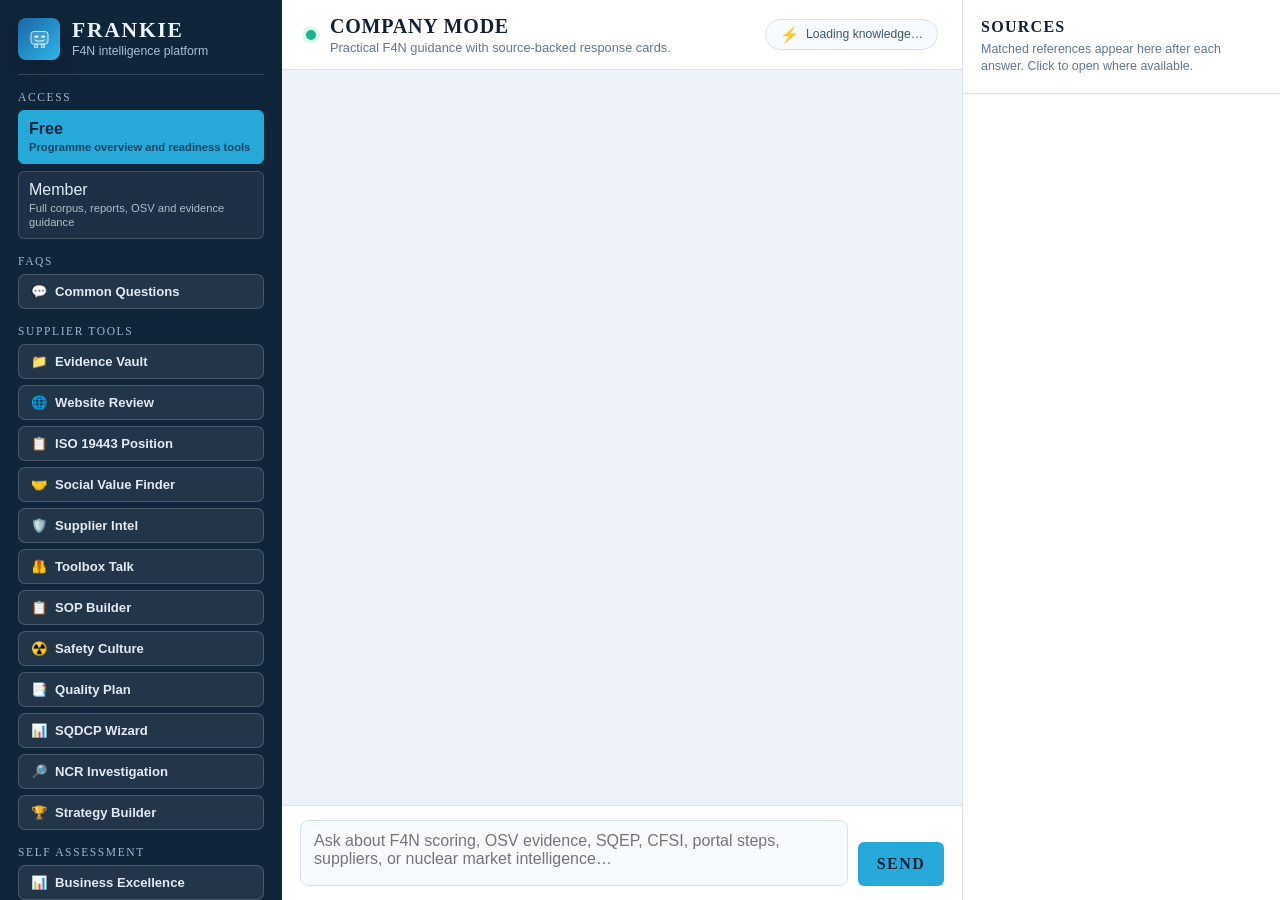
==== index.html @ dc7e1f96 "Initial commit: SCC hub with embedded TimeSink/ControlCentre" ====
<!DOCTYPE html>
<html lang="en">
<head>
<meta charset="UTF-8">
<meta name="viewport" content="width=device-width, initial-scale=1.0">
<meta http-equiv="Content-Security-Policy" content="default-src 'self'; script-src 'self' 'unsafe-inline'; style-src 'self' https://fonts.googleapis.com; font-src https://fonts.gstatic.com; connect-src 'self' https://ch.rene-dorset.workers.dev https://api.postcodes.io https://charitybase.uk https://api.opencorporates.com https://qkyvmtouwrzrcyagkheo.supabase.co; img-src 'self' data:; object-src 'none'; base-uri 'self';">
<title>Frankie - F4N Intelligence Platform</title>
<link rel="icon" href="data:image/svg+xml,<svg xmlns='http://www.w3.org/2000/svg' viewBox='0 0 32 32'><text y='28' font-size='28'>⚛️</text></svg>">
<link rel="preconnect" href="https://fonts.googleapis.com">
<link rel="preconnect" href="https://fonts.gstatic.com" crossorigin>
<link href="https://fonts.googleapis.com/css2?family=Barlow+Condensed:wght@600;700;800&family=Barlow:wght@400;500;600;700&display=swap" rel="stylesheet">
<link rel="stylesheet" href="css/styles.css">
<link rel="stylesheet" href="css/social-value.css">
<link rel="stylesheet" href="css/due-diligence.css">
<link rel="stylesheet" href="css/evidence-vault.css">
<link rel="stylesheet" href="css/toolbox-talk.css">
<link rel="stylesheet" href="css/sop-builder.css">
<link rel="stylesheet" href="css/safety-culture.css">
<link rel="stylesheet" href="css/cqp.css">
<link rel="stylesheet" href="css/sqdcp.css">
<link rel="stylesheet" href="css/ncr.css">
<link rel="stylesheet" href="css/strategy.css">
<link rel="stylesheet" href="css/faq.css">
</head>
<body>
<div class="app">

  <!-- ── LEFT SIDEBAR ─────────────────────────────────────────────────────── -->
  <aside class="sidebar">
    <div class="brand">
      <div class="botmark"><svg viewBox="0 0 44 44" fill="none" xmlns="http://www.w3.org/2000/svg"><rect x="7" y="8" width="30" height="22" rx="5" fill="rgba(255,255,255,.14)" stroke="white" stroke-width="1.4"/><rect x="13" y="15" width="7" height="4" rx="1.4" fill="white"/><rect x="25" y="15" width="7" height="4" rx="1.4" fill="rgba(255,255,255,.76)"/><path d="M14 23c5 3 11 3 16 0" stroke="white" stroke-width="1.7" stroke-linecap="round"/><path d="M13 31h6v5h-6zM25 31h6v5h-6z" fill="rgba(255,255,255,.28)" stroke="white" stroke-width="1"/></svg></div>
      <div><h1>Frankie</h1><p>F4N intelligence platform</p></div>
    </div>

    <!-- Access tier -->
    <div style="display:none">
      <div class="label">Access</div>
      <div class="tier-grid">
        <button class="tier-btn active" data-tier="free">Free <span>Programme overview and readiness tools</span></button>
        <button class="tier-btn" data-tier="member">Member <span>Full corpus, reports, OSV and evidence guidance</span></button>
      </div>
    </div>

    <!-- Mode toggle removed — SCC portal handles mode context -->

    <!-- FAQ launcher -->
    <div>
      <div class="label">FAQs</div>
      <button class="assess-launch-btn" onclick="window.FAQDrawer && window.FAQDrawer.open()" type="button" style="width:100%;justify-content:center;gap:8px">
        <span>💬</span><span>Common Questions</span>
      </button>
    </div>

    <!-- Supplier Tools -->
    <div id="section-supplierTools">
      <div class="label">Supplier Tools</div>
      <div class="assess-launch-grid">
        <button class="assess-launch-btn" data-tool="evidenceVault" onclick="window.EvidenceVault && window.EvidenceVault.open()" type="button">
          <span>📁</span><span>Evidence Vault</span>
        </button>
        <button class="assess-launch-btn" data-tool="websiteReview" onclick="window.WebsiteReview && window.WebsiteReview.open()" type="button">
          <span>🌐</span><span>Website Review</span>
        </button>
        <button class="assess-launch-btn" data-tool="iso19443" onclick="window.Iso19443Drawer && window.Iso19443Drawer.open()" type="button">
          <span>📋</span><span>ISO 19443 Position</span>
        </button>
        <button class="assess-launch-btn" data-tool="socialValue" onclick="window.SocialValueDrawer && window.SocialValueDrawer.open()" type="button">
          <span>🤝</span><span>Social Value Finder</span>
        </button>
        <button class="assess-launch-btn" data-tool="supplierIntel" onclick="window.DueDiligenceDrawer && window.DueDiligenceDrawer.open()" type="button">
          <span>🛡️</span><span>Supplier Intel</span>
        </button>
        <button class="assess-launch-btn" data-tool="toolboxTalk" onclick="window.ToolboxTalkDrawer && window.ToolboxTalkDrawer.open()" type="button">
          <span>🦺</span><span>Toolbox Talk</span>
        </button>
        <button class="assess-launch-btn" data-tool="sopBuilder" onclick="window.SopBuilderDrawer && window.SopBuilderDrawer.open()" type="button">
          <span>📋</span><span>SOP Builder</span>
        </button>
        <button class="assess-launch-btn" data-tool="safetyCulture" onclick="window.SafetyCultureDrawer && window.SafetyCultureDrawer.open()" type="button">
          <span>☢️</span><span>Safety Culture</span>
        </button>
        <button class="assess-launch-btn" data-tool="qualityPlan" onclick="window.CqpDrawer && window.CqpDrawer.open()" type="button">
          <span>📑</span><span>Quality Plan</span>
        </button>
        <button class="assess-launch-btn" data-tool="sqdcp" onclick="window.SqdcpDrawer && window.SqdcpDrawer.open()" type="button">
          <span>📊</span><span>SQDCP Wizard</span>
        </button>
        <button class="assess-launch-btn" data-tool="ncr" onclick="window.NcrDrawer && window.NcrDrawer.open()" type="button">
          <span>🔎</span><span>NCR Investigation</span>
        </button>
        <button class="assess-launch-btn" data-tool="strategy" onclick="window.StrategyDrawer && window.StrategyDrawer.open()" type="button">
          <span>🏆</span><span>Strategy Builder</span>
        </button>
      </div>
    </div>

    <!-- Self Assessment -->
    <div id="section-selfAssess">
      <div class="label">Self Assessment</div>
      <div class="assess-launch-grid">
        <button class="assess-launch-btn" data-tool="assessBE" onclick="window.AssessmentDrawer && window.AssessmentDrawer.open('be')" type="button">
          <span>📊</span><span>Business Excellence</span>
        </button>
        <button class="assess-launch-btn" data-tool="assessF4N" onclick="window.AssessmentDrawer && window.AssessmentDrawer.open('f4n')" type="button">
          <span>⚛️</span><span>Fit for Nuclear</span>
        </button>
      </div>
    </div>

    <!-- Previous questions accordion -->
    <div class="history-section">
      <button class="history-toggle" id="historyToggle" type="button" aria-expanded="false">
        <span class="label label--flush">Previous questions</span>
        <span class="history-chevron">▾</span>
      </button>
      <div class="history-panel" id="recentPanel" hidden></div>
    </div>


    <!-- Authorization notice — populated from localStorage after members login -->
    <div id="auth-notice" style="display:none;margin:0 0 10px;padding:10px 12px;background:rgba(255,255,255,.08);border:1px solid rgba(255,255,255,.15);border-radius:8px;font-size:.72rem;line-height:1.45">
      <div style="display:flex;align-items:center;gap:6px;margin-bottom:4px">
        <span style="color:#4ade80;font-size:.8rem">&#10003;</span>
        <span style="font-weight:700;letter-spacing:.04em;color:rgba(255,255,255,.9);text-transform:uppercase;font-size:.65rem">Authorized Account</span>
      </div>
      <div id="auth-company-name" style="font-weight:700;color:#fff;font-size:.82rem;margin-bottom:3px"></div>
      <div style="color:rgba(255,255,255,.55);font-size:.68rem">Only this account can upload evidence and undertake assessments.</div>
    </div>

    <div class="foot">
      Frankie answers from NucCol and F4N documentation first. Verify key decisions with your SCC.<br>
      <button class="clear-btn" id="clearHistory" type="button">Clear chat</button>
      <button class="clear-btn" id="clearAllHistory" type="button">Clear history</button>
    </div>
  </aside>

  <!-- ── MAIN CHAT ──────────────────────────────────────────────────────────── -->
  <main class="main">
    <header class="topbar">
      <span class="dot"></span>
      <div>
        <h2 id="modeTitle">Company Mode</h2>
        <p id="modeSub">Practical F4N guidance with source-backed response cards.</p>
      </div>
      <!-- Status button lives here, replaces the old source-pill -->
      <button class="status-btn" id="statusToggleBtn" type="button" title="Frankie system status">
        <span id="statusBtnDot">⚡</span>
        <span id="statusBtnLabel">Checking…</span>
      </button>
    </header>

    <!-- Status dropdown panel — appears below topbar -->
    <div class="status-dropdown" id="statusDropdown" hidden>
      <div id="brainStatusOutput"></div>
    </div>

    <section class="messages" id="messages"></section>
    <form class="composer" id="composer">
      <div class="input-wrap">
        <textarea id="input" placeholder="Ask about F4N scoring, OSV evidence, SQEP, CFSI, portal steps, suppliers, or nuclear market intelligence…"></textarea>
      </div>
      <button class="send" id="send" type="submit">Send</button>
    </form>
  </main>

  <!-- ── RIGHT RAIL ────────────────────────────────────────────────────────── -->
  <aside class="rail">
    <div class="rail-head">
      <h3>Sources</h3>
      <p>Matched references appear here after each answer. Click to open where available.</p>
    </div>
    <div class="rail-body" id="rail"></div>

    <div class="rail-head rail-head--suggest rail-head--hidden" id="suggestHead">
      <h3>Suggested questions</h3>
    </div>
    <div class="suggest-panel" id="suggestPanel"></div>
  </aside>

</div>

<script type="module" src="js/app.js"></script>
<script src="js/token-monitor.js"></script>
<script src="js/braincheck-ui.js"></script>
<script src="js/handbook-drawer.js"></script>
<script src="js/plant-drawer.js"></script>
<script src="js/assessment-drawer.js"></script>
<script src="js/website-review.js"></script>
<script src="js/iso19443-drawer.js"></script>
<script src="js/social-value-drawer.js"></script>
<script src="js/due-diligence-drawer.js"></script>
<script src="js/evidence-vault-drawer.js"></script>
<script src="js/toolbox-talk-drawer.js"></script>
<script src="js/sop-builder-drawer.js"></script>
<script src="js/safety-culture-drawer.js"></script>
<script src="js/cqp-drawer.js"></script>
<script src="js/sqdcp-drawer.js"></script>
<script src="js/ncr-drawer.js"></script>
<script src="js/strategy-drawer.js"></script>
<script>
// Authorization notice — check if this user is the linked account in nr_companies
(async function showAuthNotice() {
  const userId  = localStorage.getItem('frankieUserId');
  const token   = localStorage.getItem('frankieUserToken');
  const company = localStorage.getItem('frankieCompanyName');
  const notice  = document.getElementById('auth-notice');
  const nameEl  = document.getElementById('auth-company-name');
  if (!notice || !nameEl) return;
  if (!userId || !token) return; // not logged in via members portal

  const SUPA_URL  = 'https://qkyvmtouwrzrcyagkheo.supabase.co';
  const SUPA_ANON = 'eyJhbGciOiJIUzI1NiIsInR5cCI6IkpXVCJ9.eyJpc3MiOiJzdXBhYmFzZSIsInJlZiI6InFreXZtdG91d3J6cmN5YWdraGVvIiwicm9sZSI6ImFub24iLCJpYXQiOjE3NzUzODQzNjMsImV4cCI6MjA5MDk2MDM2M30.gKEgkVA-VjOnS_084W79kpzOdZhFQkhFp63MAe_FTd4';

  // Check if this UUID is the linked member for any company
  let linked = null;
  try {
    const r = await fetch(
      `${SUPA_URL}/rest/v1/nr_companies?member_user_id=eq.${userId}&select=name,status&limit=1`,
      { headers: { 'Authorization': `Bearer ${token}`, 'apikey': SUPA_ANON } }
    );
    if (r.ok) {
      const rows = await r.json();
      if (rows.length) linked = rows[0].name;
    }
  } catch(e) { /* offline or CORS — fall back to localStorage */ }

  notice.style.display = 'block';

  if (linked) {
    // This user IS the linked account
    nameEl.textContent = linked;
    notice.innerHTML = `
      <div style="display:flex;align-items:center;gap:6px;margin-bottom:4px">
        <span style="color:#4ade80;font-size:.8rem">&#10003;</span>
        <span style="font-weight:700;letter-spacing:.04em;color:rgba(255,255,255,.9);text-transform:uppercase;font-size:.65rem">Authorized Account</span>
      </div>
      <div style="font-weight:700;color:#fff;font-size:.82rem;margin-bottom:3px">${linked}</div>
      <div style="color:rgba(255,255,255,.55);font-size:.68rem">Only this account can upload evidence and undertake assessments.</div>`;
  } else {
    // Logged in but not the linked account
    const co = company || 'your company';
    notice.style.background = 'rgba(251,191,36,.1)';
    notice.style.borderColor = 'rgba(251,191,36,.3)';
    notice.innerHTML = `
      <div style="display:flex;align-items:center;gap:6px;margin-bottom:4px">
        <span style="color:#fbbf24;font-size:.8rem">&#9888;</span>
        <span style="font-weight:700;letter-spacing:.04em;color:rgba(255,255,255,.9);text-transform:uppercase;font-size:.65rem">Not the primary account</span>
      </div>
      <div style="font-weight:700;color:#fff;font-size:.82rem;margin-bottom:3px">${co}</div>
      <div style="color:rgba(255,255,255,.6);font-size:.68rem">Evidence uploads are locked to the linked account. Contact your SCC to update.</div>`;
  }
})();

// Tool visibility — controlled from SCC Settings
(function applyToolFlags() {
  // Per-tool button visibility
  document.querySelectorAll('[data-tool]').forEach(btn => {
    const key = 'frankieTool_' + btn.dataset.tool;
    if (localStorage.getItem(key) === 'false') btn.style.display = 'none';
  });
  // Hide whole sections if all buttons inside are hidden
  ['section-supplierTools', 'section-selfAssess'].forEach(id => {
    const section = document.getElementById(id);
    if (!section) return;
    const visible = section.querySelectorAll('[data-tool]:not([style*="display: none"])');
    if (!visible.length) section.style.display = 'none';
  });

})();
</script>
<script src="js/faq-drawer.js"></script>
</body>
</html>
---- css/styles.css ----
*{box-sizing:border-box}html,body{height:100%}body{margin:0;font-family:Barlow,Arial,sans-serif;background:#edf3f8;color:#142132;overflow:hidden}button,input,textarea{font:inherit}button{cursor:pointer}:root{--ink:#142132;--muted:#65758a;--line:#d8e2ec;--panel:#fff;--wash:#f7fbff;--brand:#10243a;--accent:#26a9d8;--ok:#087f5b;--warn:#9a5a00;--purple:#5e45b5}
.app{height:100vh;display:grid;grid-template-columns:282px minmax(430px,1fr) 318px}.sidebar{background:#10243a;color:#edf6ff;padding:18px;display:flex;flex-direction:column;gap:16px;min-width:0;overflow-y:auto;height:100vh}.brand{display:flex;gap:12px;align-items:center;padding-bottom:14px;border-bottom:1px solid rgba(255,255,255,.16)}.botmark{width:42px;height:42px;border-radius:8px;background:linear-gradient(135deg,#1d64a7,#2bb9e7);display:grid;place-items:center;box-shadow:0 12px 28px rgba(0,0,0,.18)}.botmark svg{width:25px;height:25px}.brand h1{font-family:'Barlow Condensed';font-size:1.35rem;letter-spacing:.08em;text-transform:uppercase;margin:0;line-height:1}.brand p{margin:3px 0 0;color:#a9c0d6;font-size:.77rem}.label{font-family:'Barlow Condensed';font-size:.72rem;letter-spacing:.14em;text-transform:uppercase;color:#9eb7cf;margin-bottom:7px}.mode-grid,.tier-grid{display:grid;gap:7px}.mode-btn,.tier-btn,.quick-btn{border:1px solid rgba(255,255,255,.16);background:rgba(255,255,255,.06);color:#dcecf9;border-radius:6px;text-align:left;padding:9px 10px;transition:.15s}.mode-btn:hover,.tier-btn:hover,.quick-btn:hover{border-color:#26a9d8;background:rgba(38,169,216,.12)}.mode-btn.active,.tier-btn.active{background:#26a9d8;color:#10243a;border-color:#26a9d8;font-weight:700}.mode-btn span,.tier-btn span{display:block;font-size:.7rem;color:inherit;opacity:.75;margin-top:2px;line-height:1.25}.facts{display:grid;grid-template-columns:1fr 1fr;gap:8px}.fact{border:1px solid rgba(255,255,255,.12);border-radius:6px;padding:9px;background:rgba(255,255,255,.045)}.fact b{font-family:'Barlow Condensed';font-size:1.08rem;letter-spacing:.04em}.fact span{display:block;color:#a9c0d6;font-size:.68rem;margin-top:1px}.quick-btn{font-size:.82rem;line-height:1.3}.foot{margin-top:auto;color:#a9c0d6;font-size:.7rem;line-height:1.45}.main{height:100vh;display:flex;flex-direction:column;min-width:0}.topbar{height:70px;background:#fff;border-bottom:1px solid var(--line);display:flex;align-items:center;gap:14px;padding:0 24px;flex-shrink:0}.dot{width:10px;height:10px;border-radius:50%;background:#12b886;box-shadow:0 0 0 4px rgba(18,184,134,.12)}.topbar h2{margin:0;font-family:'Barlow Condensed';letter-spacing:.04em;font-size:1.25rem;text-transform:uppercase}.topbar p{margin:2px 0 0;color:var(--muted);font-size:.8rem}.source-pill{margin-left:auto;border:1px solid var(--line);background:#f7fbff;border-radius:100px;padding:7px 11px;font-size:.76rem;color:#40566c;white-space:nowrap}.messages{flex:1;overflow:auto;padding:22px 24px;display:flex;flex-direction:column;gap:16px}.row{display:flex;gap:10px;max-width:min(880px,100%)}.row.user{align-self:flex-end;flex-direction:row-reverse;max-width:760px}.avatar{width:32px;height:32px;border-radius:50%;display:grid;place-items:center;flex:0 0 32px;margin-top:2px;font-family:'Barlow Condensed';font-weight:800;font-size:.72rem}.avatar.bot{background:linear-gradient(135deg,#144b83,#26a9d8);color:#fff}.avatar.user{background:#dbe6f1;color:#40566c}.bubble{background:#fff;border:1px solid var(--line);border-radius:8px;padding:14px 16px;box-shadow:0 2px 10px rgba(16,36,58,.05);line-height:1.55;font-size:.94rem;min-width:0}.user .bubble{background:#10243a;color:#f5fbff;border-color:#10243a}.badge{display:inline-flex;align-items:center;gap:5px;font-family:'Barlow Condensed';font-size:.68rem;font-weight:800;letter-spacing:.12em;text-transform:uppercase;border-radius:3px;padding:3px 8px;margin-bottom:8px}.badge.doc{background:#e7f7fc;color:#0c779c}.badge.legacy{background:#f0ecff;color:#5e45b5}.badge.free{background:#e8f7ef;color:#087f5b}.badge.warn{background:#fff3df;color:#9a5a00}.answer-title{font-weight:800;color:#142132;margin-bottom:6px}.bubble b{color:#0c779c}.bubble em{color:#65758a}.response-grid{display:grid;gap:10px;margin-top:10px}.mini-card{border:1px solid #d8e2ec;background:#f8fbfe;border-radius:6px;padding:10px 11px}.mini-card h4{margin:0 0 5px;font-family:'Barlow Condensed';font-size:.86rem;letter-spacing:.08em;text-transform:uppercase;color:#334960}.citations{display:flex;flex-wrap:wrap;gap:6px;margin-top:10px}.cite{display:inline-flex;border:1px solid #d8e2ec;background:#fff;border-radius:999px;padding:4px 8px;font-size:.72rem;color:#52677c;max-width:100%}.suggestions{display:flex;flex-wrap:wrap;gap:7px;margin-top:12px}.suggestions button{border:1px solid var(--line);background:#fff;color:#40566c;border-radius:999px;padding:6px 10px;font-size:.78rem}.suggestions button:hover{border-color:var(--accent);color:#0c779c;background:#e7f7fc}.composer{border-top:1px solid var(--line);background:#fff;padding:14px 18px;display:flex;gap:10px;align-items:flex-end;flex-shrink:0}.input-wrap{flex:1;border:1px solid var(--line);background:#f7fbff;border-radius:8px;padding:9px 11px}textarea{width:100%;border:0;outline:0;resize:none;background:transparent;min-height:42px;max-height:120px;color:#142132}.send{border:0;background:#26a9d8;color:#10243a;font-family:'Barlow Condensed';font-weight:800;letter-spacing:.09em;text-transform:uppercase;border-radius:6px;padding:13px 18px;min-width:86px}.send:disabled{opacity:.45;cursor:wait}.rail{background:#fff;border-left:1px solid var(--line);height:100vh;display:flex;flex-direction:column;min-width:0}.rail-head{padding:18px;border-bottom:1px solid var(--line)}.rail-head h3{margin:0;font-family:'Barlow Condensed';font-size:1rem;letter-spacing:.08em;text-transform:uppercase}.rail-head p{margin:5px 0 0;color:var(--muted);font-size:.78rem;line-height:1.35}.rail-body{overflow:auto;padding:14px 16px;display:flex;flex-direction:column;gap:12px}.source-card{border:1px solid var(--line);border-radius:7px;padding:11px;background:#f8fbfe}.source-card h4{margin:0 0 4px;font-size:.86rem;color:#142132}.source-card p{margin:0;color:#65758a;font-size:.76rem;line-height:1.35}.source-card .meta{margin-top:7px;display:flex;gap:5px;flex-wrap:wrap}.tag{background:#e8eef5;color:#40566c;border-radius:3px;padding:3px 6px;font-size:.66rem}.scorebar{height:10px;background:#d8e2ec;border-radius:999px;overflow:hidden}.scorebar span{display:block;height:100%;background:linear-gradient(90deg,#f59f00,#12b886)}.typing{display:inline-flex;gap:4px}.typing span{width:6px;height:6px;background:#9eb7cf;border-radius:50%;animation:pulse 1.2s infinite}.typing span:nth-child(2){animation-delay:.18s}.typing span:nth-child(3){animation-delay:.36s}@keyframes pulse{0%,80%,100%{opacity:.35;transform:translateY(0)}40%{opacity:1;transform:translateY(-3px)}}@media(max-width:1050px){.app{grid-template-columns:240px 1fr}.rail{display:none}}@media(max-width:760px){body{overflow:auto}.app{height:auto;min-height:100vh;display:flex;flex-direction:column}.sidebar{height:auto}.main{height:calc(100vh - 330px);min-height:560px}.topbar{padding:0 14px}.source-pill{display:none}.messages{padding:16px 14px}}



.api-panel{border:1px solid rgba(255,255,255,.14);background:rgba(255,255,255,.045);border-radius:7px;padding:10px;display:grid;gap:8px}.api-row{display:flex;gap:7px}.api-input,.api-select{width:100%;min-width:0;border:1px solid rgba(255,255,255,.18);background:rgba(255,255,255,.08);color:#edf6ff;border-radius:5px;padding:8px;font-size:.76rem;outline:0}.api-input::placeholder{color:#9eb7cf}.api-select option{color:#142132}.api-toggle{display:flex;align-items:center;gap:7px;color:#dcecf9;font-size:.74rem;line-height:1.3}.api-toggle input{accent-color:#26a9d8}.api-save{border:0;background:#26a9d8;color:#10243a;border-radius:5px;padding:8px 9px;font-family:'Barlow Condensed';font-weight:800;letter-spacing:.08em;text-transform:uppercase}.api-status{font-size:.68rem;color:#a9c0d6;line-height:1.3}
.trust-panel{display:grid;grid-template-columns:repeat(4,minmax(90px,1fr));gap:7px;margin:8px 0 12px}.trust-panel span{border:1px solid #d8e2ec;background:#f8fbfe;border-radius:6px;padding:7px 8px;color:#334960;font-size:.78rem;line-height:1.2}.trust-panel b{display:block;color:#65758a;font-family:'Barlow Condensed';font-size:.66rem;letter-spacing:.1em;text-transform:uppercase;margin-bottom:2px}.prep-card{border-color:#c9e9f4;background:#f1fbfe}@media(max-width:760px){.trust-panel{grid-template-columns:1fr 1fr}}

/* ── Pipeline bar ──────────────────────────────────────────────────────────── */
.pipeline-bar {
    display: flex;
    align-items: center;
    flex-wrap: wrap;
    gap: 4px;
    margin-bottom: 10px;
    padding: 6px 10px;
    background: rgba(255,255,255,0.04);
    border-radius: 6px;
    font-size: 11px;
    color: rgba(255,255,255,0.35);
}
.pipeline-step { transition: color 0.2s, font-weight 0.2s; }
.pipeline-step.active { color: #fff; font-weight: 600; }
.pipeline-step.done { color: rgba(255,255,255,0.55); text-decoration: line-through; }
.pipeline-sep { color: rgba(255,255,255,0.2); }

/* ── Evidence panel ─────────────────────────────────────────────────────────── */
.evidence-panel {
    margin-top: 12px;
    font-size: 12px;
}
.evidence-panel > summary {
    cursor: pointer;
    color: rgba(255,255,255,0.5);
    user-select: none;
    padding: 4px 0;
}
.evidence-panel > summary:hover { color: rgba(255,255,255,0.8); }
.evidence-list { display: flex; flex-direction: column; gap: 8px; margin-top: 8px; }
.evidence-card {
    background: rgba(255,255,255,0.04);
    border-radius: 6px;
    padding: 8px 10px;
}
.evidence-header {
    display: flex;
    align-items: center;
    gap: 6px;
    flex-wrap: wrap;
    margin-bottom: 4px;
}
.evidence-num {
    background: rgba(255,255,255,0.15);
    border-radius: 50%;
    width: 18px; height: 18px;
    display: flex; align-items: center; justify-content: center;
    font-size: 10px; font-weight: 700; flex-shrink: 0;
}
.evidence-source { font-weight: 600; color: rgba(255,255,255,0.85); }
.evidence-type {
    font-size: 10px;
    background: rgba(255,255,255,0.1);
    border-radius: 3px;
    padding: 1px 5px;
    color: rgba(255,255,255,0.6);
}
.evidence-conf {
    margin-left: auto;
    font-size: 11px;
    color: rgba(255,255,255,0.5);
}
.evidence-section, .evidence-qid {
    font-size: 11px;
    color: rgba(255,255,255,0.45);
    margin-bottom: 4px;
}
.evidence-snippet {
    color: rgba(255,255,255,0.6);
    line-height: 1.4;
}

/* ── Answer body ────────────────────────────────────────────────────────────── */
.answer-body p { margin: 0 0 8px; }
.answer-body p:last-child { margin-bottom: 0; }
.answer-body strong { color: #fff; }
.answer-body em { color: rgba(255,255,255,0.65); }
.answer-body .error { color: #ff6b6b; }
.cursor { animation: blink .6s steps(1) infinite; }
@keyframes blink { 0%,100%{opacity:1} 50%{opacity:0} }

/* ── Model tag ──────────────────────────────────────────────────────────────── */
.model-tag {
    margin-top: 8px;
    font-size: 10px;
    color: rgba(255,255,255,0.3);
    text-align: right;
}

/* ── Rail cards ─────────────────────────────────────────────────────────────── */
.rail-card {
    background: rgba(255,255,255,0.04);
    border-radius: 6px;
    padding: 8px 10px;
    margin-bottom: 8px;
    font-size: 12px;
}
.rail-source { font-weight: 600; color: rgba(255,255,255,0.8); margin-bottom: 3px; word-break: break-all; }
.rail-section { color: rgba(255,255,255,0.5); font-size: 11px; }
.rail-type, .rail-qid { font-size: 10px; color: rgba(255,255,255,0.4); }
.rail-score { font-size: 10px; color: rgba(255,255,255,0.3); margin-top: 3px; }

/* ── Clear history button ────────────────────────────────────────────────────── */
.clear-btn {
    margin-top: 8px;
    background: none;
    border: 1px solid rgba(255,255,255,0.15);
    border-radius: 4px;
    color: rgba(255,255,255,0.4);
    font-size: 11px;
    padding: 4px 10px;
    cursor: pointer;
    transition: border-color 0.15s, color 0.15s;
}
.clear-btn:hover {
    border-color: rgba(255,255,255,0.35);
    color: rgba(255,255,255,0.7);
}

/* ── Context indicator ───────────────────────────────────────────────────────── */
.context-badge {
    display: inline-block;
    font-size: 10px;
    color: rgba(255,255,255,0.35);
    border: 1px solid rgba(255,255,255,0.1);
    border-radius: 3px;
    padding: 1px 5px;
    margin-left: 6px;
    vertical-align: middle;
}

/* ── Confidence badges ───────────────────────────────────────────────────────── */
.conf-badge {
    font-size: 11px;
    padding: 5px 10px;
    border-radius: 4px;
    margin-bottom: 8px;
    font-weight: 500;
}
.conf-badge--low {
    background: rgba(220, 38, 38, 0.12);
    border-left: 3px solid #DC2626;
    color: #FCA5A5;
}
.conf-badge--medium {
    background: rgba(217, 119, 6, 0.12);
    border-left: 3px solid #D97706;
    color: #FCD34D;
}

/* ── Answer templates ────────────────────────────────────────────────────────── */
.tmpl { font-size: 13px; line-height: 1.5; }

.tmpl-header {
    display: flex;
    align-items: center;
    gap: 8px;
    margin-bottom: 10px;
    padding-bottom: 8px;
    border-bottom: 1px solid rgba(255,255,255,0.08);
}
.tmpl-icon { font-size: 15px; }
.tmpl-title { font-weight: 700; color: #fff; font-size: 13px; flex: 1; }
.tmpl-source {
    font-size: 10px;
    color: rgba(255,255,255,0.4);
    background: rgba(255,255,255,0.06);
    border-radius: 3px;
    padding: 2px 6px;
    white-space: nowrap;
    max-width: 160px;
    overflow: hidden;
    text-overflow: ellipsis;
}
.tmpl-note {
    font-size: 11px;
    color: rgba(255,255,255,0.5);
    margin: 0 0 10px;
    font-style: italic;
}
.tmpl-note--risk { color: #FCA5A5; }
.tmpl-also {
    margin-top: 10px;
    font-size: 11px;
    color: rgba(255,255,255,0.35);
}
.tmpl-also-inline {
    font-size: 10px;
    color: rgba(255,255,255,0.3);
    margin-left: 6px;
}

/* Procedure */
.tmpl-steps {
    margin: 0;
    padding-left: 20px;
    display: flex;
    flex-direction: column;
    gap: 6px;
}
.tmpl-steps li {
    color: rgba(255,255,255,0.85);
    padding-left: 4px;
}
.tmpl-steps li::marker { color: #2563EB; font-weight: 700; }

/* Risk table */
.tmpl-risk-table { display: flex; flex-direction: column; gap: 0; border-radius: 6px; overflow: hidden; }
.tmpl-risk-row {
    display: grid;
    grid-template-columns: 1fr 1fr;
    gap: 0;
}
.tmpl-risk-header {
    background: rgba(255,255,255,0.08);
    font-size: 11px;
    font-weight: 700;
    color: rgba(255,255,255,0.5);
    text-transform: uppercase;
    letter-spacing: 0.05em;
}
.tmpl-risk-header > div,
.tmpl-risk-row > div { padding: 7px 10px; border-bottom: 1px solid rgba(255,255,255,0.05); }
.tmpl-risk-threat { color: rgba(255,255,255,0.75); border-right: 1px solid rgba(255,255,255,0.05); }
.tmpl-risk-mitigation { color: rgba(255,255,255,0.6); }
.tmpl-risk-row:last-child > div { border-bottom: none; }

/* Comparison grid */
.tmpl-comp-grid {
    display: grid;
    grid-template-columns: repeat(auto-fill, minmax(180px, 1fr));
    gap: 8px;
}
.tmpl-comp-card {
    background: rgba(255,255,255,0.04);
    border-radius: 6px;
    padding: 10px;
}
.tmpl-comp-label { font-weight: 700; color: #fff; font-size: 12px; margin-bottom: 3px; }
.tmpl-comp-section { font-size: 10px; color: rgba(255,255,255,0.4); margin-bottom: 5px; }
.tmpl-comp-text { font-size: 12px; color: rgba(255,255,255,0.65); }

/* Summary bullets */
.tmpl-bullets {
    list-style: none;
    margin: 0;
    padding: 0;
    display: flex;
    flex-direction: column;
    gap: 8px;
}
.tmpl-bullets li {
    display: flex;
    align-items: flex-start;
    gap: 8px;
    padding: 7px 10px;
    background: rgba(255,255,255,0.03);
    border-radius: 5px;
    border-left: 2px solid #2563EB;
}
.tmpl-bullets li::before { content: ''; }
.tmpl-bullet-text { flex: 1; color: rgba(255,255,255,0.8); font-size: 12px; }
.tmpl-bullets .tmpl-source { margin-top: 2px; flex-shrink: 0; }

/* Question / default */

.tmpl-intro {
    font-size: 11px;
    color: rgba(255,255,255,0.4);
    margin: 0 0 8px;
    font-style: italic;
}

/* ── Recent panel ────────────────────────────────────────────────────────────── */
.recent-panel {
    padding: 0 0 12px;
}
.recent-empty {
    font-size: 11px;
    color: rgba(255,255,255,0.25);
    padding: 8px 10px;
    margin: 0;
}
.recent-group { margin-bottom: 10px; }
.recent-date {
    font-size: 10px;
    text-transform: uppercase;
    letter-spacing: 0.06em;
    color: rgba(255,255,255,0.25);
    padding: 4px 10px 2px;
}
.recent-item {
    display: flex;
    align-items: flex-start;
    gap: 6px;
    width: 100%;
    background: none;
    border: none;
    border-radius: 4px;
    padding: 5px 10px;
    cursor: pointer;
    text-align: left;
    transition: background 0.12s;
}
.recent-item:hover { background: rgba(255,255,255,0.06); }
.recent-mode {
    font-size: 9px;
    font-weight: 700;
    text-transform: uppercase;
    border-radius: 3px;
    padding: 1px 4px;
    flex-shrink: 0;
    margin-top: 2px;
}
.recent-mode--company  { background: rgba(37,99,235,0.3);  color: #93C5FD; }
.recent-mode--scc      { background: rgba(220,38,38,0.3);  color: #FCA5A5; }
.recent-mode--osv      { background: rgba(13,148,136,0.3); color: #5EEAD4; }
.recent-mode--readiness{ background: rgba(217,119,6,0.3);  color: #FCD34D; }
.recent-query {
    flex: 1;
    font-size: 11px;
    color: rgba(255,255,255,0.6);
    white-space: nowrap;
    overflow: hidden;
    text-overflow: ellipsis;
    line-height: 1.4;
}
.recent-item:hover .recent-query { color: rgba(255,255,255,0.9); }
.recent-conf {
    font-size: 9px;
    font-weight: 700;
    flex-shrink: 0;
    margin-top: 2px;
}
.recent-conf--low    { color: #FCA5A5; }
.recent-conf--medium { color: #FCD34D; }

/* ── Replay banner ───────────────────────────────────────────────────────────── */
.replay-banner {
    background: rgba(37,99,235,0.15);
    border-left: 3px solid #2563EB;
    color: rgba(255,255,255,0.6);
    font-size: 11px;
    padding: 6px 12px;
    margin-bottom: 12px;
    border-radius: 0 4px 4px 0;
    display: flex;
    align-items: center;
    gap: 8px;
}
.replay-dismiss {
    background: none;
    border: 1px solid rgba(255,255,255,0.2);
    border-radius: 3px;
    color: rgba(255,255,255,0.5);
    font-size: 10px;
    padding: 1px 7px;
    cursor: pointer;
    margin-left: auto;
}
.replay-dismiss:hover { color: #fff; border-color: rgba(255,255,255,0.5); }

/* ── Upgrade prompt ──────────────────────────────────────────────────────────── */
.upgrade-prompt {
    display: flex;
    align-items: center;
    gap: 8px;
    margin-top: 10px;
    padding: 8px 12px;
    background: rgba(37,99,235,0.1);
    border: 1px solid rgba(37,99,235,0.3);
    border-radius: 6px;
    font-size: 11px;
    flex-wrap: wrap;
}
.upgrade-icon { font-size: 13px; flex-shrink: 0; }
.upgrade-text { flex: 1; color: rgba(255,255,255,0.6); min-width: 180px; }
.upgrade-btn {
    background: #2563EB;
    border: none;
    border-radius: 4px;
    color: #fff;
    font-size: 11px;
    font-weight: 600;
    padding: 4px 10px;
    cursor: pointer;
    white-space: nowrap;
    flex-shrink: 0;
    transition: background 0.15s;
}
.upgrade-btn:hover { background: #1D4ED8; }

/* ── Tier button active state refinement ─────────────────────────────────────── */
.tier-btn[data-tier="member"].active {
    border-color: #2563EB;
    color: #93C5FD;
}
.tier-btn[data-tier="member"].active::after {
    content: ' ✓';
    font-size: 10px;
    color: #60A5FA;
}

/* ── Missing template variant classes ────────────────────────────────────────── */
.tmpl-procedure { border-left: 3px solid #26a9d8; }
.tmpl-comparison { border-left: 3px solid #5e45b5; }
.tmpl-summary { border-left: 3px solid #087f5b; }

/* ── Rail card sub-elements ──────────────────────────────────────────────────── */
.rail-source { font-weight: 600; font-size: .82rem; color: #142132; margin-bottom: 3px; }
.rail-section { font-size: .75rem; color: #65758a; margin-bottom: 2px; }
.rail-type { display: inline-block; background: #e8eef5; color: #40566c; border-radius: 3px; padding: 2px 5px; font-size: .66rem; margin-bottom: 3px; }
.rail-qid { font-size: .72rem; color: #9a5a00; }
.rail-score { font-size: .68rem; color: #a0b0c0; margin-top: 4px; }

/* ── Recent panel sub-elements ───────────────────────────────────────────────── */
.recent-mode { display: inline-block; border-radius: 3px; padding: 1px 5px; font-size: .65rem; font-weight: 700; text-transform: uppercase; letter-spacing: .06em; margin-right: 4px; background: rgba(38,169,216,.15); color: #26a9d8; }
.recent-mode--scc { background: rgba(94,69,181,.15); color: #5e45b5; }
.recent-mode--osv { background: rgba(9,127,91,.15); color: #087f5b; }
.recent-mode--readiness { background: rgba(154,90,0,.15); color: #9a5a00; }
.recent-query { font-size: .8rem; color: #142132; }
.recent-conf { font-size: .7rem; font-weight: 700; color: #9a5a00; margin-left: 4px; }
.recent-conf--low { color: #c0392b; }

/* ── Evidence panel — enhanced transparency (v2) ─────────────────────────────── */
.evidence-meta {
    display: flex;
    flex-wrap: wrap;
    gap: 10px;
    font-size: .72rem;
    color: #65758a;
    margin: 4px 0 6px;
    padding: 5px 8px;
    background: rgba(20,33,50,.04);
    border-radius: 4px;
}
.evidence-meta span strong { color: #40566c; }
.evidence-snippet-label {
    font-size: .68rem;
    font-weight: 700;
    text-transform: uppercase;
    letter-spacing: .06em;
    color: #9ab;
    margin-bottom: 2px;
}
/* Confidence colour coding */
.evidence-conf--high { background: rgba(8,127,91,.15);  color: #087f5b; }
.evidence-conf--medium { background: rgba(154,90,0,.15); color: #9a5a00; }
.evidence-conf--low { background: rgba(192,57,43,.12);   color: #c0392b; }

/* ═══════════════════════════════════════════════════════════════════════════════
   FRANKIE v3.0 — CHAT BUBBLE COLOUR FIXES
   The assistant bubble is WHITE (#fff). Every rgba(255,255,255,...) text colour
   above is invisible on white. This block scopes those colours correctly:
     • Inside .row.user .bubble   → dark background → white text is correct
     • Inside .row.assistant .bubble → white background → remap to dark text
   Using :where() keeps specificity flat; !important only on the resets that
   must beat the existing minified rules.
   ═══════════════════════════════════════════════════════════════════════════════ */

/* ── Assistant bubble: base text ─────────────────────────────────────────── */
.row.assistant .bubble {
    background : #fff       !important;
    color      : #142132   !important;
    border-color: var(--line) !important;
}

/* answer-body: strong/em were #fff / rgba(255,255,255,.65) — make them dark */
.row.assistant .bubble .answer-body          { color: #142132; }
.row.assistant .bubble .answer-body p        { color: #1e3248; }
.row.assistant .bubble .answer-body strong   { color: #0a1e30 !important; }
.row.assistant .bubble .answer-body em       { color: #40566c !important; }
.row.assistant .bubble .answer-body .error   { color: #b91c1c !important; }

/* model-tag */
.row.assistant .bubble .model-tag { color: #8ca0b3 !important; }

/* pipeline-bar */
.row.assistant .bubble .pipeline-bar             { background: rgba(16,36,58,0.05); color: #8ca0b3; }
.row.assistant .bubble .pipeline-step            { color: #8ca0b3; }
.row.assistant .bubble .pipeline-step.active     { color: #0a1e30; font-weight: 600; }
.row.assistant .bubble .pipeline-step.done       { color: #a0b4c8; text-decoration: line-through; }
.row.assistant .bubble .pipeline-sep             { color: #c8d8e8; }

/* evidence panel — summary link + cards */
.row.assistant .bubble .evidence-panel > summary            { color: #40566c; }
.row.assistant .bubble .evidence-panel > summary:hover      { color: #0a1e30; }
.row.assistant .bubble .evidence-card                       { background: rgba(16,36,58,0.04); }
.row.assistant .bubble .evidence-num                        { background: rgba(16,36,58,0.12); color: #142132; }
.row.assistant .bubble .evidence-source                     { color: #1e3248; }
.row.assistant .bubble .evidence-type                       { background: rgba(16,36,58,0.08); color: #40566c; }
.row.assistant .bubble .evidence-conf                       { color: #40566c; }
.row.assistant .bubble .evidence-section,
.row.assistant .bubble .evidence-qid                        { color: #65758a; }
.row.assistant .bubble .evidence-snippet                    { color: #4a6070; }
.row.assistant .bubble .evidence-snippet-label              { color: #7a98b0; }
.row.assistant .bubble .evidence-meta                       { background: rgba(16,36,58,0.04); color: #65758a; }
.row.assistant .bubble .evidence-meta span strong           { color: #40566c; }

/* confidence colour badges — already use background colours, just fix text if needed */
.row.assistant .bubble .evidence-conf--high   { color: #087f5b; }
.row.assistant .bubble .evidence-conf--medium { color: #9a5a00; }
.row.assistant .bubble .evidence-conf--low    { color: #c0392b; }

/* templates — all rgba(255,255,255,...) text → dark equivalents */
.row.assistant .bubble .tmpl                  { color: #142132; }
.row.assistant .bubble .tmpl-title            { color: #0a1e30 !important; }
.row.assistant .bubble .tmpl-note             { color: #65758a !important; }
.row.assistant .bubble .tmpl-note--risk       { color: #b91c1c !important; }
.row.assistant .bubble .tmpl-also             { color: #8ca0b3 !important; }
.row.assistant .bubble .tmpl-also-inline      { color: #a0b4c8 !important; }
.row.assistant .bubble .tmpl-source           { background: rgba(16,36,58,0.07); color: #40566c !important; }
.row.assistant .bubble .tmpl-intro            { color: #65758a !important; }
.row.assistant .bubble .tmpl-header           { border-bottom-color: rgba(16,36,58,0.1); }

/* procedure steps */
.row.assistant .bubble .tmpl-steps li         { color: #1e3248 !important; }

/* risk table */
.row.assistant .bubble .tmpl-risk-header              { background: rgba(16,36,58,0.07); color: #65758a !important; }
.row.assistant .bubble .tmpl-risk-header > div,
.row.assistant .bubble .tmpl-risk-row > div           { border-bottom-color: rgba(16,36,58,0.07); }
.row.assistant .bubble .tmpl-risk-threat              { color: #1e3248 !important; border-right-color: rgba(16,36,58,0.07); }
.row.assistant .bubble .tmpl-risk-mitigation          { color: #40566c !important; }

/* comparison grid */
.row.assistant .bubble .tmpl-comp-card                { background: rgba(16,36,58,0.04); }
.row.assistant .bubble .tmpl-comp-label               { color: #0a1e30 !important; }
.row.assistant .bubble .tmpl-comp-section             { color: #8ca0b3 !important; }
.row.assistant .bubble .tmpl-comp-text                { color: #4a6070 !important; }

/* summary bullets */
.row.assistant .bubble .tmpl-bullets li               { background: rgba(16,36,58,0.03); border-left-color: #26a9d8; }
.row.assistant .bubble .tmpl-bullet-text              { color: #1e3248 !important; }

/* cursor blink */
.row.assistant .bubble .cursor                        { color: #26a9d8 !important; }

/* conf-badge colours are ok (they have explicit colours); just ensure text isn't hidden */
.row.assistant .bubble .conf-badge--low  { color: #9b1c1c  !important; }
.row.assistant .bubble .conf-badge--medium { color: #92400e !important; }

/* upgrade-prompt text */
.row.assistant .bubble .upgrade-text     { color: #40566c !important; }

/* ── User bubble: keep white text on dark background ─────────────────────── */
/* (already set in the minified block: .user .bubble { background:#10243a; color:#f5fbff })
   These ensure inner elements inherit correctly */
.row.user .bubble                        { color: #f5fbff !important; }
.row.user .bubble .answer-body           { color: #f5fbff; }
.row.user .bubble .answer-body p         { color: #f0f8ff; }
.row.user .bubble .answer-body strong    { color: #fff !important; }
.row.user .bubble .answer-body em        { color: rgba(255,255,255,0.7) !important; }




/* ═══════════════════════════════════════════════════════════════════════════════
   FRANKIE v3.1 — UI RESTRUCTURE
   Mode dropdown, sidebar history accordion, topbar status button + dropdown,
   rail source links, suggested questions panel.
   ═══════════════════════════════════════════════════════════════════════════════ */

/* ── Mode dropdown (sidebar) ─────────────────────────────────────────────── */

.mode-section { position: relative; }

.mode-current {
    width: 100%;
    border: 1px solid rgba(255,255,255,.16);
    background: rgba(255,255,255,.06);
    color: #dcecf9;
    border-radius: 6px;
    padding: 9px 10px;
    text-align: left;
    display: flex;
    align-items: center;
    gap: 8px;
    transition: .15s;
    font-size: .85rem;
}
.mode-current:hover { border-color: #26a9d8; background: rgba(38,169,216,.12); }
.mode-current #modeCurrentLabel { font-weight: 700; }
.mode-current #modeCurrentSub {
    flex: 1;
    font-size: .7rem;
    color: #a9c0d6;
    opacity: .8;
    overflow: hidden;
    text-overflow: ellipsis;
    white-space: nowrap;
}
.mode-chevron { color: #9eb7cf; font-size: .7rem; flex-shrink: 0; }

.mode-dropdown {
    position: absolute;
    top: calc(100% + 4px);
    left: 0;
    right: 0;
    z-index: 50;
    background: #16314e;
    border: 1px solid rgba(255,255,255,.14);
    border-radius: 6px;
    box-shadow: 0 8px 24px rgba(0,0,0,.35);
    overflow: hidden;
}
.mode-option {
    display: block;
    width: 100%;
    text-align: left;
    border: none;
    border-bottom: 1px solid rgba(255,255,255,.06);
    background: transparent;
    color: #dcecf9;
    padding: 9px 12px;
    font-size: .82rem;
    transition: .12s;
}
.mode-option:last-child { border-bottom: none; }
.mode-option:hover { background: rgba(38,169,216,.14); }
.mode-option.active { background: rgba(38,169,216,.22); color: #7adfff; font-weight: 700; }

/* ── Sidebar history accordion ───────────────────────────────────────────── */

.history-section { border-top: 1px solid rgba(255,255,255,.1); padding-top: 12px; }

.history-toggle {
    width: 100%;
    display: flex;
    align-items: center;
    justify-content: space-between;
    background: transparent;
    border: none;
    color: #9eb7cf;
    padding: 0 0 7px;
}
.history-chevron { font-size: .7rem; color: #9eb7cf; }

.history-panel {
    max-height: 280px;
    overflow-y: auto;
    border-radius: 6px;
    background: rgba(255,255,255,.03);
    padding: 6px;
}
.history-panel .recent-group { margin-bottom: 6px; }
.history-panel .recent-date {
    font-size: .65rem;
    text-transform: uppercase;
    letter-spacing: .1em;
    color: #6f88a0;
    padding: 4px 6px 2px;
}
.history-panel .recent-item-wrap { margin-bottom: 2px; }
.history-panel .recent-item {
    width: 100%;
    text-align: left;
    background: rgba(255,255,255,.04);
    border: 1px solid transparent;
    border-radius: 5px;
    padding: 7px 8px;
    display: flex;
    align-items: center;
    gap: 6px;
    transition: .12s;
}
.history-panel .recent-item:hover { background: rgba(38,169,216,.12); border-color: rgba(38,169,216,.3); }
.history-panel .recent-mode {
    flex-shrink: 0;
    display: inline-block;
    border-radius: 3px;
    padding: 1px 5px;
    font-size: .6rem;
    font-weight: 700;
    text-transform: uppercase;
    letter-spacing: .04em;
    background: rgba(38,169,216,.2);
    color: #7adfff;
}
.history-panel .recent-mode--scc       { background: rgba(94,69,181,.25);  color: #c9bbff; }
.history-panel .recent-mode--osv       { background: rgba(9,127,91,.25);   color: #7ff0cf; }
.history-panel .recent-mode--readiness { background: rgba(154,90,0,.25);   color: #ffd180; }
.history-panel .recent-query {
    flex: 1;
    font-size: .76rem;
    color: #dcecf9;
    overflow: hidden;
    text-overflow: ellipsis;
    white-space: nowrap;
}
.history-panel .recent-conf { font-size: .68rem; font-weight: 800; color: #fcd34d; }
.history-panel .recent-conf--low { color: #fca5a5; }
.history-panel .recent-empty { font-size: .76rem; color: #6f88a0; padding: 6px; margin: 0; }

/* replay banner inside chat */
.replay-banner {
    background: #fff3df;
    color: #9a5a00;
    border: 1px solid #f5d9a8;
    border-radius: 6px;
    padding: 8px 12px;
    font-size: .78rem;
    display: flex;
    justify-content: space-between;
    align-items: center;
    gap: 10px;
}
.replay-dismiss {
    border: none;
    background: rgba(154,90,0,.12);
    color: #9a5a00;
    border-radius: 4px;
    padding: 3px 9px;
    font-size: .72rem;
    font-weight: 700;
}

/* ── Topbar status button + dropdown ─────────────────────────────────────── */

.status-btn {
    margin-left: auto;
    border: 1px solid var(--line);
    background: #f7fbff;
    border-radius: 100px;
    padding: 7px 14px;
    font-size: .76rem;
    color: #40566c;
    white-space: nowrap;
    display: flex;
    align-items: center;
    gap: 7px;
    transition: .15s;
}
.status-btn:hover { border-color: var(--accent); background: #e7f7fc; }
.status-btn span:first-child { font-size: .95rem; line-height: 1; }

.main { position: relative; }

.status-dropdown {
    position: absolute;
    top: 70px;
    right: 24px;
    z-index: 200;
    width: 320px;
    max-width: calc(100vw - 48px);
    background: #0d1b2a;
    border: 1px solid rgba(255,255,255,.1);
    border-radius: 10px;
    box-shadow: 0 10px 32px rgba(0,0,0,.45);
    color: #c8daea;
}

/* ── Rail source cards ────────────────────────────────────────────────────── */

.rail-card {
    border: 1px solid var(--line);
    border-radius: 7px;
    padding: 10px 11px;
    background: #f8fbfe;
}
.rail-card-top {
    display: flex;
    align-items: flex-start;
    justify-content: space-between;
    gap: 8px;
    margin-bottom: 4px;
}
.rail-source-link, .rail-source-name {
    font-size: .82rem;
    font-weight: 700;
    color: #142132;
    line-height: 1.3;
    word-break: break-word;
}
.rail-source-link { color: #0c779c; text-decoration: none; }
.rail-source-link:hover { text-decoration: underline; }
.rail-ct-badge {
    flex-shrink: 0;
    font-size: .68rem;
    background: #e8eef5;
    color: #40566c;
    border-radius: 3px;
    padding: 2px 6px;
    white-space: nowrap;
}
.rail-section {
    font-size: .76rem;
    color: #65758a;
    margin-bottom: 2px;
}
.rail-qid {
    font-size: .7rem;
    color: #9a5a00;
    margin-bottom: 2px;
}
.rail-score {
    font-size: .7rem;
    color: #9eb7cf;
}

/* ── Rail suggested questions panel ──────────────────────────────────────── */

.rail-head--suggest { margin-top: auto; border-top: 1px solid var(--line); }

.suggest-panel {
    padding: 12px 16px 16px;
    display: flex;
    flex-direction: column;
    gap: 8px;
}
.suggest-btn {
    text-align: left;
    border: 1px solid var(--line);
    background: #fff;
    color: #0c779c;
    border-radius: 7px;
    padding: 9px 11px;
    font-size: .8rem;
    line-height: 1.3;
    transition: .15s;
}
.suggest-btn:hover { border-color: var(--accent); background: #e7f7fc; }

/* ── Rail flex layout to anchor suggestions at bottom ────────────────────── */

.rail { display: flex; flex-direction: column; }
.rail-body { flex: 0 1 auto; }

/* ── BrainCheck UI (bc-*) — replaces all inline styles for CSP compliance ── */

.bc-panel {
    padding: 10px 12px;
    font-family: Barlow, Arial, sans-serif;
}

.bc-loading {
    color: rgba(255,255,255,0.35);
    font-size: 11px;
    padding: 4px 0;
}

/* Row */
.bc-row {
    display: flex;
    align-items: flex-start;
    gap: 8px;
    padding: 6px 0;
    border-bottom: 1px solid rgba(255,255,255,0.06);
}
.bc-bolt {
    font-size: 14px;
    flex-shrink: 0;
    line-height: 1.4;
}
.bc-row-body {
    flex: 1;
    min-width: 0;
}
.bc-row-head {
    display: flex;
    align-items: center;
    gap: 6px;
    flex-wrap: wrap;
}
.bc-row-name {
    font-size: 11px;
    font-weight: 700;
    color: #e2eaf4;
}
.bc-row-detail {
    font-size: 10px;
    color: rgba(255,255,255,0.38);
    margin-top: 2px;
    line-height: 1.3;
}

/* Status pills */
.bc-pill {
    font-size: 10px;
    padding: 1px 7px;
    border-radius: 99px;
    font-weight: 700;
    white-space: nowrap;
    border: 1px solid transparent;
}
.bc-pill--ok   { background: rgba(6,78,59,0.5);   color: #6ee7b7; border-color: #10b981; }
.bc-pill--warn { background: rgba(120,53,15,0.5); color: #fcd34d; border-color: #f59e0b; }
.bc-pill--fail { background: rgba(127,29,29,0.5); color: #fca5a5; border-color: #ef4444; }

/* Overall summary bar */
.bc-overall {
    margin-top: 10px;
    padding: 6px 10px;
    border-radius: 5px;
    font-size: 11px;
    font-weight: 700;
    border: 1px solid transparent;
}
.bc-overall--ok   { background: rgba(6,78,59,0.5);   color: #6ee7b7; border-color: #10b981; }
.bc-overall--warn { background: rgba(120,53,15,0.5); color: #fcd34d; border-color: #f59e0b; }
.bc-overall--fail { background: rgba(127,29,29,0.5); color: #fca5a5; border-color: #ef4444; }

/* Footer / refresh */
.bc-footer {
    margin-top: 6px;
    font-size: 10px;
    color: rgba(255,255,255,0.25);
    text-align: right;
}
.bc-refresh-btn {
    background: none;
    border: none;
    color: rgba(255,255,255,0.4);
    font-size: 10px;
    cursor: pointer;
    text-decoration: underline;
    padding: 0;
}

/* Topbar status button dot + label */
.bc-status-dot--ok,
.bc-status-dot--warn,
.bc-status-dot--fail { /* base — content set by JS */ }
.bc-status-dot--ok   { color: #10b981; }
.bc-status-dot--warn { color: #f59e0b; }
.bc-status-dot--fail { color: #ef4444; }

.bc-status-label--ok   { color: #10b981; }
.bc-status-label--warn { color: #f59e0b; }
.bc-status-label--fail { color: #ef4444; }

/* ── CSP fix: replaces remaining inline styles ── */
.label--flush       { margin: 0; }
.rail-head--hidden  { display: none; }
.rail-empty         { font-size: 11px; color: rgba(255,255,255,0.3); padding: 8px 0; }

/* ── Rail card v2 — humanised, clickable source cards ── */

.rail-card--link {
    display: block;
    text-decoration: none;
    color: inherit;
    cursor: pointer;
    transition: border-color .15s, background .15s;
}
.rail-card--link:hover {
    border-color: var(--cyan, #29b6e8);
    background: rgba(41,182,232,0.06);
}
.rail-card--link:hover .rail-action {
    color: var(--cyan, #29b6e8);
}

.rail-source-icon {
    font-size: 14px;
    flex-shrink: 0;
    line-height: 1;
}
.rail-source-label {
    flex: 1;
    min-width: 0;
    font-size: 11px;
    font-weight: 600;
    color: #142132;
    overflow: hidden;
    text-overflow: ellipsis;
    white-space: nowrap;
}
.rail-source-sub {
    font-size: 10px;
    color: #65758a;
    margin-top: 2px;
    padding-left: 2px;
}
.rail-action {
    font-size: 10px;
    color: #0c779c;
    margin-top: 6px;
    font-style: italic;
    transition: color .15s;
}

/* ── Handbook Drawer (hb-drawer-*) ── */

.hb-drawer { position: fixed; inset: 0; z-index: 1000; pointer-events: none; }
.hb-drawer--open  { pointer-events: all; }
.hb-drawer--closed .hb-drawer-panel   { transform: translateX(100%); }
.hb-drawer--closed .hb-drawer-backdrop{ opacity: 0; pointer-events: none; }

.hb-drawer-backdrop {
    position: absolute; inset: 0;
    background: rgba(0,0,0,0.45);
    transition: opacity .25s;
}
.hb-drawer--open .hb-drawer-backdrop { opacity: 1; }

.hb-drawer-panel {
    position: absolute; top: 0; right: 0; bottom: 0;
    width: min(860px, 95vw);
    background: #f4f7fb;
    display: flex; flex-direction: column;
    transition: transform .28s cubic-bezier(.4,0,.2,1);
    box-shadow: -4px 0 32px rgba(0,0,0,0.18);
}

.hb-drawer-topbar {
    display: flex; align-items: center; justify-content: space-between;
    padding: 14px 20px;
    background: #fff;
    border-bottom: 1px solid #dde4ee;
    flex-shrink: 0;
}
.hb-drawer-title {
    font-family: 'Barlow Condensed', sans-serif;
    font-size: 1rem; font-weight: 700; letter-spacing: .06em; text-transform: uppercase;
}
.hb-drawer-close {
    background: none; border: none; font-size: 1.1rem; cursor: pointer;
    color: #8a9bb0; line-height: 1; padding: 4px 8px; border-radius: 4px;
    transition: background .15s, color .15s;
}
.hb-drawer-close:hover { background: #edf0f5; color: #3a4a5c; }

.hb-drawer-body { flex: 1; overflow: hidden; }

.hb-drawer-loading, .hb-drawer-error {
    display: flex; align-items: center; justify-content: center;
    height: 100%; gap: 10px;
    font-size: .9rem; color: #8a9bb0;
}
.hb-drawer-error { color: #e55; }
.hb-drawer-spinner {
    width: 18px; height: 18px; border: 2px solid #dde4ee;
    border-top-color: #29b6e8; border-radius: 50%;
    animation: hb-spin .7s linear infinite;
}
@keyframes hb-spin { to { transform: rotate(360deg); } }

.hb-drawer-layout { display: flex; height: 100%; }

.hb-drawer-sidebar {
    width: 220px; flex-shrink: 0;
    background: #fff;
    border-right: 1px solid #dde4ee;
    overflow-y: auto; padding: 12px 0;
}
.hb-drawer-sidebar-head {
    font-family: 'Barlow Condensed', sans-serif;
    font-size: .65rem; font-weight: 700; letter-spacing: .12em; text-transform: uppercase;
    padding: 10px 16px 6px; color: #8a9bb0;
}
.hb-drawer-toc { display: flex; flex-direction: column; }
.hb-drawer-toc-item {
    display: block; width: 100%; text-align: left;
    padding: 7px 16px; background: none; border: none;
    font-size: .8rem; color: #5a6a80; cursor: pointer;
    transition: background .12s, color .12s; line-height: 1.4;
    position: relative;
}
.hb-drawer-toc-item:hover { background: #f0f4f8; color: #1a2a3c; }
.hb-drawer-toc-item--active { font-weight: 700; background: #e8f7fc; }
.hb-drawer-toc-item--active::before {
    content: ''; position: absolute; left: 0; top: 0; bottom: 0;
    width: 3px; background: currentColor; border-radius: 0 2px 2px 0;
}

.hb-drawer-content {
    flex: 1; overflow-y: auto; padding: 28px 32px;
}
.hb-drawer-chapter-title {
    font-family: 'Barlow Condensed', sans-serif;
    font-size: 1.6rem; font-weight: 700; color: #1a2a3c;
    margin: 8px 0 20px; line-height: 1.2;
}
.hb-drawer-chapter-body { color: #3a4a5c; line-height: 1.7; }

/* ── Handbook chapter body content styles ── */
.hb-drawer-chapter-body .hb-lead {
    font-size: .95rem; line-height: 1.75; color: #3a4a5c; margin-bottom: 16px;
}
.hb-drawer-chapter-body .hb-p {
    font-size: .93rem; line-height: 1.7; color: #4a5568; margin-bottom: 12px;
}
.hb-drawer-chapter-body .hb-sub-h {
    font-family: 'Barlow Condensed', sans-serif; font-size: .95rem; font-weight: 700;
    text-transform: uppercase; letter-spacing: .04em; color: #142132;
    margin: 18px 0 8px; padding-bottom: 4px; border-bottom: 1px solid #dde4ee;
}
.hb-drawer-chapter-body .hb-ul {
    padding-left: 0; list-style: none; display: flex; flex-direction: column;
    gap: 8px; margin-bottom: 14px;
}
.hb-drawer-chapter-body .hb-ul li {
    font-size: .93rem; line-height: 1.6; color: #4a5568; padding-left: 16px; position: relative;
}
.hb-drawer-chapter-body .hb-ul li::before {
    content: '›'; position: absolute; left: 0; color: #29b6e8; font-weight: 700;
    font-family: 'Barlow Condensed', sans-serif;
}
.hb-drawer-chapter-body .hb-ol {
    padding-left: 20px; margin-bottom: 14px;
}
.hb-drawer-chapter-body .hb-ol li {
    font-size: .93rem; line-height: 1.6; color: #4a5568; margin-bottom: 6px;
}
.hb-drawer-chapter-body .hb-card {
    background: #fff; border: 1px solid #dde4ee; border-radius: 8px;
    margin-bottom: 16px; overflow: hidden;
}
.hb-drawer-chapter-body .hb-card-header {
    display: flex; align-items: center; gap: 10px; padding: 11px 16px;
    background: rgba(41,182,232,.07); border-left: 3px solid #29b6e8;
    font-family: 'Barlow Condensed', sans-serif; font-size: .95rem; font-weight: 700;
    text-transform: uppercase; letter-spacing: .05em; color: #142132;
}
.hb-drawer-chapter-body .hb-card-icon { width: 16px; height: 16px; flex-shrink: 0; }
.hb-drawer-chapter-body .hb-card-body { padding: 14px 16px; }
.hb-drawer-chapter-body .hb-card-body h4 {
    font-family: 'Barlow Condensed', sans-serif; font-size: .9rem; font-weight: 700;
    text-transform: uppercase; letter-spacing: .04em; color: #142132;
    margin: 12px 0 6px; padding-bottom: 3px; border-bottom: 1px solid #dde4ee;
}
.hb-drawer-chapter-body .hb-card-body ul {
    padding-left: 0; list-style: none; display: flex; flex-direction: column;
    gap: 7px; margin-bottom: 10px;
}
.hb-drawer-chapter-body .hb-card-body li {
    font-size: .9rem; line-height: 1.55; color: #4a5568; padding-left: 14px; position: relative;
}
.hb-drawer-chapter-body .hb-card-body li::before {
    content: '›'; position: absolute; left: 0; color: #29b6e8; font-weight: 700;
}
.hb-drawer-chapter-body .hb-card-body p { font-size: .9rem; line-height: 1.65; color: #4a5568; margin-bottom: 8px; }
.hb-drawer-chapter-body .hb-card-body strong { color: #142132; font-weight: 600; }

/* Videos — show as a grid of clickable thumbnail cards */
.hb-drawer-chapter-body .hb-video-wrap { margin: 16px 0; }
.hb-drawer-chapter-body .hb-video-label {
    font-family: 'Barlow Condensed', sans-serif; font-size: .78rem; font-weight: 700;
    letter-spacing: .08em; text-transform: uppercase; color: #65758a; margin-bottom: 8px;
}
.hb-drawer-chapter-body .hb-vp-embed { display: none; } /* hide inline player — use cards instead */
.hb-drawer-chapter-body .hb-vid-grid {
    display: grid; grid-template-columns: repeat(auto-fill, minmax(160px, 1fr));
    gap: 10px; margin: 8px 0 16px;
}
.hb-drawer-chapter-body .hb-vid-card {
    display: block; text-decoration: none; border-radius: 6px; overflow: hidden;
    border: 1px solid #dde4ee; transition: border-color .15s, transform .15s;
    background: #fff;
}
.hb-drawer-chapter-body .hb-vid-card:hover { border-color: #29b6e8; transform: translateY(-1px); }
.hb-drawer-chapter-body .hb-vid-thumb {
    position: relative; aspect-ratio: 16/9; overflow: hidden; background: #e8eef5;
}
.hb-drawer-chapter-body .hb-vid-thumb img { width: 100%; height: 100%; object-fit: cover; display: block; }
.hb-drawer-chapter-body .hb-vid-play {
    position: absolute; inset: 0; display: flex; align-items: center;
    justify-content: center; background: rgba(0,0,0,.35);
}
.hb-drawer-chapter-body .hb-vid-play svg { width: 28px; height: 28px; color: #29b6e8; }
.hb-drawer-chapter-body .hb-vid-info { padding: 7px 9px; }
.hb-drawer-chapter-body .hb-vid-title { font-size: .75rem; font-weight: 600; color: #142132; line-height: 1.35; }

.hb-drawer-nav-row {
    display: flex; justify-content: space-between;
    margin-top: 36px; padding-top: 20px;
    border-top: 1px solid #dde4ee;
}
.hb-drawer-nav-btn {
    display: flex; align-items: center; gap: 6px;
    padding: 8px 16px; border-radius: 4px;
    border: 1px solid #dde4ee; background: #fff;
    color: #3a4a5c; font-family: 'Barlow Condensed', sans-serif;
    font-size: .82rem; font-weight: 600; letter-spacing: .05em;
    text-transform: uppercase; cursor: pointer;
    transition: border-color .15s, color .15s;
    max-width: 48%;
}
.hb-drawer-nav-btn:hover { border-color: #29b6e8; color: #29b6e8; }

@media (max-width: 600px) {
    .hb-drawer-sidebar { display: none; }
    .hb-drawer-content { padding: 16px; }
}

/* Rail card as button (for handbook drawer trigger) */
button.rail-card--link {
    width: 100%; text-align: left; cursor: pointer;
    font-family: inherit; font-size: inherit;
}

/* ── Plant Explorer Drawer ─────────────────────────────────────────────────── */

.plant-drawer { position: fixed; inset: 0; z-index: 1000; pointer-events: none; }
.plant-drawer--open  { pointer-events: all; }
.plant-drawer--closed .plant-drawer-panel    { transform: translateX(100%); }
.plant-drawer--closed .plant-drawer-backdrop { opacity: 0; pointer-events: none; }

.plant-drawer-backdrop {
    position: absolute; inset: 0;
    background: rgba(0,0,0,0.45);
    transition: opacity .25s;
}
.plant-drawer-panel {
    position: absolute; top: 0; right: 0; bottom: 0;
    width: min(680px, 100vw);
    background: #f4f7fb;
    display: flex; flex-direction: column;
    transition: transform .3s cubic-bezier(.4,0,.2,1);
    box-shadow: -4px 0 32px rgba(0,0,0,0.18);
}
.plant-drawer-topbar {
    display: flex; align-items: center; gap: 10px;
    padding: 14px 20px;
    background: #142132;
    flex-shrink: 0;
}
.plant-drawer-icon { font-size: 18px; }
.plant-drawer-title {
    flex: 1; font-family: 'Barlow Condensed', sans-serif;
    font-size: 1.1rem; font-weight: 700; text-transform: uppercase;
    letter-spacing: .06em; color: #fff;
}
.plant-drawer-close {
    background: none; border: none; color: rgba(255,255,255,0.6);
    font-size: 16px; cursor: pointer; padding: 4px 8px; border-radius: 4px;
    transition: color .15s;
}
.plant-drawer-close:hover { color: #fff; }

.plant-drawer-search-bar {
    padding: 12px 16px;
    background: #fff;
    border-bottom: 1px solid #dde4ee;
    flex-shrink: 0;
}
.plant-drawer-search {
    width: 100%; box-sizing: border-box;
    border: 1px solid #c8d6e5; border-radius: 6px;
    padding: 8px 12px; font-size: .9rem; font-family: inherit;
    background: #f8fbfe; color: #142132;
    outline: none; transition: border-color .15s;
}
.plant-drawer-search:focus { border-color: #29b6e8; }

.plant-drawer-body {
    flex: 1; overflow-y: auto; padding: 16px;
    display: flex; flex-direction: column; gap: 12px;
}
.plant-drawer-loading, .plant-drawer-hint {
    font-size: .9rem; color: #65758a; padding: 24px;
    text-align: center;
}
.plant-drawer-spinner {
    width: 24px; height: 24px; border: 3px solid #dde4ee;
    border-top-color: #29b6e8; border-radius: 50%;
    animation: plantSpin .7s linear infinite;
    margin: 0 auto 12px;
}
@keyframes plantSpin { to { transform: rotate(360deg); } }

/* Site blocks */
.plant-site-block {
    background: #fff; border: 1px solid #dde4ee;
    border-radius: 8px; overflow: hidden;
    flex-shrink: 0;
}
.plant-site-header, .plant-site-toggle {
    display: flex; align-items: center; gap: 8px;
    padding: 10px 14px; width: 100%;
    background: #f8fbfe;
    border: none; border-left: 4px solid #29b6e8;
    border-bottom: 1px solid #dde4ee;
    cursor: pointer; text-align: left;
    transition: background .15s;
}
.plant-site-toggle:hover { background: #eef4fb; }
.plant-site-dot {
    width: 10px; height: 10px; border-radius: 50%; flex-shrink: 0;
}
.plant-site-name {
    flex: 1; font-family: 'Barlow Condensed', sans-serif;
    font-size: .95rem; font-weight: 700; text-transform: uppercase;
    letter-spacing: .05em; color: #142132;
}
.plant-site-count {
    font-size: .75rem; background: #e8eef5; color: #40566c;
    border-radius: 10px; padding: 2px 8px; font-weight: 600;
}
.plant-site-chevron {
    font-size: .7rem; color: #65758a; flex-shrink: 0;
}
.plant-site-body { /* no extra styles needed — block by default */ }

/* Location blocks */
.plant-loc-block { padding: 10px 14px 6px; border-bottom: 1px solid #eef2f7; }
.plant-loc-block:last-child { border-bottom: none; }
.plant-loc-name {
    font-size: .78rem; font-weight: 700; color: #40566c;
    text-transform: uppercase; letter-spacing: .05em;
    margin-bottom: 6px;
}

/* System blocks */
.plant-sys-block { margin-bottom: 8px; }
.plant-sys-name {
    font-size: .75rem; color: #65758a; font-style: italic;
    margin-bottom: 4px; padding-left: 2px;
}

/* Component list */
.plant-comp-list {
    list-style: none; padding: 0; margin: 0;
    display: flex; flex-direction: column; gap: 3px;
}
.plant-comp-item {
    display: flex; flex-wrap: wrap; align-items: baseline;
    gap: 5px; font-size: .82rem; padding: 3px 6px;
    border-radius: 4px; background: #f4f7fb;
}
.plant-comp-name { font-weight: 600; color: #142132; }
.plant-sub-name  { color: #40566c; font-size: .78rem; }
.plant-cap-tag {
    font-size: .68rem; color: #0c779c;
    background: rgba(41,182,232,.1); border-radius: 3px;
    padding: 1px 5px; white-space: nowrap;
}

/* Assessment sidebar launchers */
.assess-launch-grid {
    display: flex; flex-direction: column; gap: 6px; margin-top: 4px;
}
.assess-launch-btn {
    display: flex; align-items: center; gap: 8px;
    padding: 9px 12px; border-radius: 7px;
    border: 1.5px solid rgba(255,255,255,.18);
    background: rgba(255,255,255,.08); color: #e2eaf4;
    font-size: .82rem; font-weight: 600; cursor: pointer;
    text-align: left; width: 100%; transition: all .15s;
}
.assess-launch-btn:hover {
    background: rgba(255,255,255,.16); border-color: rgba(255,255,255,.3);
    color: #fff;
}

/* ══════════════════════════════════════════════════════════════════
   ASSESSMENT DRAWER
══════════════════════════════════════════════════════════════════ */
.assess-drawer {
    position: fixed; inset: 0; z-index: 1100;
    pointer-events: none;
}
.assess-drawer--open  { pointer-events: all; }
.assess-backdrop {
    position: absolute; inset: 0;
    background: rgba(10,20,35,.45);
    opacity: 0; transition: opacity .25s;
}
.assess-drawer--open  .assess-backdrop { opacity: 1; }
.assess-panel {
    position: absolute; top: 0; right: 0; bottom: 0;
    width: min(680px, 100vw);
    background: #fff;
    display: flex; flex-direction: column;
    transform: translateX(100%);
    transition: transform .28s cubic-bezier(.4,0,.2,1);
    box-shadow: -4px 0 32px rgba(0,0,0,.18);
}
.assess-drawer--open  .assess-panel { transform: translateX(0); }
.assess-drawer--closed .assess-panel { transform: translateX(100%); }

/* Topbar */
.assess-topbar {
    display: flex; align-items: center; gap: 10px;
    padding: 14px 18px; background: #142132;
    color: #fff; flex-shrink: 0;
}
.assess-icon { font-size: 1.2rem; }
.assess-title {
    flex: 1; font-family: 'Barlow Condensed', sans-serif;
    font-size: 1.05rem; font-weight: 700; letter-spacing: .04em;
    text-transform: uppercase;
}
.assess-close {
    background: none; border: none; color: rgba(255,255,255,.7);
    font-size: 1.1rem; cursor: pointer; padding: 4px 8px;
    border-radius: 4px; transition: color .15s;
}
.assess-close:hover { color: #fff; }

/* Type toggle */
.assess-type-bar {
    display: flex; gap: 0; flex-shrink: 0;
    border-bottom: 2px solid #e8eef5;
}
.assess-type-btn {
    flex: 1; padding: 10px; border: none; background: #f8fbfe;
    font-size: .85rem; font-weight: 600; color: #65758a;
    cursor: pointer; border-bottom: 2px solid transparent;
    margin-bottom: -2px; transition: all .15s;
}
.assess-type-btn--active {
    color: #0c779c; border-bottom-color: #0c779c;
    background: #fff;
}
.assess-type-btn:hover:not(.assess-type-btn--active) { background: #eef4fb; }

/* Section pill bar */
.assess-section-bar {
    display: flex; gap: 4px; padding: 8px 12px;
    overflow-x: auto; flex-shrink: 0;
    border-bottom: 1px solid #e8eef5;
    scrollbar-width: none;
}
.assess-section-bar::-webkit-scrollbar { display: none; }
.assess-sec-pill {
    display: flex; flex-direction: column; align-items: center;
    gap: 1px; padding: 5px 10px; border-radius: 20px;
    border: 1px solid #dde4ee; background: #f8fbfe;
    font-size: .72rem; font-weight: 600; color: #65758a;
    cursor: pointer; white-space: nowrap; flex-shrink: 0;
    transition: all .15s;
}
.assess-sec-pill--active {
    background: #142132; color: #fff; border-color: #142132;
}
.assess-sec-pill:hover:not(.assess-sec-pill--active) { background: #eef4fb; }
.assess-sec-pct { font-size: .68rem; font-weight: 700; }

/* Body */
.assess-body {
    flex: 1; overflow-y: auto; padding: 16px 20px;
    display: flex; flex-direction: column; gap: 20px;
}
.assess-loading { text-align: center; color: #65758a; padding: 40px; }

/* Section intro */
.assess-section-intro { margin-bottom: 4px; }
.assess-section-name {
    font-family: 'Barlow Condensed', sans-serif;
    font-size: 1.2rem; font-weight: 700; color: #142132;
    text-transform: uppercase; letter-spacing: .04em; margin: 0 0 4px;
}
.assess-section-count { font-size: .8rem; color: #65758a; margin: 0; }

/* Question card */
.assess-question {
    background: #f8fbfe; border: 1px solid #dde4ee;
    border-radius: 10px; padding: 14px 16px;
    display: flex; flex-direction: column; gap: 10px;
}
.assess-q-text {
    font-size: .9rem; font-weight: 600; color: #142132; line-height: 1.4;
}
.assess-q-topic {
    font-size: .75rem; color: #65758a;
    font-style: italic;
}

/* Option tiles */
.assess-options {
    display: flex; flex-direction: column; gap: 6px;
}
.assess-option {
    display: flex; align-items: flex-start; gap: 10px;
    padding: 9px 12px; border-radius: 7px;
    border: 1.5px solid #dde4ee; background: #fff;
    cursor: pointer; text-align: left; width: 100%;
    transition: all .15s;
}
.assess-option:hover { border-color: #29b6e8; background: #f0faff; }
.assess-option--selected {
    border-color: #0c779c; background: #e6f5fb;
}
.assess-opt-score {
    font-family: 'Barlow Condensed', sans-serif;
    font-size: .85rem; font-weight: 800; color: #65758a;
    min-width: 22px; padding-top: 1px; text-align: center;
    flex-shrink: 0;
}
.assess-option--selected .assess-opt-score { color: #0c779c; }
.assess-opt-desc { font-size: .82rem; color: #2c3e50; line-height: 1.35; }

/* Feedback */
.assess-feedback {
    font-size: .8rem; color: #40566c; line-height: 1.45;
    border-left: 3px solid #29b6e8; padding: 6px 10px;
    background: #f4f8fc; border-radius: 0 6px 6px 0;
    display: flex; flex-direction: column; gap: 6px;
}
.assess-hb-link {
    color: #0c779c; text-decoration: none; font-weight: 600;
    font-size: .78rem;
}
.assess-hb-link:hover { text-decoration: underline; }

/* Footer */
.assess-footer {
    display: flex; align-items: center; justify-content: space-between;
    padding: 12px 18px; border-top: 1px solid #e8eef5;
    background: #f8fbfe; flex-shrink: 0; gap: 12px;
}
.assess-nav {
    padding: 8px 18px; border-radius: 6px;
    border: 1.5px solid #dde4ee; background: #fff;
    font-size: .85rem; font-weight: 600; color: #40566c;
    cursor: pointer; transition: all .15s;
}
.assess-nav:hover { border-color: #29b6e8; color: #0c779c; }
.assess-nav--primary {
    background: #142132; border-color: #142132; color: #fff;
}
.assess-nav--primary:hover { background: #1e3247; }
.assess-footer-score { font-size: .82rem; color: #65758a; text-align: center; flex: 1; }

/* ── Results screen ────────────────────────────────────────────── */
.assess-results { display: flex; flex-direction: column; gap: 14px; }
.assess-results-hero {
    display: flex; align-items: center; gap: 20px;
    background: #f4f8fc; border-radius: 10px; padding: 20px;
}
.assess-results-ring {
    width: 90px; height: 90px; border-radius: 50%;
    border: 6px solid var(--col, #29b6e8);
    display: flex; flex-direction: column;
    align-items: center; justify-content: center;
    flex-shrink: 0;
}
.assess-ring-pct {
    font-family: 'Barlow Condensed', sans-serif;
    font-size: 1.4rem; font-weight: 800; color: #142132;
}
.assess-ring-lbl { font-size: .65rem; color: #65758a; font-weight: 600; }
.assess-results-total {
    font-family: 'Barlow Condensed', sans-serif;
    font-size: 1.8rem; font-weight: 800; color: #142132;
}
.assess-results-sub { font-size: .82rem; color: #65758a; }
.assess-results-section-hd {
    font-family: 'Barlow Condensed', sans-serif;
    font-size: .85rem; font-weight: 700; text-transform: uppercase;
    letter-spacing: .05em; color: #40566c; margin: 4px 0 2px;
}
.assess-results-row {
    display: flex; align-items: center; gap: 10px;
}
.assess-results-row-name { font-size: .8rem; color: #142132; width: 160px; flex-shrink: 0; }
.assess-results-bar-wrap {
    flex: 1; height: 8px; background: #e8eef5; border-radius: 4px; overflow: hidden;
}
.assess-results-bar { height: 100%; border-radius: 4px; transition: width .4s; }
.assess-results-row-score { font-size: .78rem; font-weight: 700; width: 40px; text-align: right; }

.assess-priority-card {
    border-left: 3px solid #dde4ee; padding: 8px 12px;
    background: #f8fbfe; border-radius: 0 7px 7px 0;
}
.assess-priority-name { font-size: .85rem; font-weight: 700; color: #142132; }
.assess-priority-score { font-size: .78rem; color: #65758a; margin-top: 2px; }

.assess-restart-btn {
    align-self: center; margin-top: 8px;
    padding: 10px 28px; border-radius: 7px;
    background: #142132; border: none; color: #fff;
    font-size: .88rem; font-weight: 700; cursor: pointer;
    transition: background .15s;
}
.assess-restart-btn:hover { background: #1e3247; }

/* ══════════════════════════════════════════════════════════════════
   WEBSITE REVIEW DRAWER
══════════════════════════════════════════════════════════════════ */
.wr-drawer {
    position: fixed; inset: 0; z-index: 1200; pointer-events: none;
}
.wr-drawer--open { pointer-events: all; }
.wr-backdrop {
    position: absolute; inset: 0;
    background: rgba(10,20,35,.45); opacity: 0; transition: opacity .25s;
}
.wr-drawer--open .wr-backdrop { opacity: 1; }
.wr-panel {
    position: absolute; top: 0; right: 0; bottom: 0;
    width: min(640px, 100vw); background: #fff;
    display: flex; flex-direction: column;
    transform: translateX(100%);
    transition: transform .28s cubic-bezier(.4,0,.2,1);
    box-shadow: -4px 0 32px rgba(0,0,0,.18);
}
.wr-drawer--open  .wr-panel { transform: translateX(0); }
.wr-drawer--closed .wr-panel { transform: translateX(100%); }

/* Topbar */
.wr-topbar {
    display: flex; align-items: center; gap: 10px;
    padding: 14px 18px; background: #142132; color: #fff; flex-shrink: 0;
}
.wr-icon { font-size: 1.2rem; }
.wr-title {
    flex: 1; font-family: 'Barlow Condensed', sans-serif;
    font-size: 1.05rem; font-weight: 700; letter-spacing: .04em; text-transform: uppercase;
}
.wr-close {
    background: none; border: none; color: rgba(255,255,255,.7);
    font-size: 1.1rem; cursor: pointer; padding: 4px 8px; border-radius: 4px;
    transition: color .15s;
}
.wr-close:hover { color: #fff; }

/* URL bar */
.wr-url-bar {
    display: flex; gap: 8px; padding: 12px 16px;
    border-bottom: 1px solid #e8eef5; flex-shrink: 0; background: #f8fbfe;
}
.wr-url-input {
    flex: 1; padding: 9px 12px; border: 1.5px solid #dde4ee;
    border-radius: 7px; font-size: .88rem; color: #142132;
    outline: none; transition: border-color .15s;
}
.wr-url-input:focus { border-color: #29b6e8; }
.wr-run-btn {
    padding: 9px 18px; border-radius: 7px; border: none;
    background: #142132; color: #fff; font-size: .88rem;
    font-weight: 700; cursor: pointer; flex-shrink: 0;
    transition: background .15s;
}
.wr-run-btn:hover:not(:disabled) { background: #1e3247; }
.wr-run-btn:disabled { opacity: .6; cursor: not-allowed; }

/* Body */
.wr-body { flex: 1; overflow-y: auto; padding: 18px 20px; }

/* Intro */
.wr-intro-text { font-size: .88rem; color: #40566c; line-height: 1.5; margin: 0 0 14px; }
.wr-criteria-list { display: flex; flex-direction: column; gap: 8px; }
.wr-crit-preview {
    display: flex; align-items: flex-start; gap: 10px;
    padding: 8px 10px; background: #f8fbfe;
    border: 1px solid #e8eef5; border-radius: 7px; font-size: .82rem;
}
.wr-crit-preview strong { display: block; color: #142132; }
.wr-crit-preview span:last-child { color: #65758a; }

/* Loading */
.wr-loading { display: flex; flex-direction: column; align-items: center; padding: 40px 20px; gap: 20px; }
.wr-spinner {
    width: 32px; height: 32px; border: 3px solid #e8eef5;
    border-top-color: #29b6e8; border-radius: 50%;
    animation: wrSpin .7s linear infinite;
}
@keyframes wrSpin { to { transform: rotate(360deg); } }
.wr-loading-steps { display: flex; flex-direction: column; gap: 8px; width: 100%; max-width: 300px; }
.wr-step { font-size: .85rem; color: #aab6c4; padding: 6px 10px; border-radius: 6px; transition: all .2s; }
.wr-step--active { color: #142132; font-weight: 600; background: #eef4fb; }

/* Error */
.wr-error {
    text-align: center; padding: 40px 20px;
    display: flex; flex-direction: column; align-items: center; gap: 10px;
}
.wr-error-icon { font-size: 2rem; }
.wr-error-msg { font-size: .9rem; color: #142132; font-weight: 600; }
.wr-error-hint { font-size: .8rem; color: #65758a; }

/* Result */
.wr-result { display: flex; flex-direction: column; gap: 14px; }

/* Verdict card */
.wr-verdict-card {
    display: flex; align-items: flex-start; gap: 14px;
    border: 2px solid #dde4ee; border-radius: 10px; padding: 14px;
    background: #f8fbfe;
}
.wr-verdict-badge {
    color: #fff; font-family: 'Barlow Condensed', sans-serif;
    font-size: .9rem; font-weight: 800; letter-spacing: .06em;
    text-transform: uppercase; padding: 6px 14px; border-radius: 20px;
    flex-shrink: 0; white-space: nowrap;
}
.wr-verdict-company { font-size: 1rem; font-weight: 700; color: #142132; }
.wr-verdict-note { font-size: .82rem; color: #40566c; margin-top: 3px; }
.wr-verdict-url { font-size: .75rem; color: #0c779c; word-break: break-all; margin-top: 4px; display: block; }

/* Summary */
.wr-summary { font-size: .85rem; color: #40566c; line-height: 1.55; margin: 0; }

/* Section headings */
.wr-section-hd {
    font-family: 'Barlow Condensed', sans-serif; font-size: .85rem;
    font-weight: 700; text-transform: uppercase; letter-spacing: .05em;
    color: #40566c; margin: 4px 0 2px;
}

/* Scores */
.wr-scores { display: flex; flex-direction: column; gap: 10px; }
.wr-score-row {
    display: grid; grid-template-columns: 160px 1fr 44px;
    grid-template-rows: auto auto; gap: 3px 8px; align-items: center;
}
.wr-score-label {
    display: flex; align-items: center; gap: 6px;
    font-size: .8rem; font-weight: 600; color: #142132;
    grid-row: 1;
}
.wr-score-bar-wrap {
    height: 7px; background: #e8eef5; border-radius: 4px;
    overflow: hidden; grid-row: 1; align-self: center;
}
.wr-score-bar { height: 100%; border-radius: 4px; transition: width .5s; }
.wr-score-num {
    font-size: .8rem; font-weight: 800; text-align: right;
    grid-row: 1;
}
.wr-score-note {
    font-size: .75rem; color: #65758a; line-height: 1.35;
    grid-column: 1 / -1; grid-row: 2;
    padding-left: 22px;
}

/* Strengths / Gaps */
.wr-list { padding: 0 0 0 16px; margin: 0; display: flex; flex-direction: column; gap: 4px; }
.wr-list li { font-size: .82rem; line-height: 1.4; }
.wr-list--good li { color: #2d6a4f; }
.wr-list--gap li { color: #7b3f00; }

/* Commodity tags */
.wr-commodity-tags { display: flex; flex-wrap: wrap; gap: 6px; }
.wr-tag {
    font-size: .75rem; background: rgba(41,182,232,.12);
    color: #0c779c; border-radius: 12px; padding: 3px 10px;
    font-weight: 600;
}

/* Review another */
.wr-review-another {
    align-self: center; margin-top: 6px;
    padding: 9px 24px; border-radius: 7px;
    background: #f4f7fb; border: 1.5px solid #dde4ee;
    color: #40566c; font-size: .85rem; font-weight: 600;
    cursor: pointer; transition: all .15s;
}
.wr-review-another:hover { background: #eef4fb; border-color: #29b6e8; color: #0c779c; }

/* ── ISO 19443 Position Drawer ─────────────────────────────────────────── */

.iso-disclaimer {
  background: #fff8e6; border: 1px solid #f0d080; border-radius: 7px;
  font-size: .78rem; color: #7a5a00; padding: 8px 12px;
  margin: 8px 16px 0;
}

/* Source tags */
.iso-source-tag {
  display: inline-block; font-size: .72rem; font-weight: 700;
  padding: 2px 8px; border-radius: 10px; letter-spacing: .04em;
  margin-left: 8px; vertical-align: middle;
}
.iso-source-be  { background: #e8f4fd; color: #0c779c; }
.iso-source-nss { background: #fde8e8; color: #9c0c0c; }
.iso-source-gap { background: #e8fde8; color: #0c7a0c; }

/* Section note */
.iso-section-note {
  font-size: .78rem; color: #65758a; background: #f4f7fb;
  border-left: 3px solid #c5cfd8; border-radius: 0 5px 5px 0;
  padding: 6px 10px; margin: 8px 0 12px;
}

/* Clause tags on questions */
.iso-clause-tags { display: flex; gap: 4px; flex-wrap: wrap; margin-top: 4px; }
.iso-clause-tag {
  font-size: .7rem; background: #eef0f5; color: #555;
  border-radius: 8px; padding: 2px 7px; font-weight: 600;
}

/* Inline feedback */
.iso-inline-feedback {
  font-size: .8rem; color: #333; background: #f4f9ff;
  border-left: 3px solid #29b6e8; border-radius: 0 6px 6px 0;
  padding: 8px 10px; margin-top: 8px;
  display: none;
}
.iso-inline-feedback.visible { display: block; }

/* Results header */
.iso-results-header h2 {
  font-size: 1.3rem; font-weight: 700; color: #1a2b3c;
  margin: 0 0 12px; padding: 0;
}

/* Dial */
.iso-dial-wrap {
  display: flex; flex-direction: column; align-items: center;
  margin: 4px 0 12px;
}
.iso-dial-svg { width: 180px; height: 100px; display: block; }
.iso-dial-label {
  display: flex; align-items: center; gap: 10px; margin-top: 4px;
}
.iso-rag-badge {
  color: #fff; font-size: .78rem; font-weight: 700;
  padding: 3px 10px; border-radius: 12px; letter-spacing: .06em;
}
.iso-position-pct {
  font-size: 1.4rem; font-weight: 800; color: #1a2b3c;
}
.iso-rag-text {
  font-size: .85rem; color: #444; text-align: center;
  margin: 0 0 16px; line-height: 1.4;
}

/* Score distribution bar */
.iso-dist-wrap { margin: 8px 0 16px; }
.iso-dist-bar {
  height: 10px; border-radius: 5px; overflow: hidden;
  display: flex; background: #eee;
}
.iso-dist-seg { display: inline-block; height: 100%; }
.iso-dist-red   { background: #e05252; }
.iso-dist-amber { background: #e09a3a; }
.iso-dist-green { background: #4caf7d; }
.iso-dist-legend {
  display: flex; gap: 12px; flex-wrap: wrap;
  font-size: .75rem; color: #555; margin-top: 6px;
}
.iso-dot {
  display: inline-block; width: 8px; height: 8px;
  border-radius: 50%; margin-right: 4px;
}

/* Priority improvements */
.iso-section-heading {
  font-size: .95rem; font-weight: 700; color: #1a2b3c;
  margin: 16px 0 8px; border-bottom: 1px solid #e8edf3; padding-bottom: 4px;
}
.iso-clause-intro { font-size: .8rem; color: #65758a; margin: 0 0 12px; }
.iso-priority-list { display: flex; flex-direction: column; gap: 10px; margin-bottom: 16px; }
.iso-priority-item {
  background: #fff5f5; border: 1px solid #f0d0d0; border-radius: 8px;
  padding: 10px 12px;
}
.iso-priority-topic { font-weight: 700; font-size: .85rem; color: #1a2b3c; margin-bottom: 4px; }
.iso-priority-score {
  display: inline-block; font-size: .75rem; font-weight: 700;
  border-radius: 10px; padding: 2px 8px; margin-bottom: 6px;
}
.iso-score-0 { background: #e05252; color: #fff; }
.iso-score-2 { background: #e09a3a; color: #fff; }
.iso-priority-feedback { font-size: .8rem; color: #444; line-height: 1.4; }

/* Clause list */
.iso-clause-list { display: flex; flex-direction: column; gap: 10px; margin-bottom: 16px; }
.iso-clause-block {
  border: 1px solid #e0e6ed; border-radius: 8px; overflow: hidden;
}
.iso-clause-block-header {
  display: flex; align-items: center; gap: 8px;
  background: #f4f7fb; padding: 8px 12px;
  font-size: .85rem;
}
.iso-clause-id { font-weight: 800; font-size: .9rem; min-width: 48px; }
.iso-clause-name { flex: 1; color: #333; }
.iso-clause-avg { font-weight: 700; font-size: .9rem; }

.iso-clause-q-list { padding: 8px 12px; display: flex; flex-direction: column; gap: 8px; }
.iso-clause-q-item { }
.iso-clause-q-header { display: flex; justify-content: space-between; align-items: center; margin-bottom: 3px; }
.iso-clause-q-topic { font-size: .8rem; font-weight: 600; color: #1a2b3c; }
.iso-clause-q-score {
  color: #fff; font-size: .75rem; font-weight: 700;
  padding: 2px 8px; border-radius: 10px; min-width: 28px; text-align: center;
}
.iso-clause-q-feedback { font-size: .78rem; color: #444; line-height: 1.4; }

.iso-clause-note {
  font-size: .78rem; color: #65758a; background: #f8f9fb;
  border-top: 1px solid #e8edf3; padding: 6px 12px; line-height: 1.4;
}
.iso-clause-unanswered { opacity: .6; }
.iso-unanswered-tag { color: #aaa !important; }
.iso-unanswered-title {
  font-size: .78rem; color: #888; margin: 4px 0;
}

/* Action row */
.iso-action-row {
  display: flex; gap: 10px; margin: 8px 0 16px;
}
.iso-retake-btn, .iso-chat-btn { flex: 1; }
---- css/social-value.css ----
/* ── Social Value Finder drawer styles ─────────────────────────────────────── */

.sv-hidden { display: none !important; }
.assess-footer:not(.sv-hidden) { display: flex; }

.sv-intro { margin-bottom: 18px; }
.sv-intro-text { color: var(--text-secondary, #666); font-size: 14px; line-height: 1.6; margin: 0; }

.sv-form { display: flex; flex-direction: column; gap: 14px; }
.sv-label { font-size: 13px; font-weight: 600; color: var(--text-primary, #1a1a1a); }
.sv-label-hint { font-weight: 400; color: var(--text-secondary, #999); font-size: 12px; }

.sv-input {
  padding: 10px 14px;
  border: 1.5px solid var(--border, #ddd);
  border-radius: 8px;
  font-size: 15px;
  width: 100%;
  box-sizing: border-box;
  font-family: inherit;
  outline: none;
  transition: border-color .15s;
}
.sv-input:focus { border-color: var(--accent, #2563eb); }

.sv-cat-grid { display: flex; flex-wrap: wrap; gap: 8px; }
.sv-cat-pill {
  padding: 6px 14px;
  border: 1.5px solid var(--border, #ddd);
  border-radius: 20px;
  background: transparent;
  cursor: pointer;
  font-size: 13px;
  color: var(--text-primary, #1a1a1a);
  transition: all .15s;
  font-family: inherit;
}
.sv-cat-pill:hover { border-color: var(--accent, #2563eb); }
.sv-cat-pill--active {
  background: var(--accent-light, #eff6ff);
  border-color: var(--accent, #2563eb);
  color: var(--accent, #2563eb);
  font-weight: 600;
}

.sv-search-btn { align-self: flex-start; margin-top: 4px; padding: 12px 28px; font-size: 15px; }

.sv-change-key {
  background: none;
  border: none;
  font-size: 12px;
  color: var(--text-secondary, #999);
  cursor: pointer;
  padding: 0;
  text-decoration: underline;
  font-family: inherit;
  align-self: flex-start;
}
.sv-change-key:hover { color: var(--text-primary, #333); }

.sv-error {
  color: #dc2626;
  font-size: 13px;
  background: #fef2f2;
  border-radius: 6px;
  padding: 8px 12px;
  border: 1px solid #fecaca;
}

/* ── Setup screen ── */
.sv-setup { display: flex; flex-direction: column; gap: 16px; }
.sv-setup-steps { font-size: 14px; line-height: 1.8; color: var(--text-primary, #333); padding-left: 20px; margin: 0; }
.sv-setup-steps a { color: var(--accent, #2563eb); }
.sv-setup-btn { align-self: flex-start; padding: 11px 24px; font-size: 14px; }

/* ── Loading spinner ── */
.sv-spinner {
  width: 36px;
  height: 36px;
  border: 3px solid var(--border, #e5e7eb);
  border-top-color: var(--accent, #2563eb);
  border-radius: 50%;
  animation: sv-spin .7s linear infinite;
  margin: 0 auto 16px;
}
@keyframes sv-spin { to { transform: rotate(360deg); } }

/* ── Area banner ── */
.sv-area-banner {
  font-size: 13px;
  color: var(--text-secondary, #666);
  background: var(--surface-alt, #f9fafb);
  border-radius: 8px;
  padding: 10px 14px;
  margin-bottom: 14px;
  border: 1px solid var(--border, #e5e7eb);
}

/* ── Result cards ── */
.sv-results-grid { display: flex; flex-direction: column; gap: 12px; }
.sv-card {
  border: 1.5px solid var(--border, #e5e7eb);
  border-radius: 10px;
  padding: 14px 16px;
  background: var(--surface, #fff);
  transition: box-shadow .15s;
}
.sv-card:hover { box-shadow: 0 2px 12px rgba(0,0,0,.08); }
.sv-card-header {
  display: flex;
  justify-content: space-between;
  align-items: flex-start;
  gap: 8px;
  margin-bottom: 6px;
}
.sv-card-name { font-weight: 700; font-size: 14px; color: var(--text-primary, #1a1a1a); }
.sv-card-location { font-size: 12px; color: var(--text-secondary, #888); white-space: nowrap; }
.sv-card-cat { font-size: 11px; color: var(--accent, #2563eb); font-weight: 600; text-transform: uppercase; letter-spacing: .04em; white-space: nowrap; }
.sv-card-desc { font-size: 13px; color: var(--text-secondary, #555); line-height: 1.5; margin: 0 0 8px; }
.sv-card-engage { font-size: 13px; color: var(--text-primary, #333); line-height: 1.5; margin: 0 0 10px; }
.sv-card-engage strong { color: var(--accent, #2563eb); }
.sv-card-actions { display: flex; align-items: center; gap: 10px; flex-wrap: wrap; }
.sv-org-link { font-size: 12px; color: var(--accent, #2563eb); text-decoration: none; }
.sv-org-link:hover { text-decoration: underline; }
.sv-frankie-btn { padding: 5px 12px; font-size: 12px; margin-left: auto; }

/* ── No results ── */
.sv-no-results { text-align: center; padding: 40px 20px; }
.sv-no-results p { margin: 8px 0; font-size: 14px; color: var(--text-secondary, #666); }
---- css/due-diligence.css ----
/* ── Supplier Intelligence drawer styles  v5 ─────────────────────────────── */

.dd-hidden { display: none !important; }
.assess-footer:not(.dd-hidden) { display: flex; }

/* ── Intro ── */
.dd-intro { margin-bottom: 14px; }
.dd-intro-text { color: var(--text-secondary, #666); font-size: 14px; line-height: 1.6; margin: 0; }

/* ── Key status chips ── */
.dd-key-status { display: flex; gap: 8px; flex-wrap: wrap; margin-bottom: 14px; }
.dd-key-chip {
  display: flex; align-items: center; gap: 7px;
  padding: 7px 10px; border-radius: 8px; font-size: 12px;
  background: var(--surface-alt, #f9fafb); border: 1px solid var(--border, #e5e7eb);
  color: var(--text-secondary, #999); flex: 1; min-width: 120px;
}
.dd-key-chip--active { background: #f0fdf4; border-color: #86efac; color: #166534; }
.dd-key-chip strong { display: block; font-size: 12px; font-weight: 600; color: inherit; }
.dd-key-chip span   { display: block; font-size: 10px; color: inherit; opacity: .8; }

/* ── Setup block ── */
.dd-setup-block {
  background: var(--surface-alt, #f9fafb); border: 1px solid var(--border, #e5e7eb);
  border-radius: 8px; padding: 14px; margin-bottom: 14px;
  display: flex; flex-direction: column; gap: 12px;
}
.dd-setup-row { display: flex; flex-direction: column; gap: 6px; }
.dd-brave-key-row { display: flex; gap: 8px; align-items: center; }
.dd-brave-key-row .dd-input { flex: 1; }
.dd-brave-save-btn { white-space: nowrap; padding: 9px 16px; font-size: 13px; }

/* ── Form ── */
.dd-form { display: flex; flex-direction: column; gap: 14px; }
.dd-form-row { display: grid; grid-template-columns: 1fr 1fr; gap: 12px; }
.dd-form-col { display: flex; flex-direction: column; gap: 6px; }
.dd-label { font-size: 13px; font-weight: 600; color: var(--text-primary, #1a1a1a); }
.dd-label-hint { font-weight: 400; color: var(--text-secondary, #999); font-size: 12px; }
.dd-label a { color: var(--accent, #2563eb); }
.dd-input {
  padding: 10px 14px; border: 1.5px solid var(--border, #ddd); border-radius: 8px;
  font-size: 15px; width: 100%; box-sizing: border-box; font-family: inherit;
  outline: none; transition: border-color .15s;
}
.dd-input--sm { font-size: 13px; padding: 8px 12px; }
.dd-input:focus { border-color: var(--accent, #2563eb); }
.dd-search-btn { align-self: flex-start; padding: 12px 28px; font-size: 15px; }
.dd-error {
  color: #dc2626; font-size: 13px; background: #fef2f2;
  border-radius: 6px; padding: 8px 12px; border: 1px solid #fecaca;
}
.dd-empty { color: var(--text-secondary, #999); font-size: 13px; font-style: italic; padding: 4px 0; }

/* ── Loading phases ── */
.dd-phase-list { display: flex; flex-direction: column; gap: 8px; margin-top: 16px; width: 100%; max-width: 320px; }
.dd-phase-item { display: flex; align-items: center; gap: 10px; font-size: 13px; }
.dd-phase-icon {
  width: 20px; height: 20px; border-radius: 50%; display: flex; align-items: center; justify-content: center;
  font-size: 11px; font-weight: 700; flex-shrink: 0;
  background: var(--surface-alt, #f3f4f6); color: var(--text-secondary, #9ca3af); border: 1.5px solid var(--border, #e5e7eb);
}
.dd-phase-item--active .dd-phase-icon  { background: #eff6ff; color: var(--accent, #2563eb); border-color: var(--accent, #2563eb); }
.dd-phase-item--done   .dd-phase-icon  { background: #f0fdf4; color: #16a34a; border-color: #86efac; }
.dd-phase-item--error  .dd-phase-icon  { background: #fef2f2; color: #dc2626; border-color: #fecaca; }
.dd-phase-label { color: var(--text-secondary, #6b7280); font-size: 13px; }
.dd-phase-item--active .dd-phase-label { color: var(--text-primary, #1a1a1a); font-weight: 500; }
.dd-phase-item--done   .dd-phase-label { color: var(--text-secondary, #6b7280); }

/* ── Tab bar ── */
.dd-tab-bar { display: flex; gap: 4px; border-bottom: 2px solid var(--border, #e5e7eb); margin-bottom: 16px; flex-wrap: wrap; }
.dd-tab {
  padding: 8px 14px; background: none; border: none; border-bottom: 2px solid transparent;
  margin-bottom: -2px; font-size: 13px; font-weight: 500; cursor: pointer;
  color: var(--text-secondary, #666); font-family: inherit; transition: color .15s;
}
.dd-tab:hover { color: var(--text-primary, #1a1a1a); }
.dd-tab--active { color: var(--accent, #2563eb); border-bottom-color: var(--accent, #2563eb); font-weight: 600; }

/* ── Intelligence tab ── */
.dd-result-header { display: flex; justify-content: space-between; align-items: flex-start; gap: 12px; margin-bottom: 12px; flex-wrap: wrap; }
.dd-profile-name { font-size: 16px; font-weight: 700; color: var(--text-primary, #1a1a1a); line-height: 1.3; }
.dd-co-num { font-size: 12px; color: var(--text-secondary, #888); font-family: monospace; font-weight: 400; margin-left: 4px; }

/* ── Facts bar ── */
.dd-facts-bar { display: flex; gap: 6px; flex-wrap: wrap; margin-bottom: 12px; }
.dd-fact-chip {
  display: flex; flex-direction: column; padding: 5px 9px; border-radius: 6px; font-size: 11px;
  background: var(--surface-alt, #f9fafb); border: 1px solid var(--border, #e5e7eb);
}
.dd-fact-chip--good { background: #f0fdf4; border-color: #86efac; }
.dd-fact-chip--warn { background: #fefce8; border-color: #fde047; }
.dd-fact-chip--bad  { background: #fef2f2; border-color: #fecaca; }
.dd-fact-label { font-size: 10px; color: var(--text-secondary, #888); font-weight: 600; text-transform: uppercase; letter-spacing: .04em; }
.dd-fact-value { font-size: 12px; font-weight: 600; color: var(--text-primary, #1a1a1a); margin-top: 1px; }
.dd-fact-chip--good .dd-fact-value { color: #166534; }
.dd-fact-chip--warn .dd-fact-value { color: #854d0e; }
.dd-fact-chip--bad  .dd-fact-value { color: #991b1b; }

/* ── Risk summary ── */
.dd-risk-summary {
  font-size: 13px; line-height: 1.75; color: var(--text-primary, #1a1a1a);
  background: var(--surface-alt, #f9fafb); border-radius: 8px;
  padding: 14px 16px; border: 1px solid var(--border, #e5e7eb); margin-bottom: 12px;
}
.dd-risk-summary strong { color: var(--accent, #2563eb); }

/* ── Source note ── */
.dd-source-note { font-size: 12px; color: var(--text-secondary, #888); margin: 0 0 10px; }
.dd-source-note--warn { color: #854d0e; }
.dd-tab-link { background: none; border: none; padding: 0; font-size: 12px; color: var(--accent, #2563eb); cursor: pointer; font-family: inherit; text-decoration: underline; }

/* ── Disclaimer ── */
.dd-disclaimer { font-size: 11px; color: var(--text-secondary, #999); line-height: 1.5; font-style: italic; margin: 0; }

/* ── Rating badges ── */
.dd-rating-badge { font-size: 12px; font-weight: 700; padding: 4px 12px; border-radius: 12px; white-space: nowrap; }
.dd-rating--low    { background: #dcfce7; color: #166534; }
.dd-rating--medium { background: #fef9c3; color: #854d0e; }
.dd-rating--high   { background: #fee2e2; color: #991b1b; }
.dd-footer-rating { display: flex; align-items: center; }

/* ── Evidence tab ── */
.dd-evidence-section { margin-bottom: 20px; }
.dd-evidence-section-title {
  font-size: 11px; font-weight: 700; text-transform: uppercase; letter-spacing: .07em;
  color: var(--text-secondary, #888); margin-bottom: 8px; padding-bottom: 5px;
  border-bottom: 1px solid var(--border, #e5e7eb);
}
.dd-no-evidence { font-size: 12px; color: var(--text-secondary, #999); font-style: italic; margin: 0; }
.dd-source-card {
  display: block; padding: 10px 12px; border: 1.5px solid var(--border, #e5e7eb);
  border-radius: 8px; text-decoration: none; background: var(--surface, #fff);
  transition: border-color .15s, box-shadow .15s; margin-bottom: 6px;
}
.dd-source-card:hover { border-color: var(--accent, #2563eb); box-shadow: 0 2px 8px rgba(0,0,0,.06); }
.dd-source-domain { font-size: 11px; color: var(--accent, #2563eb); margin-bottom: 2px; }
.dd-source-title  { font-weight: 600; font-size: 13px; color: var(--text-primary, #1a1a1a); margin-bottom: 3px; line-height: 1.4; }
.dd-source-desc   { font-size: 12px; color: var(--text-secondary, #666); line-height: 1.5; }

/* ── Verify tab ── */
.dd-verify-hint { font-size: 13px; color: var(--text-secondary, #666); margin: 0 0 12px; }
.dd-register-grid { display: grid; grid-template-columns: 1fr 1fr; gap: 8px; }
.dd-register-card {
  display: flex; align-items: center; gap: 10px; padding: 10px 12px;
  border: 1.5px solid var(--border, #e5e7eb); border-radius: 8px;
  text-decoration: none; background: var(--surface, #fff);
  transition: border-color .15s, box-shadow .15s;
}
.dd-register-card:hover { border-color: var(--accent, #2563eb); box-shadow: 0 2px 8px rgba(0,0,0,.07); }
.dd-register-icon { font-size: 20px; flex-shrink: 0; }
.dd-register-card div   { display: flex; flex-direction: column; gap: 1px; }
.dd-register-card strong { font-size: 13px; color: var(--text-primary, #1a1a1a); display: block; }
.dd-register-card span   { font-size: 11px; color: var(--text-secondary, #888); display: block; }

/* ── CH data tab ── */
.dd-ch-table { display: flex; flex-direction: column; gap: 0; margin-bottom: 8px; }
.dd-ch-row { display: flex; gap: 12px; padding: 7px 0; border-bottom: 1px solid var(--border, #f0f0f0); font-size: 13px; }
.dd-ch-row:last-child { border-bottom: none; }
.dd-ch-label { font-weight: 600; color: var(--text-secondary, #555); min-width: 155px; flex-shrink: 0; }
.dd-ch-value { color: var(--text-primary, #1a1a1a); flex: 1; }
.dd-ch-link { display: inline-block; margin-top: 14px; font-size: 13px; color: var(--accent, #2563eb); text-decoration: none; }
.dd-ch-link:hover { text-decoration: underline; }
.dd-status { font-size: 11px; font-weight: 700; text-transform: capitalize; letter-spacing: .04em; padding: 2px 8px; border-radius: 10px; }
.dd-status--active   { background: #dcfce7; color: #166534; }
.dd-status--inactive { background: #fee2e2; color: #991b1b; }
.dd-officer-list { display: flex; flex-direction: column; gap: 6px; margin-bottom: 8px; }
.dd-officer-card { padding: 9px 12px; border: 1px solid var(--border, #e5e7eb); border-radius: 8px; background: var(--surface, #fff); }
.dd-officer-name { font-weight: 600; font-size: 13px; color: var(--text-primary, #1a1a1a); margin-bottom: 2px; }
.dd-officer-meta { font-size: 12px; color: var(--text-secondary, #777); text-transform: capitalize; }
.dd-filing-list { display: flex; flex-direction: column; gap: 5px; margin-bottom: 8px; }
.dd-filing-row { display: grid; grid-template-columns: 90px 60px 1fr; gap: 8px; align-items: baseline; padding: 6px 8px; border-radius: 6px; font-size: 12px; background: var(--surface-alt, #f9fafb); border: 1px solid var(--border, #e5e7eb); }
.dd-filing-row--warn { background: #fef9c3; border-color: #fde047; }
.dd-filing-date { color: var(--text-secondary, #666); white-space: nowrap; }
.dd-filing-type { font-family: monospace; color: var(--accent, #2563eb); font-size: 11px; font-weight: 600; }
.dd-filing-desc { color: var(--text-primary, #333); }
.dd-section-title { font-size: 11px; font-weight: 700; text-transform: uppercase; letter-spacing: .07em; color: var(--text-secondary, #888); margin: 16px 0 8px; padding-bottom: 4px; border-bottom: 1px solid var(--border, #e5e7eb); }
.dd-section-title:first-child { margin-top: 0; }

/* ── Info banner ── */
.dd-info-banner {
  font-size: 13px; background: #fefce8; border: 1px solid #fde047;
  border-radius: 8px; padding: 10px 14px; margin-bottom: 14px; color: #854d0e; line-height: 1.5;
}

/* ── Loading steps ── */
.dd-loading-steps { display: flex; flex-direction: column; gap: 6px; margin: 12px 0; text-align: left; width: 100%; max-width: 280px; }
.dd-loading-step { font-size: 13px; color: var(--text-secondary, #6b7280); padding: 3px 0; }
.dd-loading-note { font-size: 12px; color: var(--text-secondary, #9ca3af); margin: 8px 0 0; font-style: italic; }

/* ── Search query cards (Evidence tab) ── */
.dd-search-query-card {
  padding: 10px 12px; border: 1px solid var(--border, #e5e7eb); border-radius: 8px;
  background: var(--surface-alt, #f9fafb); margin-bottom: 8px;
}
.dd-search-query-label { font-size: 13px; font-weight: 600; color: var(--text-primary, #1a1a1a); margin-bottom: 6px; }
.dd-source-url {
  display: inline-block; font-size: 12px; color: var(--accent, #2563eb);
  text-decoration: none; margin-right: 10px; margin-top: 3px;
}
.dd-source-url:hover { text-decoration: underline; }

/* ── Checks tab ── */
.dd-checks { display: flex; flex-direction: column; gap: 6px; padding: 4px 0; }

.dd-check-row {
  display: flex; align-items: flex-start; gap: 12px;
  padding: 12px 14px; border-radius: 8px; border: 1px solid var(--border, #e5e7eb);
  background: var(--surface-alt, #f9fafb);
}
.dd-check-row div { display: flex; flex-direction: column; gap: 2px; }
.dd-check-row strong { font-size: 13px; font-weight: 600; color: var(--text, #111); }
.dd-check-row span  { font-size: 12px; color: var(--text-secondary, #666); }
.dd-check-icon { font-size: 20px; line-height: 1; flex-shrink: 0; margin-top: 1px; }

.dd-check--good { background: #f0fdf4; border-color: #86efac; }
.dd-check--good strong { color: #166534; }
.dd-check--warn { background: #fffbeb; border-color: #fcd34d; }
.dd-check--warn strong { color: #92400e; }
.dd-check--bad  { background: #fef2f2; border-color: #fca5a5; }
.dd-check--bad strong  { color: #991b1b; }
.dd-check--neutral { background: var(--surface-alt, #f9fafb); border-color: var(--border, #e5e7eb); }

.dd-check-hit {
  margin-left: 36px; padding: 8px 12px; border-radius: 6px;
  display: flex; flex-direction: column; gap: 2px;
  font-size: 12px; border-left: 3px solid;
}
.dd-check-hit--high { background: #fef2f2; border-left-color: #dc2626; }
.dd-check-hit--low  { background: #fffbeb; border-left-color: #d97706; }
.dd-hit-caption  { font-weight: 600; color: var(--text, #111); }
.dd-hit-score    { color: var(--text-secondary, #666); }
.dd-hit-datasets { color: var(--text-secondary, #888); font-size: 11px; }

.dd-os-key-row { display: flex; gap: 8px; align-items: center; margin-top: 8px; }
.dd-input--inline { flex: 1; padding: 6px 10px; font-size: 12px; border-radius: 6px; border: 1px solid var(--border, #e5e7eb); background: var(--bg, #fff); color: var(--text, #111); }
.dd-os-save { padding: 6px 12px; font-size: 12px; white-space: nowrap; }

/* ── Web Intel tab ── */
.dd-web-results { display: flex; flex-direction: column; gap: 6px; }
.dd-web-verdict {
  padding: 12px 14px; border-radius: 8px;
  background: var(--surface-alt, #f9fafb); border: 1px solid var(--border, #e5e7eb);
  font-size: 13px; font-weight: 500; color: var(--text, #111); line-height: 1.5;
}
.dd-web-section { display: flex; flex-direction: column; gap: 4px; }
.dd-web-section .dd-check-row div { display: flex; flex-direction: column; gap: 3px; }
.dd-web-section .dd-check-row span { font-size: 12px; color: var(--text, #333); line-height: 1.4; }
.dd-web-setup { padding: 8px 0; }
.dd-web-missing { color: #92400e; font-size: 13px; margin: 6px 0; }
.dd-web-signals { display: flex; flex-wrap: wrap; gap: 4px; margin-top: 6px; }

/* ── Verify auto tab ── */
.dd-verify-auto { display: flex; flex-direction: column; gap: 6px; }
.dd-section-title--spaced { margin-top: 16px; }
.dd-verify-links { display: flex; flex-wrap: wrap; gap: 8px; margin-top: 6px; }
.dd-verify-link {
  padding: 6px 12px; border-radius: 6px; font-size: 12px; font-weight: 500;
  background: var(--surface-alt, #f9fafb); border: 1px solid var(--border, #e5e7eb);
  color: var(--accent, #2563eb); text-decoration: none;
}
.dd-verify-link:hover { text-decoration: underline; }
.dd-cert-tag {
  display: inline-block; margin: 3px 4px 0 0; padding: 2px 8px;
  border-radius: 4px; font-size: 11px; font-weight: 600;
  background: #dbeafe; color: #1e40af; border: 1px solid #93c5fd;
}

/* ── Spinner ── */
.dd-spinner {
  width: 32px; height: 32px; border: 3px solid var(--border, #e5e7eb);
  border-top-color: var(--accent, #2563eb); border-radius: 50%;
  animation: dd-spin .7s linear infinite; margin: 0 auto 14px;
}
@keyframes dd-spin { to { transform: rotate(360deg); } }
---- css/evidence-vault.css ----
/* ── Evidence Vault Drawer styles ───────────────────────────────────────── */

/* Panel sizing — wider than default for evidence lists */
.ev-panel { max-width: 780px; }

/* evMain must fill the remaining panel height and allow body to scroll */
#evMain {
  display: flex;
  flex-direction: column;
  flex: 1;
  min-height: 0;
  overflow: hidden;
}

/* Auth warning */
.ev-auth-warn {
  padding: 32px 28px;
  text-align: center;
  color: var(--text-secondary, #666);
  font-size: 14px;
  line-height: 1.7;
}
.ev-auth-warn strong { color: var(--text-primary, #1a1a1a); }

/* Company identity bar */
.ev-company-bar {
  display: flex;
  align-items: center;
  gap: 12px;
  padding: 10px 24px;
  background: #f0f9ff;
  border-bottom: 1px solid #bae6fd;
  flex-shrink: 0;
}
.ev-company-name {
  font-weight: 700;
  font-size: 13px;
  color: #0369a1;
}
.ev-company-sub {
  font-size: 11px;
  color: #0284c7;
  opacity: .8;
}

/* Section count badge */
.ev-sec-count {
  font-size: 10px;
  font-weight: 700;
  background: #e5e7eb;
  color: #6b7280;
  border-radius: 10px;
  padding: 1px 6px;
  margin-left: 4px;
}
.ev-sec-count--done {
  background: #d1fae5;
  color: #065f46;
}

/* Body scroll */
.ev-body {
  flex: 1;
  overflow-y: auto;
  min-height: 0;
  padding: 20px 24px;
  display: flex;
  flex-direction: column;
  gap: 0;
}

/* Section heading */
.ev-section-title {
  font-family: 'Barlow Condensed', sans-serif;
  font-size: 1rem;
  font-weight: 800;
  letter-spacing: .06em;
  text-transform: uppercase;
  color: var(--navy, #0f172a);
  padding-bottom: 12px;
  border-bottom: 2px solid var(--border, #e5e7eb);
  margin-bottom: 16px;
}

/* Questions list */
.ev-questions { display: flex; flex-direction: column; gap: 12px; }

/* Individual question card */
.ev-question {
  border: 1.5px solid var(--border, #e5e7eb);
  border-radius: 10px;
  padding: 16px;
  background: #fff;
  transition: border-color .15s;
}
.ev-question--done {
  border-color: #86efac;
  background: #f0fdf4;
}

/* Question header */
.ev-q-header {
  display: flex;
  align-items: center;
  gap: 10px;
  margin-bottom: 8px;
}
.ev-q-num {
  font-size: 11px;
  font-weight: 700;
  letter-spacing: .06em;
  background: var(--navy, #0f172a);
  color: #fff;
  border-radius: 4px;
  padding: 2px 7px;
  flex-shrink: 0;
}
.ev-q-topic {
  font-weight: 700;
  font-size: 14px;
  color: var(--text-primary, #1a1a1a);
  flex: 1;
}
.ev-tick {
  font-size: 16px;
  color: #16a34a;
  font-weight: 900;
  flex-shrink: 0;
}

/* Statement */
.ev-q-statement {
  font-size: 13px;
  color: var(--text-secondary, #555);
  line-height: 1.6;
  margin-bottom: 12px;
}

/* Evidence block */
.ev-evidence-block {
  background: #f8fafc;
  border: 1px solid #e2e8f0;
  border-radius: 6px;
  padding: 12px 14px;
  margin-bottom: 12px;
}
.ev-evidence-label {
  font-size: 11px;
  font-weight: 700;
  letter-spacing: .06em;
  text-transform: uppercase;
  color: #64748b;
  margin-bottom: 8px;
  display: flex;
  align-items: center;
  gap: 8px;
}
.ev-evidence-type {
  font-weight: 600;
  color: #0369a1;
  background: #e0f2fe;
  border-radius: 3px;
  padding: 1px 6px;
  font-size: 10px;
  text-transform: none;
  letter-spacing: 0;
}
.ev-evidence-list {
  margin: 0;
  padding-left: 16px;
  display: flex;
  flex-direction: column;
  gap: 4px;
}
.ev-evidence-list li {
  font-size: 12px;
  color: #374151;
  line-height: 1.5;
}

/* Upload row */
.ev-upload-row {
  display: flex;
  align-items: center;
  flex-wrap: wrap;
  gap: 8px;
}

/* Uploaded file chips */
.ev-file-chip {
  display: flex;
  align-items: center;
  gap: 6px;
  background: #fff;
  border: 1px solid #86efac;
  border-radius: 20px;
  padding: 4px 10px 4px 8px;
  font-size: 12px;
  color: #166534;
  max-width: 260px;
}
.ev-file-name {
  overflow: hidden;
  text-overflow: ellipsis;
  white-space: nowrap;
  max-width: 200px;
}
.ev-file-del {
  background: none;
  border: none;
  cursor: pointer;
  color: #6b7280;
  font-size: 12px;
  padding: 0 2px;
  flex-shrink: 0;
  line-height: 1;
}
.ev-file-del:hover { color: #dc2626; }

/* Upload button (label acts as button) */
.ev-upload-btn {
  display: inline-flex;
  align-items: center;
  gap: 6px;
  padding: 7px 14px;
  border: 1.5px dashed #94a3b8;
  border-radius: 6px;
  font-size: 13px;
  font-weight: 600;
  color: #475569;
  cursor: pointer;
  transition: border-color .15s, color .15s, background .15s;
  background: #fff;
  user-select: none;
}
.ev-upload-btn:hover {
  border-color: var(--navy, #0f172a);
  color: var(--navy, #0f172a);
  background: #f8fafc;
}

/* Upload status */
.ev-upload-status {
  font-size: 12px;
  margin-top: 4px;
  min-height: 16px;
  color: #6b7280;
}
.ev-upload-status--loading { color: #0369a1; }
.ev-upload-status--error   { color: #dc2626; }

/* Footer */
.ev-footer {
  display: flex;
  align-items: center;
  justify-content: space-between;
  padding: 12px 24px;
  border-top: 1px solid var(--border, #e5e7eb);
  flex-shrink: 0;
  gap: 10px;
}
.ev-submit-btn {
  padding: 9px 20px;
  background: var(--navy, #0f172a);
  color: #fff;
  border: none;
  border-radius: 6px;
  font-size: 13px;
  font-weight: 700;
  cursor: pointer;
  letter-spacing: .04em;
  font-family: inherit;
  transition: opacity .15s;
}
.ev-submit-btn:hover { opacity: .85; }

/* Summary view */
.ev-summary {
  display: flex;
  flex-direction: column;
  gap: 20px;
  padding-bottom: 8px;
}
.ev-sum-hero {
  text-align: center;
  padding: 24px;
  background: linear-gradient(135deg, #0f172a, #1e3a5f);
  border-radius: 10px;
  color: #fff;
}
.ev-sum-pct {
  font-family: 'Barlow Condensed', sans-serif;
  font-size: 3rem;
  font-weight: 800;
  line-height: 1;
  color: #4ade80;
}
.ev-sum-label {
  font-size: 14px;
  font-weight: 600;
  margin-top: 6px;
  opacity: .9;
}
.ev-sum-sub {
  font-size: 12px;
  opacity: .7;
  margin-top: 4px;
}
.ev-sum-rows {
  display: flex;
  flex-direction: column;
  gap: 8px;
}
.ev-sum-row {
  display: flex;
  align-items: center;
  justify-content: space-between;
  padding: 10px 14px;
  border: 1px solid var(--border, #e5e7eb);
  border-radius: 6px;
  font-size: 13px;
}
.ev-sum-sec   { font-weight: 600; color: var(--text-primary, #1a1a1a); }
.ev-sum-stat  { color: #6b7280; font-size: 12px; }
.ev-sum-stat--done { color: #16a34a; font-weight: 600; }
.ev-sum-note {
  font-size: 12px;
  color: #6b7280;
  text-align: center;
  line-height: 1.6;
  margin: 0;
}
.ev-sum-back {
  align-self: center;
  background: none;
  border: 1.5px solid var(--border, #e5e7eb);
  border-radius: 6px;
  padding: 8px 18px;
  font-size: 13px;
  cursor: pointer;
  color: var(--text-secondary, #555);
  font-family: inherit;
  transition: border-color .15s;
}
.ev-sum-back:hover { border-color: var(--navy, #0f172a); color: var(--navy, #0f172a); }

/* Error */
.ev-error {
  color: #dc2626;
  font-size: 13px;
  padding: 12px;
  background: #fef2f2;
  border-radius: 6px;
  border: 1px solid #fecaca;
}
---- css/toolbox-talk.css ----
/* ── Toolbox Talk Generator — toolbox-talk.css ──────────────────────────── */

/* Intro */
.tbt-intro { margin: 0 0 20px; }
.tbt-intro p { color: #555; font-size: 14px; line-height: 1.6; margin: 0; }

/* Hazard grid */
.tbt-hazard-grid {
  display: grid;
  grid-template-columns: 1fr 1fr;
  gap: 10px;
  margin-top: 4px;
}
.tbt-hazard-card {
  display: flex;
  flex-direction: column;
  align-items: center;
  gap: 8px;
  padding: 16px 12px;
  background: #f8f9fb;
  border: 2px solid #e2e8f0;
  border-radius: 10px;
  cursor: pointer;
  transition: border-color 0.15s, background 0.15s;
  text-align: center;
}
.tbt-hazard-card:hover {
  border-color: #1F3A5F;
  background: #EEF4FA;
}
.tbt-hazard-icon { font-size: 28px; }
.tbt-hazard-label { font-size: 12px; font-weight: 600; color: #1F3A5F; line-height: 1.3; }

/* Detail phase */
.tbt-detail { padding: 4px 0; }
.tbt-selected-badge {
  display: inline-flex;
  align-items: center;
  gap: 8px;
  background: #1F3A5F;
  color: #fff;
  font-size: 13px;
  font-weight: 600;
  padding: 6px 14px;
  border-radius: 20px;
  margin-bottom: 20px;
}
.tbt-textarea {
  width: 100%;
  box-sizing: border-box;
  padding: 10px 12px;
  border: 1.5px solid #d0d5dd;
  border-radius: 8px;
  font-family: inherit;
  font-size: 14px;
  resize: vertical;
  margin-top: 6px;
  transition: border-color 0.15s;
}
.tbt-textarea:focus {
  outline: none;
  border-color: #1F3A5F;
}

/* Result */
.tbt-result { padding: 4px 0 16px; }
.tbt-result-header {
  display: flex;
  justify-content: space-between;
  align-items: flex-start;
  border-bottom: 2px solid #1F3A5F;
  padding-bottom: 12px;
  margin-bottom: 14px;
  flex-wrap: wrap;
  gap: 10px;
}
.tbt-result-logo { font-size: 15px; font-weight: 700; color: #1F3A5F; }
.tbt-result-meta { font-size: 12px; color: #555; line-height: 1.8; }

.tbt-result-title {
  font-size: 18px;
  font-weight: 700;
  color: #1F3A5F;
  margin: 0 0 8px;
  line-height: 1.3;
}
.tbt-result-intro {
  font-size: 13px;
  color: #444;
  line-height: 1.6;
  margin: 0 0 16px;
}

/* Section blocks */
.tbt-section-block { margin: 16px 0; }
.tbt-section-label {
  display: block;
  font-size: 12px;
  font-weight: 700;
  text-transform: uppercase;
  letter-spacing: 0.04em;
  color: #1F3A5F;
  border-left: 3px solid #E8532A;
  padding-left: 8px;
  margin-bottom: 8px;
}
.tbt-label-risk { border-left-color: #C0392B; }
.tbt-label-ok   { border-left-color: #27AE60; }
.tbt-label-msg  { border-left-color: #8E44AD; }

.tbt-legal p, .tbt-whatif p {
  font-size: 13px;
  color: #444;
  line-height: 1.6;
  margin: 0;
}
.tbt-legal   { background: #FFFBF0; border-radius: 6px; padding: 10px 12px; }
.tbt-whatif  { background: #FFF5F5; border-radius: 6px; padding: 10px 12px; }

/* Lists */
.tbt-list { margin: 0; padding: 0; list-style: none; }
.tbt-list-item {
  display: flex;
  gap: 8px;
  align-items: flex-start;
  font-size: 13px;
  color: #333;
  line-height: 1.5;
  padding: 4px 0;
  border-bottom: 1px solid #f0f0f0;
}
.tbt-list-item:last-child { border-bottom: none; }
.tbt-risk-dot { color: #C0392B; flex-shrink: 0; margin-top: 1px; }
.tbt-ok-dot   { color: #27AE60; flex-shrink: 0; margin-top: 1px; }

/* Key messages */
.tbt-key-msgs {
  display: grid;
  grid-template-columns: 1fr 1fr 1fr;
  gap: 10px;
}
.tbt-key-msg {
  background: #EEF4FA;
  border-left: 3px solid #1F3A5F;
  border-radius: 6px;
  padding: 10px 12px;
  font-size: 12px;
  color: #333;
  line-height: 1.5;
}
.tbt-msg-num {
  display: block;
  font-size: 22px;
  font-weight: 700;
  color: #1F3A5F;
  margin-bottom: 4px;
}

/* Attendance */
.tbt-attendance { border-top: 2px solid #1F3A5F; padding-top: 14px; margin-top: 20px; }
.tbt-att-table { width: 100%; border-collapse: collapse; font-size: 12px; margin-top: 8px; }
.tbt-att-th, .tbt-att-td {
  border: 1px solid #ccc;
  padding: 7px 10px;
  text-align: left;
}
.tbt-att-th { background: #EEF4FA; font-weight: 600; color: #1F3A5F; }
.tbt-att-name, .tbt-att-sig { width: 40%; min-height: 28px; }
.tbt-att-footer { margin-top: 14px; font-size: 12px; color: #555; }

/* Footer */
.tbt-result-footer {
  margin-top: 20px;
  text-align: center;
  font-size: 11px;
  color: #aaa;
  border-top: 1px solid #eee;
  padding-top: 10px;
}
---- css/sop-builder.css ----
/* ── SOP Builder — sop-builder.css ─────────────────────────────────────── */

/* Intro */
.sop-intro p { font-size: 14px; color: #555; line-height: 1.6; margin: 0 0 18px; }

/* Progress bar */
.sop-progress { padding: 14px 20px 0; }
.sop-progress-inner {
  display: flex;
  align-items: center;
  gap: 0;
}
.sop-step {
  display: flex;
  flex-direction: column;
  align-items: center;
  gap: 4px;
  min-width: 60px;
}
.sop-step-dot {
  width: 28px;
  height: 28px;
  border-radius: 50%;
  background: #e2e8f0;
  color: #999;
  font-size: 12px;
  font-weight: 700;
  display: flex;
  align-items: center;
  justify-content: center;
  transition: background 0.2s, color 0.2s;
}
.sop-step--active .sop-step-dot { background: #1F3A5F; color: #fff; }
.sop-step--done   .sop-step-dot { background: #27AE60; color: #fff; }
.sop-step-label { font-size: 10px; color: #888; font-weight: 600; text-align: center; }
.sop-step--active .sop-step-label { color: #1F3A5F; }
.sop-step--done   .sop-step-label { color: #27AE60; }
.sop-step-line { flex: 1; height: 2px; background: #e2e8f0; margin-bottom: 18px; }

/* Section title */
.sop-section-title {
  font-size: 13px;
  font-weight: 700;
  color: #1F3A5F;
  margin: 0 0 12px;
  border-left: 3px solid #E8532A;
  padding-left: 8px;
}

/* Category grid */
.sop-cat-grid {
  display: grid;
  grid-template-columns: 1fr 1fr 1fr;
  gap: 8px;
  margin-bottom: 20px;
}
.sop-cat-card {
  display: flex;
  flex-direction: column;
  align-items: center;
  gap: 6px;
  padding: 12px 8px;
  background: #f8f9fb;
  border: 2px solid #e2e8f0;
  border-radius: 8px;
  cursor: pointer;
  text-align: center;
  transition: border-color 0.15s, background 0.15s;
}
.sop-cat-card:hover { border-color: #1F3A5F; background: #EEF4FA; }
.sop-cat-card.sop-cat--active { border-color: #1F3A5F; background: #EEF4FA; }
.sop-cat-icon { font-size: 22px; }
.sop-cat-label { font-size: 11px; font-weight: 600; color: #1F3A5F; line-height: 1.3; }

/* Form fields */
.sop-fields { display: flex; flex-direction: column; gap: 14px; }
.sop-field { display: flex; flex-direction: column; gap: 4px; }
.sop-label { font-size: 13px; font-weight: 600; color: #333; }
.sop-input {
  padding: 9px 12px;
  border: 1.5px solid #d0d5dd;
  border-radius: 8px;
  font-family: inherit;
  font-size: 13px;
  transition: border-color 0.15s;
}
.sop-input:focus { outline: none; border-color: #1F3A5F; }
.sop-textarea {
  resize: vertical;
  min-height: 70px;
}

/* Info box */
.sop-info-box {
  background: #EEF4FA;
  border-left: 3px solid #1F3A5F;
  border-radius: 6px;
  padding: 10px 14px;
  font-size: 12px;
  color: #444;
  line-height: 1.6;
  margin: 14px 0;
}

/* Error */
.sop-error {
  background: #FFF0EE;
  border: 1px solid #FCCCC7;
  border-radius: 6px;
  color: #C0392B;
  font-size: 13px;
  padding: 10px 12px;
  margin-top: 8px;
}

/* Nav row */
.sop-nav-row {
  display: flex;
  gap: 10px;
  justify-content: flex-end;
  margin-top: 20px;
  padding-top: 14px;
  border-top: 1px solid #eee;
}

/* Spinner */
.sop-spinner {
  width: 40px;
  height: 40px;
  border: 4px solid #e2e8f0;
  border-top-color: #1F3A5F;
  border-radius: 50%;
  animation: sop-spin 0.8s linear infinite;
  margin: 0 auto 16px;
}
@keyframes sop-spin { to { transform: rotate(360deg); } }
.sop-loading-sub { font-size: 12px; color: #888; margin-top: 4px; }

/* Result */
.sop-result { padding: 4px 0 20px; }
.sop-result-header {
  display: flex;
  justify-content: space-between;
  align-items: flex-start;
  border-bottom: 2px solid #1F3A5F;
  padding-bottom: 12px;
  margin-bottom: 16px;
  flex-wrap: wrap;
  gap: 10px;
}
.sop-result-company { font-size: 11px; color: #888; font-weight: 600; text-transform: uppercase; letter-spacing: 0.05em; margin-bottom: 4px; }
.sop-result-title { font-size: 17px; font-weight: 700; color: #1F3A5F; line-height: 1.3; }
.sop-result-meta { font-size: 12px; color: #555; line-height: 2; text-align: right; }

.sop-result-section { margin: 14px 0; }
.sop-result-label {
  font-size: 11px;
  font-weight: 700;
  text-transform: uppercase;
  letter-spacing: 0.05em;
  color: #1F3A5F;
  border-left: 3px solid #1F3A5F;
  padding-left: 8px;
  margin-bottom: 8px;
}
.sop-label--safety  { border-left-color: #C0392B; color: #C0392B; }
.sop-label--steps   { border-left-color: #E8532A; }
.sop-label--quality { border-left-color: #27AE60; color: #27AE60; }

.sop-result-content { font-size: 13px; color: #333; line-height: 1.6; }
.sop-ul, .sop-ol { margin: 4px 0; padding-left: 20px; }
.sop-ul li, .sop-ol li { margin-bottom: 5px; }

/* Approval table */
.sop-approval { margin-top: 20px; }
.sop-approval-table { width: 100%; border-collapse: collapse; font-size: 12px; margin-top: 8px; }
.sop-approval-table th, .sop-approval-table td {
  border: 1px solid #ccc;
  padding: 8px 10px;
  text-align: left;
}
.sop-approval-table th { background: #EEF4FA; font-weight: 600; color: #1F3A5F; }
.sop-approval-table td { min-height: 32px; }

/* Footer */
.sop-result-footer {
  margin-top: 16px;
  text-align: center;
  font-size: 11px;
  color: #bbb;
  border-top: 1px solid #eee;
  padding-top: 10px;
}

/* Action row */
.sop-action-row {
  display: flex;
  gap: 10px;
  flex-wrap: wrap;
  margin-top: 16px;
  padding-top: 14px;
  border-top: 1px solid #eee;
}
---- css/safety-culture.css ----
/* ── Safety Culture Self-Assessment — safety-culture.css ───────────────── */

/* Intro */
.sc-intro p { font-size: 14px; color: #555; line-height: 1.6; margin: 0 0 10px; }

.sc-fields { display: flex; flex-direction: column; gap: 12px; margin-bottom: 16px; }
.sc-field  { display: flex; flex-direction: column; gap: 4px; }
.sc-label  { font-size: 13px; font-weight: 600; color: #333; }
.sc-input  {
  padding: 9px 12px;
  border: 1.5px solid #d0d5dd;
  border-radius: 8px;
  font-family: inherit;
  font-size: 13px;
  transition: border-color 0.15s;
}
.sc-input:focus { outline: none; border-color: #1F3A5F; }

/* IAEA info box */
.sc-iaea-box {
  background: #EEF4FA;
  border-left: 3px solid #1F3A5F;
  border-radius: 6px;
  padding: 10px 14px;
  margin: 14px 0;
}
.sc-iaea-title { font-size: 11px; font-weight: 700; color: #1F3A5F; margin-bottom: 8px; }
.sc-rating-key { display: flex; flex-wrap: wrap; gap: 8px 16px; }
.sc-key-dot {
  display: inline-block;
  width: 10px; height: 10px;
  border-radius: 50%;
  margin-right: 4px;
  vertical-align: middle;
}
.sc-key-label { font-size: 11px; color: #444; }

/* Error */
.sc-error {
  background: #FFF0EE;
  border: 1px solid #FCCCC7;
  border-radius: 6px;
  color: #C0392B;
  font-size: 13px;
  padding: 10px 12px;
  margin-top: 8px;
}

/* Nav row */
.sc-nav-row {
  display: flex;
  gap: 10px;
  justify-content: flex-end;
  margin-top: 20px;
  padding-top: 14px;
  border-top: 1px solid #eee;
}

/* Progress bar (rate phase) */
.sc-progress-bar-wrap { display: flex; align-items: center; gap: 12px; margin-bottom: 16px; }
.sc-progress-bar-track {
  flex: 1;
  height: 6px;
  background: #e2e8f0;
  border-radius: 3px;
  overflow: hidden;
}
.sc-progress-bar-fill {
  height: 100%;
  background: #1F3A5F;
  border-radius: 3px;
  transition: width 0.3s;
}
.sc-progress-label { font-size: 12px; color: #888; font-weight: 600; white-space: nowrap; }

/* Dimension cards */
.sc-cards { display: flex; flex-direction: column; gap: 14px; }
.sc-dim-card {
  border: 2px solid #e2e8f0;
  border-radius: 10px;
  padding: 14px;
  transition: border-color 0.2s;
}
.sc-dim-card--rated { border-color: #1F3A5F; }

.sc-dim-header { display: flex; gap: 12px; align-items: flex-start; margin-bottom: 10px; }
.sc-dim-icon   { font-size: 22px; flex-shrink: 0; margin-top: 2px; }
.sc-dim-title  { font-size: 13px; font-weight: 700; color: #1F3A5F; margin-bottom: 3px; }
.sc-dim-desc   { font-size: 12px; color: #666; line-height: 1.5; }

.sc-dim-selected-desc {
  background: #f8f9fb;
  border-radius: 6px;
  padding: 8px 10px;
  font-size: 12px;
  color: #444;
  font-style: italic;
  margin-bottom: 10px;
  line-height: 1.5;
}

/* Level buttons */
.sc-lvl-grid {
  display: grid;
  grid-template-columns: repeat(4, 1fr);
  gap: 6px;
}
.sc-lvl-btn {
  display: flex;
  flex-direction: column;
  align-items: center;
  gap: 3px;
  padding: 8px 4px;
  background: #f8f9fb;
  border: 2px solid #e2e8f0;
  border-radius: 8px;
  cursor: pointer;
  transition: border-color 0.15s, background 0.15s;
  text-align: center;
}
.sc-lvl-btn:hover { border-color: #1F3A5F; background: #EEF4FA; }
.sc-lvl-num   { font-size: 18px; font-weight: 700; color: #1F3A5F; }
.sc-lvl-label { font-size: 10px; font-weight: 600; color: #555; line-height: 1.3; }

/* Disabled generate button */
.sc-btn-disabled { opacity: 0.5; cursor: not-allowed; }

/* Spinner */
.sc-spinner {
  width: 40px; height: 40px;
  border: 4px solid #e2e8f0;
  border-top-color: #1F3A5F;
  border-radius: 50%;
  animation: sc-spin 0.8s linear infinite;
  margin: 0 auto 16px;
}
@keyframes sc-spin { to { transform: rotate(360deg); } }
.sc-loading-sub { font-size: 12px; color: #888; margin-top: 4px; }

/* Result */
.sc-result { padding: 4px 0 20px; }

.sc-result-header {
  display: flex;
  justify-content: space-between;
  align-items: flex-start;
  border-bottom: 2px solid #1F3A5F;
  padding-bottom: 12px;
  margin-bottom: 16px;
  flex-wrap: wrap;
  gap: 8px;
}
.sc-result-company { font-size: 11px; color: #888; font-weight: 600; text-transform: uppercase; letter-spacing: 0.05em; margin-bottom: 4px; }
.sc-result-title   { font-size: 17px; font-weight: 700; color: #1F3A5F; }
.sc-result-meta    { font-size: 12px; color: #555; line-height: 1.8; text-align: right; }

/* Score block */
.sc-score-block { margin: 14px 0 18px; }
.sc-score-rag {
  font-size: 14px;
  font-weight: 700;
  border: 2px solid;
  border-radius: 20px;
  display: inline-block;
  padding: 6px 16px;
  margin-bottom: 10px;
}
.sc-score-bar-wrap { display: flex; align-items: center; gap: 12px; margin-bottom: 6px; }
.sc-score-bar-track {
  flex: 1;
  height: 10px;
  background: #e2e8f0;
  border-radius: 5px;
  overflow: hidden;
}
.sc-score-bar-fill {
  height: 100%;
  border-radius: 5px;
  transition: width 0.6s;
}
.sc-score-pct     { font-size: 18px; font-weight: 700; min-width: 48px; text-align: right; }
.sc-score-caption { font-size: 12px; color: #888; }

/* Dimension rows */
.sc-dim-rows { display: flex; flex-direction: column; gap: 8px; }
.sc-dim-row  { display: flex; align-items: center; gap: 10px; }
.sc-dim-row-label { font-size: 12px; color: #333; width: 200px; flex-shrink: 0; }
.sc-dim-row-bar   { flex: 1; height: 6px; background: #e2e8f0; border-radius: 3px; overflow: hidden; }
.sc-dim-row-fill  { height: 100%; border-radius: 3px; }
.sc-dim-row-score { font-size: 12px; font-weight: 700; min-width: 90px; }
.sc-dim-row-tag   { font-size: 10px; font-weight: 400; }

/* Result sections */
.sc-result-section { margin: 16px 0; }
.sc-result-label {
  font-size: 11px;
  font-weight: 700;
  text-transform: uppercase;
  letter-spacing: 0.05em;
  color: #1F3A5F;
  border-left: 3px solid #1F3A5F;
  padding-left: 8px;
  margin-bottom: 8px;
}
.sc-label--green  { border-left-color: #27AE60; color: #27AE60; }
.sc-label--red    { border-left-color: #C0392B; color: #C0392B; }
.sc-label--orange { border-left-color: #E67E22; color: #E67E22; }

.sc-result-narrative { font-size: 13px; color: #333; line-height: 1.7; margin: 0; }

/* Lists */
.sc-list { margin: 0; padding: 0; list-style: none; }
.sc-list li {
  display: flex;
  gap: 8px;
  align-items: flex-start;
  font-size: 13px;
  color: #333;
  line-height: 1.5;
  padding: 5px 0;
  border-bottom: 1px solid #f0f0f0;
}
.sc-list li:last-child { border-bottom: none; }
.sc-list-dot { flex-shrink: 0; font-size: 10px; margin-top: 4px; }

/* Action cards */
.sc-actions { display: flex; flex-direction: column; gap: 10px; }
.sc-action-card {
  background: #f8f9fb;
  border: 1.5px solid #e2e8f0;
  border-radius: 8px;
  padding: 12px 14px;
}
.sc-action-top {
  display: flex;
  align-items: center;
  gap: 8px;
  margin-bottom: 6px;
  flex-wrap: wrap;
}
.sc-action-num {
  width: 24px; height: 24px;
  border-radius: 50%;
  background: #1F3A5F;
  color: #fff;
  font-size: 12px;
  font-weight: 700;
  display: flex;
  align-items: center;
  justify-content: center;
  flex-shrink: 0;
}
.sc-action-priority {
  font-size: 10px;
  font-weight: 700;
  color: #fff;
  padding: 2px 8px;
  border-radius: 10px;
  text-transform: uppercase;
  letter-spacing: 0.05em;
}
.sc-action-dim  { font-size: 11px; color: #888; }
.sc-action-text { font-size: 13px; color: #222; font-weight: 600; line-height: 1.5; margin-bottom: 4px; }
.sc-action-rationale { font-size: 12px; color: #666; line-height: 1.5; }

/* F4N mapping note */
.sc-iaea-note {
  background: #EEF4FA;
  border-left: 3px solid #1F3A5F;
  border-radius: 6px;
  padding: 10px 14px;
  font-size: 12px;
  color: #444;
  line-height: 1.6;
  margin: 14px 0;
}

/* Footer */
.sc-result-footer {
  margin-top: 16px;
  text-align: center;
  font-size: 11px;
  color: #bbb;
  border-top: 1px solid #eee;
  padding-top: 10px;
}

/* Action row */
.sc-action-row {
  display: flex;
  gap: 10px;
  flex-wrap: wrap;
  margin-top: 16px;
  padding-top: 14px;
  border-top: 1px solid #eee;
}
---- css/cqp.css ----
/* ── Contract Quality Plan — cqp.css ──────────────────────────────────── */

.cqp-intro p { font-size: 14px; color: #555; line-height: 1.6; margin: 0 0 16px; }

/* Progress */
.cqp-progress { padding: 14px 20px 0; }
.cqp-progress-inner { display: flex; align-items: center; }
.cqp-step { display: flex; flex-direction: column; align-items: center; gap: 4px; min-width: 64px; }
.cqp-step-dot {
  width: 28px; height: 28px; border-radius: 50%;
  background: #e2e8f0; color: #999;
  font-size: 12px; font-weight: 700;
  display: flex; align-items: center; justify-content: center;
  transition: background 0.2s, color 0.2s;
}
.cqp-step--active .cqp-step-dot { background: #1F3A5F; color: #fff; }
.cqp-step--done   .cqp-step-dot { background: #27AE60; color: #fff; }
.cqp-step-label { font-size: 10px; color: #888; font-weight: 600; text-align: center; }
.cqp-step--active .cqp-step-label { color: #1F3A5F; }
.cqp-step--done   .cqp-step-label { color: #27AE60; }
.cqp-step-line { flex: 1; height: 2px; background: #e2e8f0; margin-bottom: 18px; }

/* Section title */
.cqp-section-title {
  font-size: 13px; font-weight: 700; color: #1F3A5F;
  border-left: 3px solid #E8532A; padding-left: 8px;
  margin: 0 0 12px;
}

/* Contract band */
.cqp-band-grid { display: grid; grid-template-columns: repeat(4, 1fr); gap: 8px; margin-bottom: 16px; }
.cqp-band-card {
  display: flex; flex-direction: column; align-items: center; gap: 4px;
  padding: 12px 8px; background: #f8f9fb;
  border: 2px solid #e2e8f0; border-radius: 8px;
  cursor: pointer; text-align: center;
  transition: border-color 0.15s, background 0.15s;
}
.cqp-band-card:hover, .cqp-band-card.cqp-band--active { border-color: #1F3A5F; background: #EEF4FA; }
.cqp-band-label { font-size: 13px; font-weight: 700; color: #1F3A5F; }
.cqp-band-desc  { font-size: 10px; color: #666; line-height: 1.3; }

/* Pill toggles */
.cqp-pill-grid { display: flex; flex-wrap: wrap; gap: 8px; margin-bottom: 8px; }
.cqp-pill {
  padding: 6px 12px; font-size: 12px; font-weight: 600;
  background: #f8f9fb; border: 1.5px solid #d0d5dd;
  border-radius: 20px; cursor: pointer; color: #333;
  transition: border-color 0.15s, background 0.15s, color 0.15s;
}
.cqp-pill:hover, .cqp-pill.cqp-pill--active {
  border-color: #1F3A5F; background: #1F3A5F; color: #fff;
}

/* Fields */
.cqp-fields { display: flex; flex-direction: column; gap: 12px; }
.cqp-field  { display: flex; flex-direction: column; gap: 4px; }
.cqp-label  { font-size: 13px; font-weight: 600; color: #333; }
.cqp-input  {
  padding: 9px 12px; border: 1.5px solid #d0d5dd;
  border-radius: 8px; font-family: inherit; font-size: 13px;
  transition: border-color 0.15s;
}
.cqp-input:focus  { outline: none; border-color: #1F3A5F; }
.cqp-textarea     { resize: vertical; min-height: 68px; }

/* Info box */
.cqp-info-box {
  background: #EEF4FA; border-left: 3px solid #1F3A5F;
  border-radius: 6px; padding: 10px 14px;
  font-size: 12px; color: #444; line-height: 1.6; margin: 14px 0;
}

/* Error */
.cqp-error {
  background: #FFF0EE; border: 1px solid #FCCCC7;
  border-radius: 6px; color: #C0392B;
  font-size: 13px; padding: 10px 12px; margin-top: 8px;
}

/* Nav row */
.cqp-nav-row {
  display: flex; gap: 10px; justify-content: flex-end;
  margin-top: 20px; padding-top: 14px; border-top: 1px solid #eee;
}

/* Spinner */
.cqp-spinner {
  width: 40px; height: 40px; border: 4px solid #e2e8f0;
  border-top-color: #1F3A5F; border-radius: 50%;
  animation: cqp-spin 0.8s linear infinite; margin: 0 auto 16px;
}
@keyframes cqp-spin { to { transform: rotate(360deg); } }
.cqp-loading-sub { font-size: 12px; color: #888; margin-top: 4px; }

/* Result */
.cqp-result { padding: 4px 0 20px; }

.cqp-result-header {
  display: flex; justify-content: space-between; align-items: flex-start;
  border-bottom: 2px solid #1F3A5F; padding-bottom: 12px; margin-bottom: 16px;
  flex-wrap: wrap; gap: 10px;
}
.cqp-result-company { font-size: 10px; color: #888; text-transform: uppercase; letter-spacing: 0.05em; margin-bottom: 3px; font-weight: 600; }
.cqp-result-title   { font-size: 16px; font-weight: 700; color: #1F3A5F; line-height: 1.3; margin-bottom: 3px; }
.cqp-result-client  { font-size: 12px; color: #555; }
.cqp-result-meta    { font-size: 12px; color: #555; line-height: 2; text-align: right; }

.cqp-result-section { margin: 14px 0; }
.cqp-result-label {
  font-size: 11px; font-weight: 700; text-transform: uppercase; letter-spacing: 0.05em;
  color: #1F3A5F; border-left: 3px solid #1F3A5F;
  padding-left: 8px; margin-bottom: 8px;
}
.cqp-label--blue   { border-left-color: #2980B9; color: #2980B9; }
.cqp-label--orange { border-left-color: #E67E22; color: #E67E22; }
.cqp-label--red    { border-left-color: #C0392B; color: #C0392B; }

.cqp-result-content { font-size: 13px; color: #333; line-height: 1.6; }

.cqp-ul { margin: 0; padding-left: 18px; }
.cqp-ul li { margin-bottom: 5px; font-size: 13px; color: #333; line-height: 1.5; }

/* Key-value pairs */
.cqp-kv { display: flex; gap: 0; border-bottom: 1px solid #f0f0f0; padding: 6px 0; }
.cqp-kv:last-child { border-bottom: none; }
.cqp-kv-key { font-size: 12px; font-weight: 600; color: #1F3A5F; min-width: 180px; flex-shrink: 0; }
.cqp-kv-val { font-size: 12px; color: #444; line-height: 1.5; }

/* ITP key badges */
.cqp-itp-key { font-size: 11px; color: #555; margin-bottom: 8px; display: flex; align-items: center; gap: 6px; flex-wrap: wrap; }
.cqp-itp-badge {
  display: inline-block; width: 18px; height: 18px; border-radius: 3px;
  color: #fff; font-weight: 700; font-size: 11px;
  text-align: center; line-height: 18px;
}

/* ITP table */
.cqp-table-wrap { overflow-x: auto; }
.cqp-itp-table  { width: 100%; border-collapse: collapse; font-size: 12px; }
.cqp-itp-table th, .cqp-itp-table td {
  border: 1px solid #d0d5dd; padding: 7px 9px; text-align: left;
}
.cqp-itp-table th { background: #EEF4FA; font-weight: 600; color: #1F3A5F; }
.cqp-itp-table tr:nth-child(even) { background: #fafbfc; }

/* Doc submission table */
.cqp-doc-table { width: 100%; border-collapse: collapse; font-size: 12px; }
.cqp-doc-table th, .cqp-doc-table td {
  border: 1px solid #d0d5dd; padding: 7px 9px; text-align: left;
}
.cqp-doc-table th { background: #EEF4FA; font-weight: 600; color: #1F3A5F; }

/* Approval */
.cqp-approval { margin-top: 18px; }
.cqp-approval-table { width: 100%; border-collapse: collapse; font-size: 12px; }
.cqp-approval-table th, .cqp-approval-table td {
  border: 1px solid #ccc; padding: 8px 10px; text-align: left;
}
.cqp-approval-table th { background: #EEF4FA; font-weight: 600; color: #1F3A5F; }

/* Footer */
.cqp-result-footer {
  margin-top: 16px; text-align: center; font-size: 11px; color: #bbb;
  border-top: 1px solid #eee; padding-top: 10px;
}

/* Action row */
.cqp-action-row {
  display: flex; gap: 10px; flex-wrap: wrap;
  margin-top: 16px; padding-top: 14px; border-top: 1px solid #eee;
}
---- css/sqdcp.css ----
/* ── SQDCP Setup Wizard — sqdcp.css ────────────────────────────────────── */

.sqdcp-intro p { font-size: 14px; color: #555; line-height: 1.6; margin: 0 0 16px; }

/* Progress */
.sqdcp-progress { padding: 14px 20px 0; }
.sqdcp-progress-inner { display: flex; align-items: center; }
.sqdcp-step { display: flex; flex-direction: column; align-items: center; gap: 4px; min-width: 64px; }
.sqdcp-step-dot {
  width: 28px; height: 28px; border-radius: 50%;
  background: #e2e8f0; color: #999;
  font-size: 12px; font-weight: 700;
  display: flex; align-items: center; justify-content: center;
}
.sqdcp-step--active .sqdcp-step-dot { background: #1F3A5F; color: #fff; }
.sqdcp-step--done   .sqdcp-step-dot { background: #27AE60; color: #fff; }
.sqdcp-step-label { font-size: 10px; color: #888; font-weight: 600; text-align: center; }
.sqdcp-step--active .sqdcp-step-label { color: #1F3A5F; }
.sqdcp-step--done   .sqdcp-step-label { color: #27AE60; }
.sqdcp-step-line { flex: 1; height: 2px; background: #e2e8f0; margin-bottom: 18px; }

/* Section title */
.sqdcp-section-title {
  font-size: 13px; font-weight: 700; color: #1F3A5F;
  border-left: 3px solid #E8532A; padding-left: 8px; margin: 0 0 12px;
}

/* Maturity cards */
.sqdcp-mat-grid { display: grid; grid-template-columns: repeat(3, 1fr); gap: 8px; margin-bottom: 16px; }
.sqdcp-mat-card {
  padding: 12px; background: #f8f9fb;
  border: 2px solid #e2e8f0; border-radius: 8px;
  cursor: pointer; text-align: left;
  transition: border-color 0.15s, background 0.15s;
}
.sqdcp-mat-card:hover, .sqdcp-mat-card.sqdcp-mat--active { border-color: #1F3A5F; background: #EEF4FA; }
.sqdcp-mat-label { font-size: 13px; font-weight: 700; color: #1F3A5F; margin-bottom: 4px; }
.sqdcp-mat-desc  { font-size: 11px; color: #666; line-height: 1.4; }

/* Fields */
.sqdcp-fields { display: flex; flex-direction: column; gap: 12px; }
.sqdcp-field  { display: flex; flex-direction: column; gap: 4px; }
.sqdcp-label  { font-size: 13px; font-weight: 600; color: #333; }
.sqdcp-input  {
  padding: 9px 12px; border: 1.5px solid #d0d5dd;
  border-radius: 8px; font-family: inherit; font-size: 13px;
  transition: border-color 0.15s;
}
.sqdcp-input:focus  { outline: none; border-color: #1F3A5F; }
.sqdcp-textarea     { resize: vertical; min-height: 68px; }

/* Metric guide */
.sqdcp-metric-guide {
  font-size: 12px; color: #555; background: #EEF4FA;
  border-left: 3px solid #1F3A5F; border-radius: 6px;
  padding: 10px 14px; margin-bottom: 14px;
}

/* Pillar blocks */
.sqdcp-pillars { display: flex; flex-direction: column; gap: 16px; }
.sqdcp-pillar-block { border: 1.5px solid #e2e8f0; border-radius: 10px; padding: 14px; }
.sqdcp-pillar-header {
  display: flex; gap: 10px; align-items: flex-start;
  border-left: 4px solid; padding-left: 10px; margin-bottom: 12px;
}
.sqdcp-pillar-icon  { font-size: 20px; flex-shrink: 0; }
.sqdcp-pillar-title { font-size: 13px; font-weight: 700; margin-bottom: 3px; display: flex; align-items: center; gap: 6px; }
.sqdcp-pillar-desc  { font-size: 11px; color: #666; line-height: 1.4; }
.sqdcp-pillar-count {
  display: inline-flex; align-items: center; justify-content: center;
  width: 18px; height: 18px; border-radius: 50%;
  color: #fff; font-size: 10px; font-weight: 700;
}

/* Metric pills */
.sqdcp-metric-grid { display: grid; grid-template-columns: 1fr 1fr; gap: 6px; margin-bottom: 10px; }
.sqdcp-metric {
  display: flex; flex-direction: column; gap: 2px;
  padding: 8px 10px; background: #f8f9fb;
  border: 1.5px solid #e2e8f0; border-radius: 7px;
  cursor: pointer; text-align: left;
  transition: border-color 0.15s, background 0.15s;
}
.sqdcp-metric:hover { border-color: #999; background: #f0f1f3; }
.sqdcp-metric-label { font-size: 12px; font-weight: 600; color: #333; }
.sqdcp-metric-hint  { font-size: 10px; color: #888; line-height: 1.3; }

/* Custom metric input */
.sqdcp-custom-row { margin-top: 4px; }
.sqdcp-custom-input {
  width: 100%; box-sizing: border-box;
  padding: 7px 10px; border: 1.5px dashed #d0d5dd;
  border-radius: 7px; font-family: inherit; font-size: 12px; color: #555;
}
.sqdcp-custom-input:focus { outline: none; border-color: #1F3A5F; border-style: solid; }

/* Info box */
.sqdcp-info-box {
  background: #EEF4FA; border-left: 3px solid #1F3A5F;
  border-radius: 6px; padding: 10px 14px;
  font-size: 12px; color: #444; line-height: 1.6; margin: 14px 0;
}

/* Error */
.sqdcp-error {
  background: #FFF0EE; border: 1px solid #FCCCC7;
  border-radius: 6px; color: #C0392B;
  font-size: 13px; padding: 10px 12px; margin-top: 8px;
}

/* Nav row */
.sqdcp-nav-row {
  display: flex; gap: 10px; justify-content: flex-end;
  margin-top: 20px; padding-top: 14px; border-top: 1px solid #eee;
}

/* Spinner */
.sqdcp-spinner {
  width: 40px; height: 40px; border: 4px solid #e2e8f0;
  border-top-color: #1F3A5F; border-radius: 50%;
  animation: sqdcp-spin 0.8s linear infinite; margin: 0 auto 16px;
}
@keyframes sqdcp-spin { to { transform: rotate(360deg); } }
.sqdcp-loading-sub { font-size: 12px; color: #888; margin-top: 4px; }

/* Result */
.sqdcp-result { padding: 4px 0 20px; }
.sqdcp-result-header {
  display: flex; justify-content: space-between; align-items: flex-start;
  border-bottom: 2px solid #1F3A5F; padding-bottom: 12px; margin-bottom: 16px;
  flex-wrap: wrap; gap: 8px;
}
.sqdcp-result-company { font-size: 11px; color: #888; font-weight: 600; text-transform: uppercase; letter-spacing: 0.05em; margin-bottom: 4px; }
.sqdcp-result-title   { font-size: 17px; font-weight: 700; color: #1F3A5F; }
.sqdcp-result-meta    { font-size: 12px; color: #555; }

.sqdcp-result-section { margin: 16px 0; }
.sqdcp-result-label {
  font-size: 11px; font-weight: 700; text-transform: uppercase; letter-spacing: 0.05em;
  color: #1F3A5F; border-left: 3px solid #1F3A5F; padding-left: 8px; margin-bottom: 10px;
}
.sqdcp-label--orange { border-left-color: #E67E22; color: #E67E22; }
.sqdcp-label--red    { border-left-color: #C0392B; color: #C0392B; }
.sqdcp-label--green  { border-left-color: #27AE60; color: #27AE60; }

/* Board layout visual */
.sqdcp-board { display: grid; grid-template-columns: repeat(5, 1fr); gap: 6px; margin-bottom: 8px; }
.sqdcp-board-cell {
  border: 1.5px solid #e2e8f0; border-radius: 8px;
  border-top: 4px solid; overflow: hidden;
}
.sqdcp-board-pillar-header {
  color: #fff; font-size: 10px; font-weight: 700;
  padding: 5px 8px; text-align: center;
}
.sqdcp-board-metrics { padding: 6px 8px; }
.sqdcp-board-metric  { padding: 4px 0; border-bottom: 1px solid #f0f0f0; }
.sqdcp-board-metric:last-child { border-bottom: none; }
.sqdcp-board-metric-name { font-size: 10px; font-weight: 600; color: #333; display: block; }
.sqdcp-board-metric-unit { font-size: 9px; color: #888; }
.sqdcp-board-notes { font-size: 12px; color: #555; font-style: italic; margin: 6px 0 0; }

/* Definition table */
.sqdcp-table-wrap { overflow-x: auto; }
.sqdcp-def-table  { width: 100%; border-collapse: collapse; font-size: 11px; }
.sqdcp-def-table th, .sqdcp-def-table td { border: 1px solid #d0d5dd; padding: 6px 8px; text-align: left; }
.sqdcp-def-table th { background: #EEF4FA; font-weight: 600; color: #1F3A5F; }
.sqdcp-def-pillar {
  display: inline-block; padding: 1px 6px; border-radius: 4px;
  color: #fff; font-size: 10px; font-weight: 700;
}
.sqdcp-def-green { color: #27AE60; font-size: 11px; }
.sqdcp-def-amber { color: #E67E22; font-size: 11px; }
.sqdcp-def-red   { color: #C0392B; font-size: 11px; }

/* Agenda table */
.sqdcp-agenda-table { width: 100%; border-collapse: collapse; font-size: 12px; margin-bottom: 6px; }
.sqdcp-agenda-table th, .sqdcp-agenda-table td { border: 1px solid #d0d5dd; padding: 7px 9px; }
.sqdcp-agenda-table th { background: #EEF4FA; font-weight: 600; color: #1F3A5F; }
.sqdcp-agenda-time { font-weight: 700; color: #1F3A5F; white-space: nowrap; }
.sqdcp-tips { font-size: 11px; color: #666; font-style: italic; padding: 6px 0; }

/* Escalation */
.sqdcp-escalation { display: flex; flex-direction: column; gap: 10px; }
.sqdcp-esc-step {
  display: flex; gap: 12px; align-items: flex-start;
  background: #f8f9fb; border-radius: 8px; padding: 12px;
}
.sqdcp-esc-num {
  width: 28px; height: 28px; border-radius: 50%;
  color: #fff; font-size: 13px; font-weight: 700;
  display: flex; align-items: center; justify-content: center; flex-shrink: 0;
}
.sqdcp-esc-trigger { font-size: 12px; font-weight: 700; color: #333; margin-bottom: 4px; }
.sqdcp-esc-action  { font-size: 12px; color: #555; line-height: 1.5; }

/* Implementation tips */
.sqdcp-tips-list { margin: 0; padding-left: 18px; }
.sqdcp-tips-list li { font-size: 13px; color: #333; line-height: 1.6; margin-bottom: 5px; }

/* Footer */
.sqdcp-result-footer {
  margin-top: 16px; text-align: center; font-size: 11px; color: #bbb;
  border-top: 1px solid #eee; padding-top: 10px;
}

/* Action row */
.sqdcp-action-row {
  display: flex; gap: 10px; flex-wrap: wrap;
  margin-top: 16px; padding-top: 14px; border-top: 1px solid #eee;
}
---- css/ncr.css ----
/* ── NCR & Incident Investigation — ncr.css ────────────────────────────── */

.ncr-intro p { font-size: 14px; color: #555; line-height: 1.6; margin: 0 0 16px; }

/* Progress */
.ncr-progress { padding: 14px 20px 0; }
.ncr-progress-inner { display: flex; align-items: center; }
.ncr-step { display: flex; flex-direction: column; align-items: center; gap: 4px; min-width: 56px; }
.ncr-step-dot {
  width: 26px; height: 26px; border-radius: 50%;
  background: #e2e8f0; color: #999;
  font-size: 11px; font-weight: 700;
  display: flex; align-items: center; justify-content: center;
}
.ncr-step--active .ncr-step-dot { background: #1F3A5F; color: #fff; }
.ncr-step--done   .ncr-step-dot { background: #27AE60; color: #fff; }
.ncr-step-label { font-size: 10px; color: #888; font-weight: 600; text-align: center; }
.ncr-step--active .ncr-step-label { color: #1F3A5F; }
.ncr-step--done   .ncr-step-label { color: #27AE60; }
.ncr-step-line { flex: 1; height: 2px; background: #e2e8f0; margin-bottom: 18px; }

/* Section title */
.ncr-section-title {
  font-size: 13px; font-weight: 700; color: #1F3A5F;
  border-left: 3px solid #E8532A; padding-left: 8px; margin: 0 0 12px;
}

/* Type cards */
.ncr-type-grid { display: grid; grid-template-columns: 1fr 1fr; gap: 8px; }
.ncr-type-card {
  display: flex; gap: 10px; align-items: flex-start;
  padding: 12px; background: #f8f9fb;
  border: 2px solid #e2e8f0; border-radius: 8px;
  cursor: pointer; text-align: left;
  transition: border-color 0.15s, background 0.15s;
}
.ncr-type-card:hover, .ncr-type-card.ncr-type--active { border-color: #1F3A5F; background: #EEF4FA; }
.ncr-type-icon  { font-size: 20px; flex-shrink: 0; }
.ncr-type-label { font-size: 12px; font-weight: 700; color: #1F3A5F; margin-bottom: 3px; }
.ncr-type-desc  { font-size: 11px; color: #666; line-height: 1.3; }

/* Severity cards */
.ncr-sev-grid { display: grid; grid-template-columns: repeat(3, 1fr); gap: 8px; margin-bottom: 16px; }
.ncr-sev-card {
  padding: 12px; border: 2px solid #e2e8f0; border-radius: 8px;
  cursor: pointer; text-align: center;
  transition: border-color 0.15s, background 0.15s;
}
.ncr-sev-card:hover { border-color: #999; background: #f8f9fb; }
.ncr-sev-label { font-size: 14px; font-weight: 700; margin-bottom: 4px; }
.ncr-sev-desc  { font-size: 10px; color: #666; line-height: 1.3; }

/* Badge */
.ncr-badge {
  display: inline-block; border: 2px solid; border-radius: 20px;
  font-size: 13px; font-weight: 700; padding: 5px 14px; margin-bottom: 16px;
}

/* Fields */
.ncr-fields { display: flex; flex-direction: column; gap: 12px; }
.ncr-field  { display: flex; flex-direction: column; gap: 4px; }
.ncr-label  { font-size: 13px; font-weight: 600; color: #333; }
.ncr-input  {
  padding: 9px 12px; border: 1.5px solid #d0d5dd;
  border-radius: 8px; font-family: inherit; font-size: 13px;
  transition: border-color 0.15s;
}
.ncr-input:focus { outline: none; border-color: #1F3A5F; }
.ncr-textarea    { resize: vertical; min-height: 68px; }

/* 5 Whys */
.ncr-whys-intro p { font-size: 13px; color: #555; margin: 0 0 8px; }
.ncr-whys-event {
  background: #EEF4FA; border-left: 3px solid #1F3A5F;
  border-radius: 6px; padding: 8px 12px;
  font-size: 12px; color: #333; margin-bottom: 14px;
}
.ncr-whys-chain { display: flex; flex-direction: column; gap: 8px; }
.ncr-why-card {
  border: 1.5px solid #e2e8f0; border-radius: 8px; padding: 12px;
  transition: border-color 0.2s;
}
.ncr-why-card--filled { border-color: #1F3A5F; }
.ncr-why-num  { font-size: 11px; font-weight: 700; color: #1F3A5F; text-transform: uppercase; letter-spacing: 0.05em; margin-bottom: 6px; }
.ncr-why-prev { font-size: 11px; color: #888; font-style: italic; margin-bottom: 6px; background: #f8f9fb; border-radius: 4px; padding: 4px 8px; }
.ncr-why-input {
  width: 100%; box-sizing: border-box;
  padding: 8px 10px; border: 1.5px solid #d0d5dd;
  border-radius: 7px; font-family: inherit; font-size: 13px;
  resize: vertical; transition: border-color 0.15s;
}
.ncr-why-input:focus { outline: none; border-color: #1F3A5F; }

/* Actions guide */
.ncr-actions-guide { display: flex; flex-direction: column; gap: 6px; margin-bottom: 14px; }
.ncr-action-type {
  font-size: 12px; color: #444; padding: 8px 12px;
  border-radius: 6px; border-left: 3px solid;
}
.ncr-action-contain { background: #EEF4FA; border-left-color: #1F3A5F; }
.ncr-action-correct { background: #FFF8F0; border-left-color: #E67E22; }
.ncr-action-prevent { background: #F0FFF4; border-left-color: #27AE60; }

/* Info box */
.ncr-info-box {
  background: #EEF4FA; border-left: 3px solid #1F3A5F;
  border-radius: 6px; padding: 10px 14px;
  font-size: 12px; color: #444; line-height: 1.6; margin: 14px 0;
}

/* Error */
.ncr-error {
  background: #FFF0EE; border: 1px solid #FCCCC7;
  border-radius: 6px; color: #C0392B;
  font-size: 13px; padding: 10px 12px; margin-top: 8px;
}

/* Nav row */
.ncr-nav-row {
  display: flex; gap: 10px; justify-content: flex-end;
  margin-top: 20px; padding-top: 14px; border-top: 1px solid #eee;
}

/* Spinner */
.ncr-spinner {
  width: 40px; height: 40px; border: 4px solid #e2e8f0;
  border-top-color: #1F3A5F; border-radius: 50%;
  animation: ncr-spin 0.8s linear infinite; margin: 0 auto 16px;
}
@keyframes ncr-spin { to { transform: rotate(360deg); } }
.ncr-loading-sub { font-size: 12px; color: #888; margin-top: 4px; }

/* Result */
.ncr-result { padding: 4px 0 20px; }
.ncr-result-header {
  display: flex; justify-content: space-between; align-items: flex-start;
  border-bottom: 2px solid #1F3A5F; padding-bottom: 12px; margin-bottom: 16px;
  flex-wrap: wrap; gap: 8px;
}
.ncr-result-company { font-size: 10px; color: #888; text-transform: uppercase; letter-spacing: 0.05em; margin-bottom: 3px; font-weight: 600; }
.ncr-result-title   { font-size: 16px; font-weight: 700; color: #1F3A5F; }
.ncr-result-ref     { font-size: 12px; color: #888; margin-top: 3px; }
.ncr-result-meta    { font-size: 12px; color: #555; line-height: 2; text-align: right; }

.ncr-result-section { margin: 14px 0; }
.ncr-result-label {
  font-size: 11px; font-weight: 700; text-transform: uppercase; letter-spacing: 0.05em;
  color: #1F3A5F; border-left: 3px solid #1F3A5F; padding-left: 8px; margin-bottom: 8px;
}
.ncr-label--blue   { border-left-color: #2980B9; color: #2980B9; }
.ncr-label--orange { border-left-color: #E67E22; color: #E67E22; }
.ncr-label--green  { border-left-color: #27AE60; color: #27AE60; }
.ncr-label--purple { border-left-color: #8E44AD; color: #8E44AD; }

.ncr-result-text { font-size: 13px; color: #333; line-height: 1.6; margin: 0 0 8px; }
.ncr-detail-row  { font-size: 12px; color: #555; margin-bottom: 3px; }
.ncr-detail-row span { font-weight: 600; color: #333; }

/* Whys result */
.ncr-whys-result { display: flex; flex-direction: column; gap: 0; }
.ncr-result-why {
  display: flex; gap: 10px; align-items: baseline;
  padding: 6px 0; border-bottom: 1px solid #f0f0f0;
  font-size: 13px; color: #333;
}
.ncr-result-why-num { font-weight: 700; color: #1F3A5F; min-width: 52px; flex-shrink: 0; font-size: 11px; }
.ncr-why-arrow { text-align: left; padding-left: 52px; color: #ccc; font-size: 14px; line-height: 1; }
.ncr-root-cause-box {
  background: #FFF8E1; border: 1px solid #FFD600; border-left: 3px solid #E67E22;
  border-radius: 6px; padding: 10px 14px; margin-top: 10px;
}
.ncr-root-cause-label { font-size: 11px; font-weight: 700; color: #E67E22; text-transform: uppercase; margin-bottom: 5px; }
.ncr-root-cause-box p { font-size: 13px; color: #333; margin: 0; line-height: 1.5; }

/* RCA quality */
.ncr-rca-feedback {
  background: #f8f9fb; border: 1.5px solid #e2e8f0; border-radius: 8px;
  padding: 12px 14px; margin: 14px 0;
}
.ncr-rca-label  { font-size: 11px; font-weight: 700; color: #888; text-transform: uppercase; margin-bottom: 5px; }
.ncr-rca-score  { font-size: 16px; font-weight: 700; margin-bottom: 5px; }
.ncr-rca-note   { font-size: 12px; color: #555; margin: 0; line-height: 1.5; }

/* Action table */
.ncr-action-table { width: 100%; border-collapse: collapse; font-size: 12px; }
.ncr-action-table th, .ncr-action-table td { border: 1px solid #d0d5dd; padding: 7px 9px; }
.ncr-action-table th { background: #EEF4FA; font-weight: 600; color: #1F3A5F; }
.ncr-action-badge {
  display: inline-block; padding: 2px 7px; border-radius: 4px;
  color: #fff; font-size: 10px; font-weight: 700; white-space: nowrap;
}
.ncr-status-open { color: #E67E22; font-weight: 600; }

/* Lessons learned */
.ncr-ll-list { margin: 0; padding-left: 18px; }
.ncr-ll-list li { font-size: 13px; color: #333; line-height: 1.6; margin-bottom: 5px; }

/* Sign-off */
.ncr-signoff { margin-top: 18px; }
.ncr-signoff-table { width: 100%; border-collapse: collapse; font-size: 12px; }
.ncr-signoff-table th, .ncr-signoff-table td { border: 1px solid #ccc; padding: 8px 10px; }
.ncr-signoff-table th { background: #EEF4FA; font-weight: 600; color: #1F3A5F; }

/* Footer */
.ncr-result-footer {
  margin-top: 16px; text-align: center; font-size: 11px; color: #bbb;
  border-top: 1px solid #eee; padding-top: 10px;
}

/* Action row */
.ncr-action-row {
  display: flex; gap: 10px; flex-wrap: wrap;
  margin-top: 16px; padding-top: 14px; border-top: 1px solid #eee;
}
---- css/strategy.css ----
/* ── Business Strategy Builder — strategy.css ──────────────────────────── */

.strat-intro p { font-size: 14px; color: #555; line-height: 1.6; margin: 0 0 16px; }

/* Progress */
.strat-progress { padding: 14px 20px 0; }
.strat-progress-inner { display: flex; align-items: center; }
.strat-step { display: flex; flex-direction: column; align-items: center; gap: 4px; min-width: 56px; }
.strat-step-dot {
  width: 26px; height: 26px; border-radius: 50%;
  background: #e2e8f0; color: #999;
  font-size: 11px; font-weight: 700;
  display: flex; align-items: center; justify-content: center;
}
.strat-step--active .strat-step-dot { background: #1F3A5F; color: #fff; }
.strat-step--done   .strat-step-dot { background: #27AE60; color: #fff; }
.strat-step-label { font-size: 10px; color: #888; font-weight: 600; text-align: center; }
.strat-step--active .strat-step-label { color: #1F3A5F; }
.strat-step--done   .strat-step-label { color: #27AE60; }
.strat-step-line { flex: 1; height: 2px; background: #e2e8f0; margin-bottom: 18px; }

/* Section title */
.strat-section-title {
  font-size: 13px; font-weight: 700; color: #1F3A5F;
  border-left: 3px solid #E8532A; padding-left: 8px; margin: 0 0 12px;
}

/* Fields */
.strat-fields { display: flex; flex-direction: column; gap: 12px; }
.strat-field  { display: flex; flex-direction: column; gap: 4px; }
.strat-label  { font-size: 13px; font-weight: 600; color: #333; }
.strat-input  {
  padding: 9px 12px; border: 1.5px solid #d0d5dd;
  border-radius: 8px; font-family: inherit; font-size: 13px;
  transition: border-color 0.15s;
}
.strat-input:focus  { outline: none; border-color: #1F3A5F; }
.strat-textarea     { resize: vertical; min-height: 68px; }

/* Sector grid */
.strat-sector-grid { display: grid; grid-template-columns: 1fr 1fr; gap: 7px; margin-bottom: 16px; }
.strat-sector-card {
  padding: 10px 12px; background: #f8f9fb;
  border: 1.5px solid #e2e8f0; border-radius: 7px;
  cursor: pointer; font-size: 12px; font-weight: 600; color: #333; text-align: left;
  transition: border-color 0.15s, background 0.15s, color 0.15s;
}
.strat-sector-card:hover, .strat-sector-card.strat-sector--active {
  border-color: #1F3A5F; background: #1F3A5F; color: #fff;
}

/* Horizon */
.strat-horizon-grid { display: grid; grid-template-columns: repeat(3, 1fr); gap: 8px; margin-bottom: 4px; }
.strat-horizon-card {
  padding: 12px; background: #f8f9fb;
  border: 2px solid #e2e8f0; border-radius: 8px;
  cursor: pointer; text-align: center;
  transition: border-color 0.15s, background 0.15s;
}
.strat-horizon-card:hover, .strat-horizon-card.strat-horizon--active { border-color: #1F3A5F; background: #EEF4FA; }
.strat-horizon-label { font-size: 15px; font-weight: 700; color: #1F3A5F; margin-bottom: 4px; }
.strat-horizon-desc  { font-size: 10px; color: #666; line-height: 1.3; }

/* MVV guide cards */
.strat-mvv-guide { display: flex; flex-direction: column; gap: 8px; margin-bottom: 16px; }
.strat-mvv-card  { border-radius: 8px; padding: 12px 14px; border-left: 4px solid; }
.strat-mvv-mission { background: #EEF4FA; border-left-color: #1F3A5F; }
.strat-mvv-vision  { background: #F0FFF4; border-left-color: #27AE60; }
.strat-mvv-values  { background: #FFF8F0; border-left-color: #E67E22; }
.strat-mvv-badge   { font-size: 11px; font-weight: 700; text-transform: uppercase; letter-spacing: 0.05em; color: #1F3A5F; margin-bottom: 4px; }
.strat-mvv-badge--vision { color: #27AE60; }
.strat-mvv-badge--values { color: #E67E22; }
.strat-mvv-def { font-size: 12px; color: #333; margin-bottom: 5px; }
.strat-mvv-eg  { font-size: 11px; color: #888; font-style: italic; }
.strat-mvv-tip {
  background: #EEF4FA; border-left: 3px solid #1F3A5F; border-radius: 6px;
  padding: 10px 14px; font-size: 12px; color: #444; margin-top: 14px;
}

/* SWOT grid */
.strat-swot-intro p { font-size: 13px; color: #555; margin: 0 0 12px; }
.strat-swot-grid { display: grid; grid-template-columns: 1fr 1fr; gap: 10px; }
.strat-swot-cell { border-radius: 8px; padding: 12px; border: 1.5px solid #e2e8f0; }
.strat-swot-s { background: #F0FFF4; border-color: #27AE60; }
.strat-swot-w { background: #FFF0EE; border-color: #C0392B; }
.strat-swot-o { background: #EEF4FA; border-color: #1F3A5F; }
.strat-swot-t { background: #FFF8F0; border-color: #E67E22; }
.strat-swot-label { font-size: 12px; font-weight: 700; color: #333; margin-bottom: 6px; }
.strat-swot-hint  { font-size: 10px; color: #888; margin-bottom: 6px; }
.strat-swot-input {
  width: 100%; box-sizing: border-box;
  padding: 8px 10px; border: 1.5px solid #d0d5dd;
  border-radius: 7px; font-family: inherit; font-size: 12px; background: #fff;
  resize: vertical; transition: border-color 0.15s;
}
.strat-swot-input:focus { outline: none; border-color: #1F3A5F; }

/* Theme grid */
.strat-theme-grid { display: grid; grid-template-columns: 1fr 1fr; gap: 8px; margin-bottom: 8px; }
.strat-theme-card {
  padding: 10px 12px; background: #f8f9fb;
  border: 1.5px solid #e2e8f0; border-radius: 8px;
  cursor: pointer; text-align: left;
  transition: border-color 0.15s, background 0.15s;
}
.strat-theme-card:hover, .strat-theme-card.strat-theme--active { border-color: #1F3A5F; background: #EEF4FA; }
.strat-theme-label { font-size: 12px; font-weight: 700; color: #1F3A5F; margin-bottom: 3px; }
.strat-theme-hint  { font-size: 10px; color: #666; }

/* Info box */
.strat-info-box {
  background: #EEF4FA; border-left: 3px solid #1F3A5F;
  border-radius: 6px; padding: 10px 14px;
  font-size: 12px; color: #444; line-height: 1.7; margin: 14px 0;
}

/* Error */
.strat-error {
  background: #FFF0EE; border: 1px solid #FCCCC7;
  border-radius: 6px; color: #C0392B;
  font-size: 13px; padding: 10px 12px; margin-top: 8px;
}

/* Nav row */
.strat-nav-row {
  display: flex; gap: 10px; justify-content: flex-end;
  margin-top: 20px; padding-top: 14px; border-top: 1px solid #eee;
}

/* Spinner */
.strat-spinner {
  width: 44px; height: 44px; border: 4px solid #e2e8f0;
  border-top-color: #1F3A5F; border-radius: 50%;
  animation: strat-spin 0.8s linear infinite; margin: 0 auto 16px;
}
@keyframes strat-spin { to { transform: rotate(360deg); } }
.strat-loading-sub { font-size: 12px; color: #888; margin-top: 4px; }

/* Result */
.strat-result { padding: 4px 0 20px; }
.strat-result-header {
  display: flex; justify-content: space-between; align-items: flex-start;
  border-bottom: 2px solid #1F3A5F; padding-bottom: 12px; margin-bottom: 16px;
  flex-wrap: wrap; gap: 8px;
}
.strat-result-company { font-size: 10px; color: #888; text-transform: uppercase; letter-spacing: 0.05em; margin-bottom: 3px; font-weight: 600; }
.strat-result-title   { font-size: 18px; font-weight: 700; color: #1F3A5F; line-height: 1.2; }
.strat-result-sub     { font-size: 11px; color: #888; margin-top: 3px; }
.strat-result-meta    { font-size: 12px; color: #555; text-align: right; line-height: 2; }

.strat-result-section { margin: 16px 0; }
.strat-result-label {
  font-size: 11px; font-weight: 700; text-transform: uppercase; letter-spacing: 0.05em;
  color: #1F3A5F; border-left: 3px solid #1F3A5F; padding-left: 8px; margin-bottom: 10px;
}
.strat-label--orange { border-left-color: #E67E22; color: #E67E22; }
.strat-label--green  { border-left-color: #27AE60; color: #27AE60; }

.strat-result-content { font-size: 13px; color: #333; line-height: 1.6; }
.strat-narrative { font-size: 13px; color: #333; line-height: 1.7; margin: 0; }

/* MVV result */
.strat-mvv-result { display: flex; flex-direction: column; gap: 8px; }
.strat-mvv-result-block { border-radius: 8px; padding: 12px 14px; border-left: 4px solid; }
.strat-mvv-m    { background: #EEF4FA; border-left-color: #1F3A5F; }
.strat-mvv-v    { background: #F0FFF4; border-left-color: #27AE60; }
.strat-mvv-vals { background: #FFF8F0; border-left-color: #E67E22; }
.strat-mvv-result-block p { font-size: 13px; color: #333; margin: 0; line-height: 1.6; }
.strat-mvv-result-tag { font-size: 10px; font-weight: 700; text-transform: uppercase; letter-spacing: 0.05em; color: #1F3A5F; margin-bottom: 5px; }
.strat-tag-vision { color: #27AE60; }
.strat-tag-values { color: #E67E22; }
.strat-values-grid { display: flex; flex-wrap: wrap; gap: 6px; }
.strat-value-chip {
  background: #fff; border: 1.5px solid #E67E22; border-radius: 16px;
  color: #E67E22; font-size: 11px; font-weight: 700; padding: 3px 10px;
}

/* SWOT result */
.strat-swot-result { display: grid; grid-template-columns: 1fr 1fr; gap: 8px; margin-bottom: 8px; }
.strat-swot-result-cell { border-radius: 8px; padding: 12px; border-top: 3px solid; }
.strat-swot-result-label { font-size: 11px; font-weight: 700; margin-bottom: 6px; }
.strat-swot-insight {
  font-size: 12px; color: #555; font-style: italic;
  background: #f8f9fb; border-radius: 6px; padding: 8px 12px; margin-top: 6px;
}
.strat-ul { margin: 0; padding-left: 16px; }
.strat-ul li { font-size: 12px; color: #333; line-height: 1.6; margin-bottom: 3px; }

/* Pillars */
.strat-pillars { display: flex; flex-direction: column; gap: 14px; }
.strat-pillar-card {
  border: 1.5px solid #e2e8f0; border-left: 4px solid; border-radius: 8px; padding: 14px;
}
.strat-pillar-header {
  display: flex; align-items: center; gap: 10px;
  font-size: 14px; font-weight: 700; margin-bottom: 6px;
}
.strat-pillar-num {
  display: flex; align-items: center; justify-content: center;
  width: 24px; height: 24px; border-radius: 50%;
  color: #fff; font-size: 12px; font-weight: 700; flex-shrink: 0;
}
.strat-pillar-desc { font-size: 12px; color: #555; margin: 0 0 10px; line-height: 1.5; }
.strat-objectives-list { display: flex; flex-direction: column; gap: 8px; }
.strat-objective {
  background: #f8f9fb; border-radius: 6px; padding: 10px 12px;
  border-left: 2px solid #e2e8f0;
}
.strat-obj-title  { font-size: 13px; font-weight: 600; color: #222; margin-bottom: 5px; }
.strat-obj-kpi, .strat-obj-target, .strat-obj-owner { font-size: 11px; color: #555; margin-bottom: 2px; }

/* Roadmap */
.strat-roadmap-table { width: 100%; border-collapse: collapse; font-size: 12px; }
.strat-roadmap-table th, .strat-roadmap-table td { border: 1px solid #d0d5dd; padding: 7px 9px; }
.strat-roadmap-table th { background: #EEF4FA; font-weight: 600; color: #1F3A5F; }

/* F4N box */
.strat-f4n-box {
  background: #EEF4FA; border: 1.5px solid #1F3A5F; border-radius: 8px;
  padding: 12px 14px; margin: 14px 0;
}
.strat-f4n-label { font-size: 12px; font-weight: 700; color: #1F3A5F; margin-bottom: 6px; }
.strat-f4n-box p { font-size: 12px; color: #444; margin: 0; line-height: 1.6; }

/* Sign-off */
.strat-signoff { margin-top: 18px; }
.strat-signoff-table { width: 100%; border-collapse: collapse; font-size: 12px; }
.strat-signoff-table th, .strat-signoff-table td { border: 1px solid #ccc; padding: 8px 10px; }
.strat-signoff-table th { background: #EEF4FA; font-weight: 600; color: #1F3A5F; }

/* Footer */
.strat-result-footer {
  margin-top: 16px; text-align: center; font-size: 11px; color: #bbb;
  border-top: 1px solid #eee; padding-top: 10px;
}

/* Action row */
.strat-action-row {
  display: flex; gap: 10px; flex-wrap: wrap;
  margin-top: 16px; padding-top: 14px; border-top: 1px solid #eee;
}
---- css/faq.css ----
/* ── FAQ Drawer ────────────────────────────────────────────────────────────── */

.faq-overlay {
  position: fixed;
  inset: 0;
  background: rgba(0,0,0,.45);
  z-index: 1200;
  display: none;
  align-items: flex-start;
  justify-content: flex-end;
}
.faq-overlay.open { display: flex; }

.faq-drawer {
  width: 420px;
  max-width: 100vw;
  height: 100vh;
  background: var(--sidebar, #0f1923);
  display: flex;
  flex-direction: column;
  box-shadow: -4px 0 32px rgba(0,0,0,.4);
  overflow: hidden;
}

.faq-header {
  padding: 20px 20px 16px;
  border-bottom: 1px solid rgba(255,255,255,.08);
  display: flex;
  align-items: flex-start;
  justify-content: space-between;
  gap: 12px;
  flex-shrink: 0;
}
.faq-header-text h2 {
  font-family: 'Barlow Condensed', sans-serif;
  font-size: 1.1rem;
  font-weight: 700;
  letter-spacing: .04em;
  text-transform: uppercase;
  color: #fff;
  margin: 0 0 3px;
}
.faq-header-text p {
  font-size: .78rem;
  color: rgba(255,255,255,.45);
  margin: 0;
}
.faq-close {
  background: none;
  border: none;
  color: rgba(255,255,255,.4);
  font-size: 1.2rem;
  cursor: pointer;
  padding: 2px 4px;
  line-height: 1;
  flex-shrink: 0;
}
.faq-close:hover { color: #fff; }

.faq-body {
  flex: 1;
  overflow-y: auto;
  padding: 12px 16px 20px;
  display: flex;
  flex-direction: column;
  gap: 6px;
}

.faq-group-label {
  font-family: 'Barlow Condensed', sans-serif;
  font-size: .68rem;
  font-weight: 700;
  letter-spacing: .1em;
  text-transform: uppercase;
  color: rgba(255,255,255,.3);
  margin: 14px 0 4px 2px;
}
.faq-group-label:first-child { margin-top: 4px; }

.faq-item {
  background: rgba(255,255,255,.05);
  border: 1px solid rgba(255,255,255,.07);
  border-radius: 8px;
  padding: 11px 14px;
  cursor: pointer;
  display: flex;
  align-items: center;
  justify-content: space-between;
  gap: 10px;
  transition: background .15s, border-color .15s;
}
.faq-item:hover {
  background: rgba(255,255,255,.1);
  border-color: rgba(255,255,255,.15);
}
.faq-item.prebaked { border-color: rgba(110,231,183,.2); }

.faq-item-text {
  font-size: .84rem;
  color: rgba(255,255,255,.85);
  line-height: 1.35;
}
.faq-item-icons {
  display: flex;
  align-items: center;
  gap: 6px;
  flex-shrink: 0;
}
.faq-instant-dot {
  width: 6px;
  height: 6px;
  border-radius: 50%;
  background: #6ee7b7;
  display: none;
}
.faq-item.prebaked .faq-instant-dot { display: block; }

.faq-arrow {
  color: rgba(255,255,255,.25);
  font-size: .75rem;
}
.faq-item:hover .faq-arrow { color: rgba(255,255,255,.6); }

.faq-footer {
  padding: 12px 16px;
  border-top: 1px solid rgba(255,255,255,.08);
  display: flex;
  align-items: center;
  justify-content: space-between;
  flex-shrink: 0;
}
.faq-cache-note {
  font-size: .72rem;
  color: rgba(255,255,255,.3);
}
.faq-clear-btn {
  background: none;
  border: none;
  color: rgba(255,255,255,.3);
  font-size: .72rem;
  cursor: pointer;
  font-family: inherit;
  padding: 0;
}
.faq-clear-btn:hover { color: rgba(255,255,255,.6); }
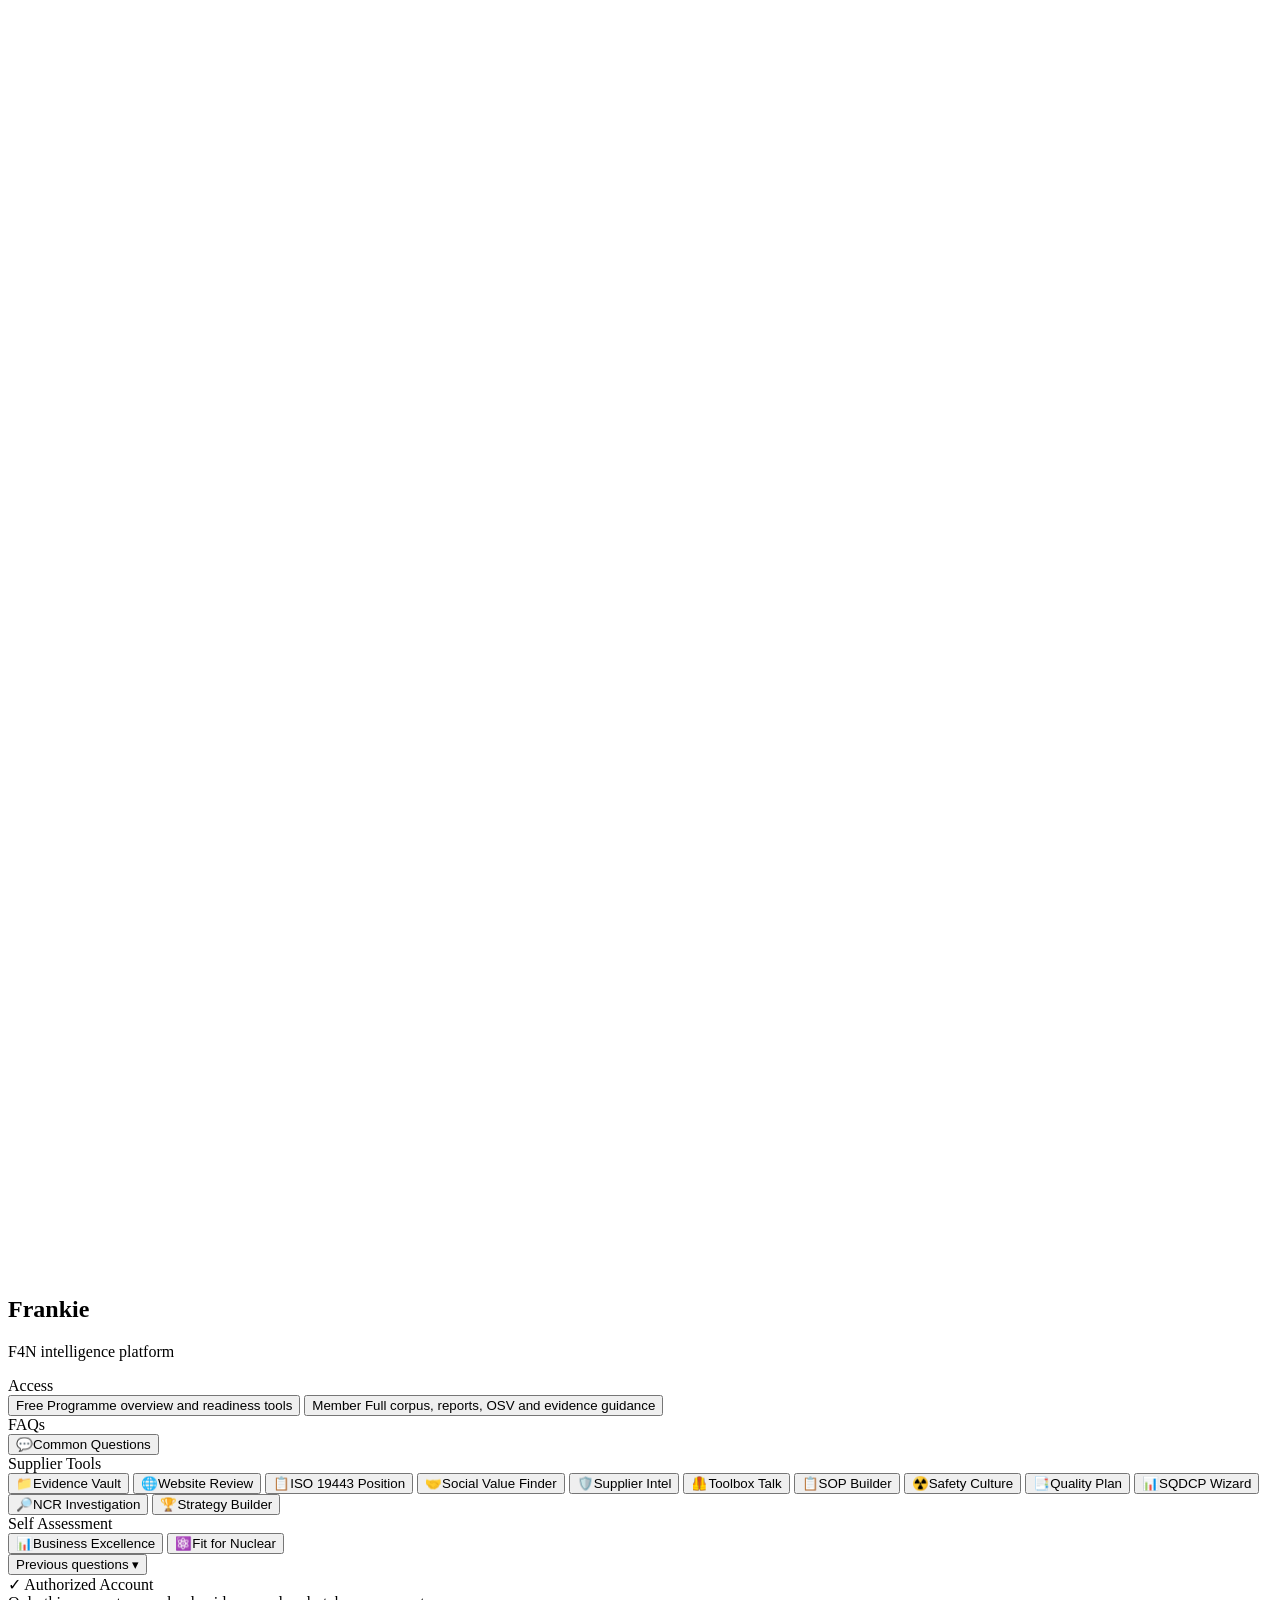
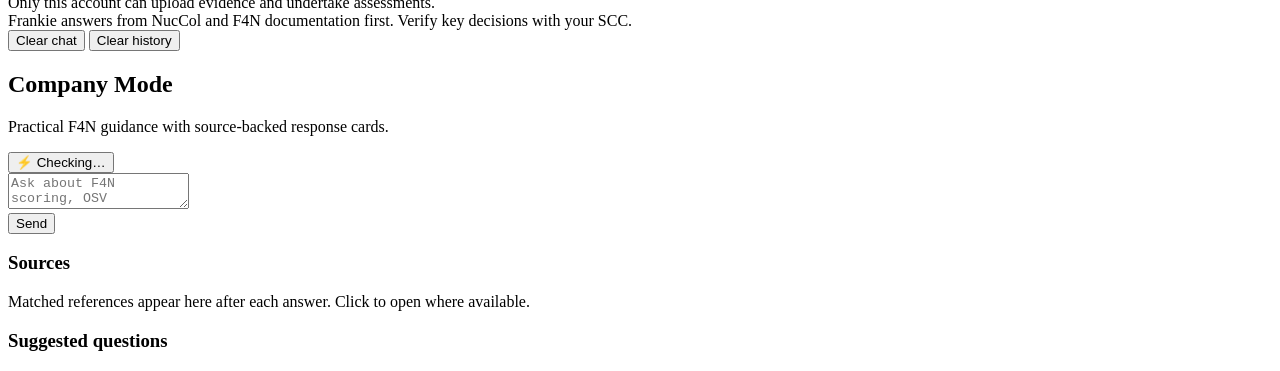
==== commit 5608b3de: "Merge branch 'main' of https://github.com/renrenrenx10/Frankie" ====
--- a/index.html
+++ b/index.html
@@ -2,6 +2,11 @@
 <html lang="en">
 <head>
 <meta charset="UTF-8">
+<!-- Added 2026-08-03: without this, visiting nuccol.co.uk/frankie (no trailing
+     slash) makes every relative css/js reference resolve against the site
+     root instead of /frankie/, breaking all styling and scripts. base-uri
+     'self' in the CSP below already permits this. -->
+<base href="/frankie/">
 <meta name="viewport" content="width=device-width, initial-scale=1.0">
 <meta http-equiv="Content-Security-Policy" content="default-src 'self'; script-src 'self' 'unsafe-inline'; style-src 'self' https://fonts.googleapis.com; font-src https://fonts.gstatic.com; connect-src 'self' https://ch.rene-dorset.workers.dev https://api.postcodes.io https://charitybase.uk https://api.opencorporates.com https://qkyvmtouwrzrcyagkheo.supabase.co; img-src 'self' data:; object-src 'none'; base-uri 'self';">
 <title>Frankie - F4N Intelligence Platform</title>
